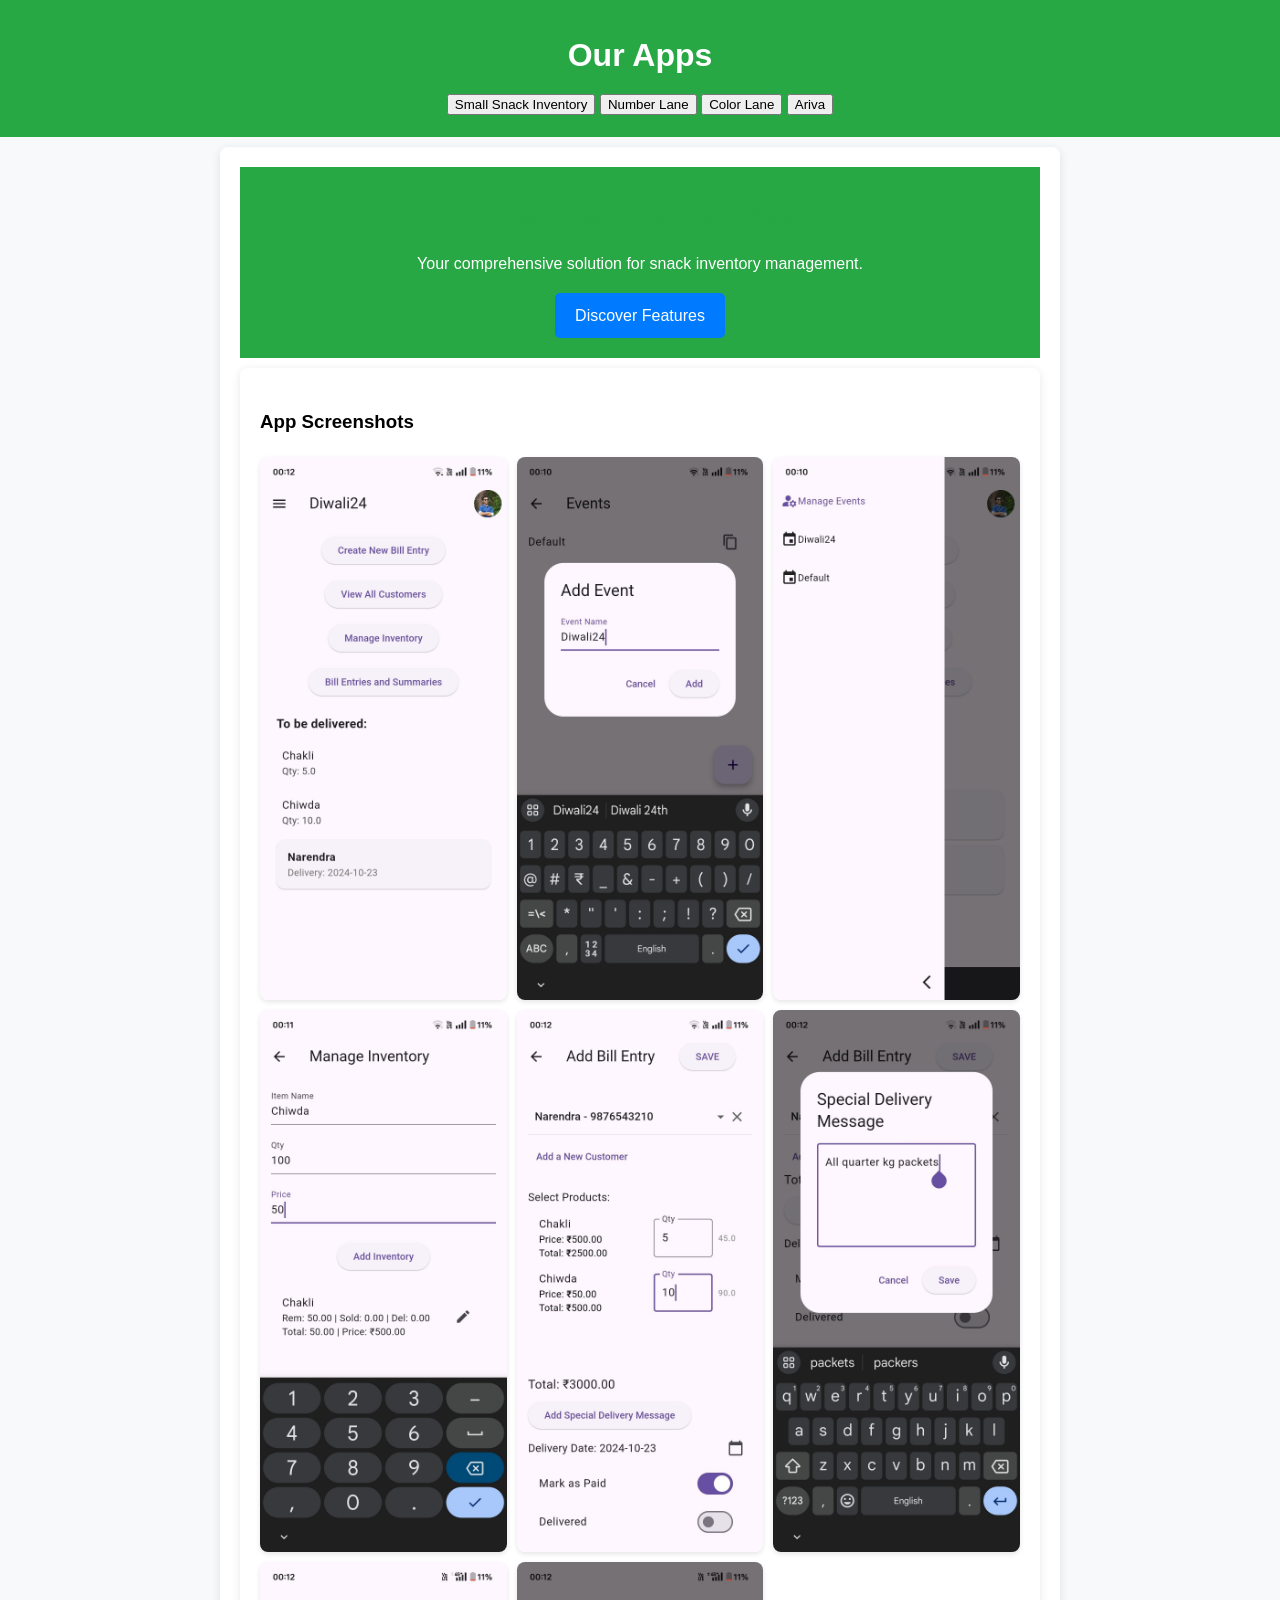
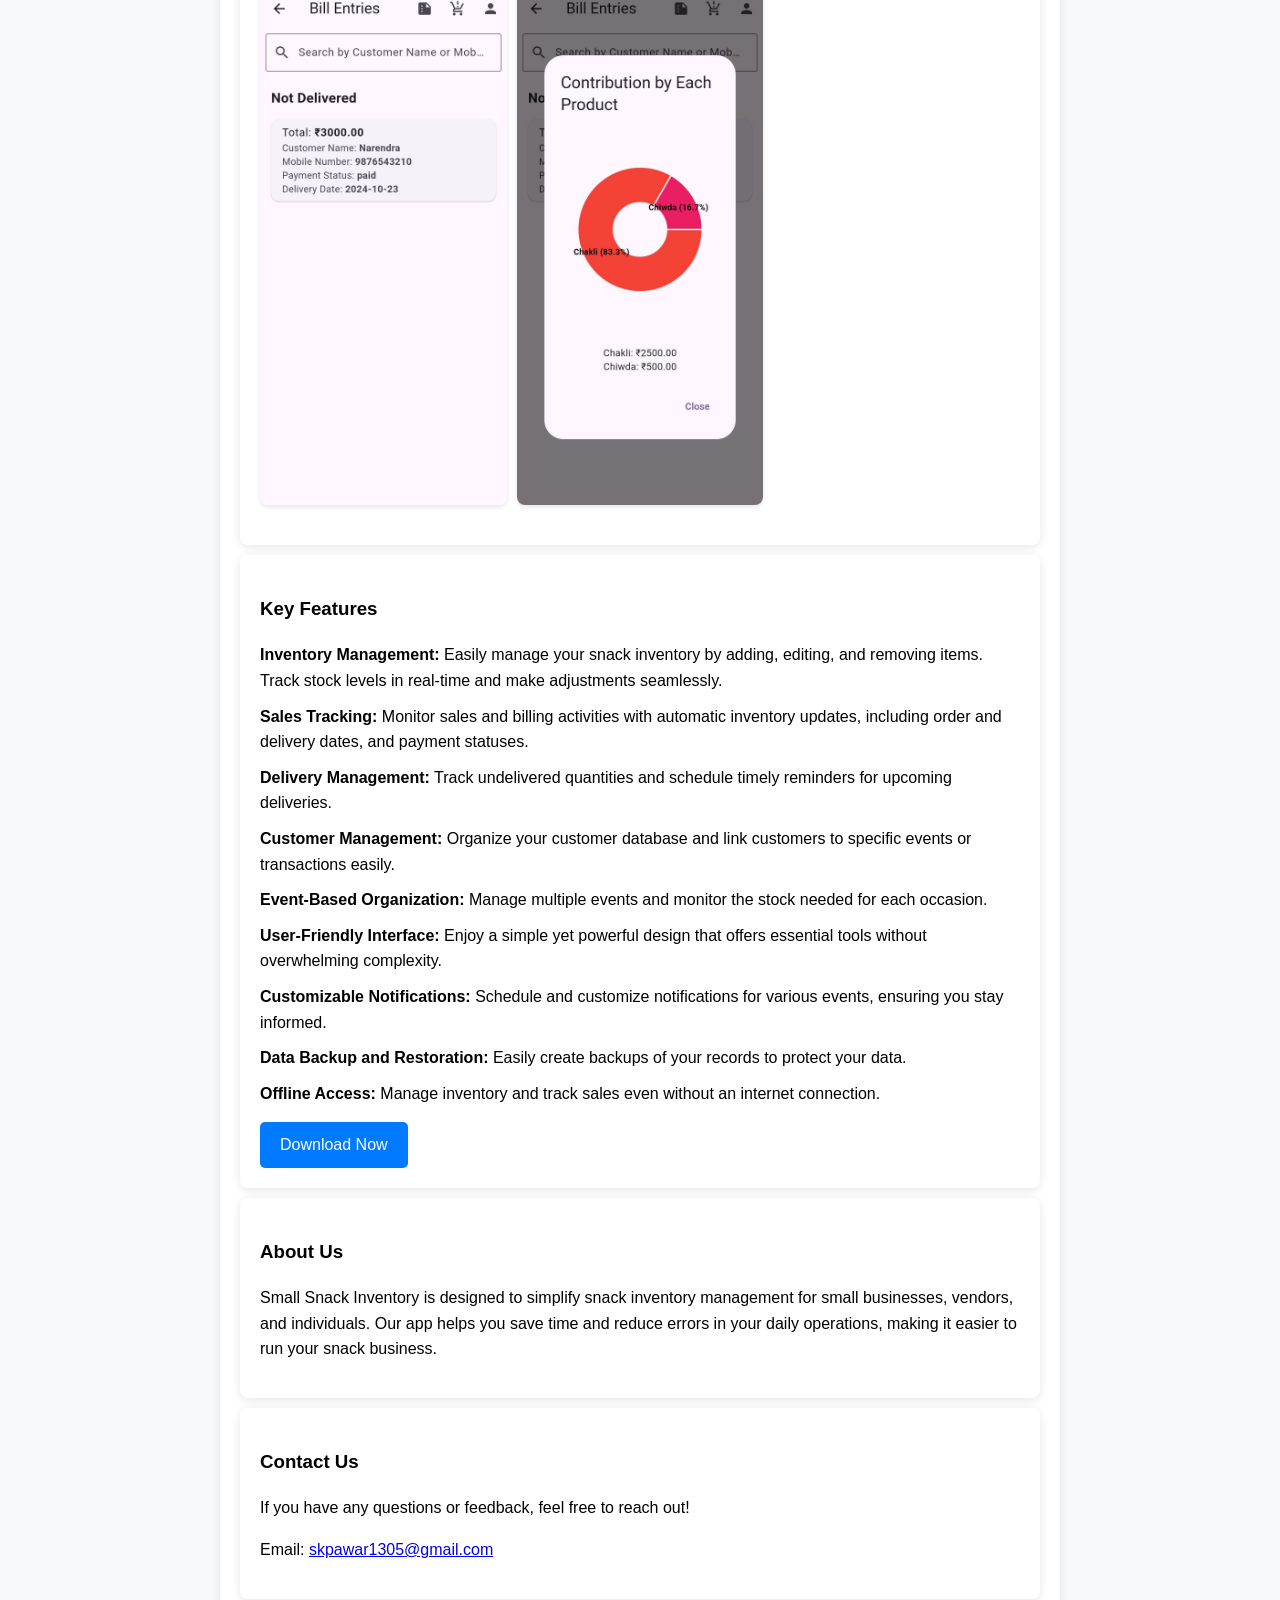
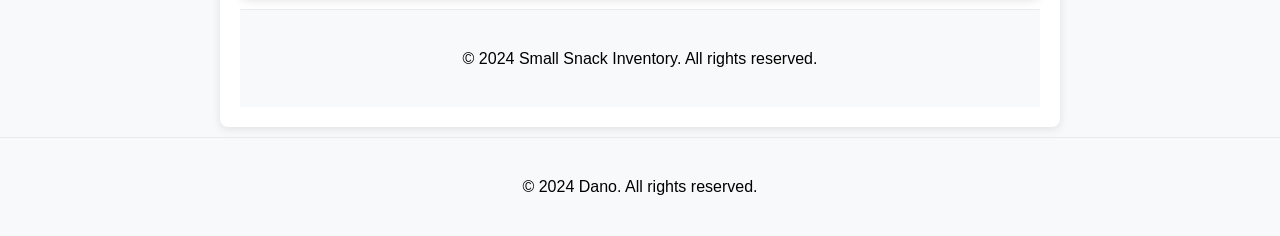
==== index.html @ a46a495b "Update index.html" ====
<!DOCTYPE html>
<html lang="en">
<head>
  <meta charset="UTF-8">
  <meta name="viewport" content="width=device-width, initial-scale=1.0">
  <title>My Apps - Small Snack Inventory, Number Lane, Color Lane &amp; Ariva</title>
  <link rel="stylesheet" href="styles.css">
  <script>
    function showApp(app) {
      var inventorySection = document.getElementById("inventoryApp");
      var numberLaneSection = document.getElementById("numberLaneApp");
      var colorLaneSection = document.getElementById("colorLaneApp");
      var arivaSection = document.getElementById("arivaApp");
      if (app === 'inventory') {
        inventorySection.style.display = "block";
        numberLaneSection.style.display = "none";
        colorLaneSection.style.display = "none";
        arivaSection.style.display = "none";
      } else if (app === 'numberlane') {
        inventorySection.style.display = "none";
        numberLaneSection.style.display = "block";
        colorLaneSection.style.display = "none";
        arivaSection.style.display = "none";
      } else if (app === 'colorlane') {
        inventorySection.style.display = "none";
        numberLaneSection.style.display = "none";
        colorLaneSection.style.display = "block";
        arivaSection.style.display = "none";
      } else if (app === 'ariva') {
        inventorySection.style.display = "none";
        numberLaneSection.style.display = "none";
        colorLaneSection.style.display = "none";
        arivaSection.style.display = "block";
      }
    }
    window.onload = function(){
      // Show the Inventory app details by default.
      showApp('inventory');
    }
  </script>
</head>
<body>
  <header>
    <h1>Our Apps</h1>
    <nav>
      <button onclick="showApp('inventory')">Small Snack Inventory</button>
      <button onclick="showApp('numberlane')">Number Lane</button>
      <button onclick="showApp('colorlane')">Color Lane</button>
      <button onclick="showApp('ariva')">Ariva</button>
    </nav>
  </header>

  <section id="inventoryApp">
    <header>
      <h2>Small Snack Inventory App</h2>
      <p>Your comprehensive solution for snack inventory management.</p>
      <a href="#featuresInventory" class="cta-button">Discover Features</a>
    </header>
    <section id="screenshotsInventory">
      <h3>App Screenshots</h3>
      <div class="screenshot-gallery">
        <img src="images/ssi/1.jpg" alt="Screenshot 1" />
        <img src="images/ssi/2.jpg" alt="Screenshot 2" />
        <img src="images/ssi/3.jpg" alt="Screenshot 3" />
        <img src="images/ssi/4.jpg" alt="Screenshot 4" />
        <img src="images/ssi/5.jpg" alt="Screenshot 5" />
        <img src="images/ssi/6.jpg" alt="Screenshot 6" />
        <img src="images/ssi/7.jpg" alt="Screenshot 7" />
        <img src="images/ssi/8.jpg" alt="Screenshot 8" />
      </div>
    </section>
    <section id="featuresInventory">
      <h3>Key Features</h3>
      <ul>
        <li><strong>Inventory Management:</strong> Easily manage your snack inventory by adding, editing, and removing items. Track stock levels in real-time and make adjustments seamlessly.</li>
        <li><strong>Sales Tracking:</strong> Monitor sales and billing activities with automatic inventory updates, including order and delivery dates, and payment statuses.</li>
        <li><strong>Delivery Management:</strong> Track undelivered quantities and schedule timely reminders for upcoming deliveries.</li>
        <li><strong>Customer Management:</strong> Organize your customer database and link customers to specific events or transactions easily.</li>
        <li><strong>Event-Based Organization:</strong> Manage multiple events and monitor the stock needed for each occasion.</li>
        <li><strong>User-Friendly Interface:</strong> Enjoy a simple yet powerful design that offers essential tools without overwhelming complexity.</li>
        <li><strong>Customizable Notifications:</strong> Schedule and customize notifications for various events, ensuring you stay informed.</li>
        <li><strong>Data Backup and Restoration:</strong> Easily create backups of your records to protect your data.</li>
        <li><strong>Offline Access:</strong> Manage inventory and track sales even without an internet connection.</li>
      </ul>
      <a href="https://play.google.com/store/apps/details?id=com.dano.small_snack_inventory" class="cta-button">Download Now</a>
    </section>
    <section id="aboutInventory">
      <h3>About Us</h3>
      <p>Small Snack Inventory is designed to simplify snack inventory management for small businesses, vendors, and individuals. Our app helps you save time and reduce errors in your daily operations, making it easier to run your snack business.</p>
    </section>
    <section id="contactInventory">
      <h3>Contact Us</h3>
      <p>If you have any questions or feedback, feel free to reach out!</p>
      <p>Email: <a href="mailto:skpawar1305@gmail.com">skpawar1305@gmail.com</a></p>
    </section>
    <footer>
      <p>&copy; 2024 Small Snack Inventory. All rights reserved.</p>
    </footer>
  </section>

  <section id="numberLaneApp" style="display:none;">
    <header>
      <h2>Number Lane</h2>
      <p>An engaging puzzle experience to challenge your mind.</p>
      <a href="#featuresNumberLane" class="cta-button">Discover Features</a>
    </header>
    <section id="screenshotsNumberLane">
      <h3>Game Screenshots</h3>
      <div class="screenshot-gallery">
        <img src="images/number_lane/1.png" alt="Number Lane Screenshot 1" />
        <img src="images/number_lane/2.png" alt="Number Lane Screenshot 2" />
        <img src="images/number_lane/3.png" alt="Number Lane Screenshot 3" />
        <img src="images/number_lane/4.png" alt="Number Lane Screenshot 4" />
        <img src="images/number_lane/5.png" alt="Number Lane Screenshot 5" />
        <img src="images/number_lane/6.png" alt="Number Lane Screenshot 5" />
      </div>
    </section>
    <section id="featuresNumberLane">
      <h3>Key Features</h3>
      <ul>
        <li><strong>Visually Engaging Puzzles:</strong> Solve increasingly intricate levels by identifying and tracing the correct color gradient path.</li>
        <li>
          <strong>Play Games Cloud Save & Local Backup:</strong> Your game progress is saved to
          <a href="https://firebase.google.com/docs/firestore" target="_blank">Play Games Services</a> when an internet connection is available, ensuring you can resume your game seamlessly across sessions and devices. Local backups are available for offline play.
        </li>
        <li>
          <strong>Multiplayer via Firestore (Future):</strong> Engage with friends in potential future real-time multiplayer using a secure system powered by Firebase Firestore.
        </li>
        <li>
          <strong>Play Games Services Login:</strong> Seamlessly log in using your Play Games Services account to sync progress and access potential future multiplayer features.
        </li>
        <li><strong>Intuitive Interface:</strong> Enjoy a clean, user-friendly design focused on beautiful color gradients and seamless puzzle-solving.</li>
      </ul>
      <a href="https://play.google.com/store/apps/details?id=com.dano.number_lane" class="cta-button">Download Now</a>
    </section>
    <section id="aboutNumberLane">
      <h3>About Us</h3>
      <p>Color Lane is crafted to provide a visually engaging puzzle experience centered around color gradients. Developed by Shubham Pawar, this app ensures smooth gameplay and secure data handling through cloud and local storage.</p>
    </section>
    <section id="contactNumberLane">
      <h3>Contact Us</h3>
      <p>If you have any questions or feedback, feel free to reach out!</p>
      <p>Email: <a href="mailto:skpawar1305@gmail.com">skpawar1305@gmail.com</a></p>
    </section>
    <footer>
      <p>&copy; 2024 Color Lane. All rights reserved.</p>
    </footer>
  </section>

  <section id="colorLaneApp" style="display:none;">
    <header>
      <h2>Color Lane</h2>
      <p>A visually captivating puzzle game of color gradients.</p>
      <a href="#featuresColorLane" class="cta-button">Discover Features</a>
    </header>
    <section id="screenshotsColorLane">
      <h3>Game Screenshots</h3>
      <div class="screenshot-gallery">
        <img src="images/color_lane/1.jpg" alt="Color Lane Screenshot 1" />
        <img src="images/color_lane/2.jpg" alt="Color Lane Screenshot 2" />
        <img src="images/color_lane/3.jpg" alt="Color Lane Screenshot 3" />
        <img src="images/color_lane/4.jpg" alt="Color Lane Screenshot 4" />
      </div>
    </section>
    <section id="featuresColorLane">
      <h3>Key Features</h3>
      <ul>
        <li><strong>Visually Engaging Puzzles:</strong> Progress through increasingly intricate levels that challenge you to identify and trace the correct color gradient path.</li>
        <li>
          <strong>Play Games Cloud Save & Local Backup:</strong> Your game progress is saved to
          <a href="https://firebase.google.com/docs/firestore" target="_blank">Play Games Services</a> when online, with local backups for offline play.
        </li>
        <li>
          <strong>Multiplayer via Firestore (Future):</strong> Engage with friends in potential future real-time multiplayer using Firebase Firestore.
        </li>
        <li>
          <strong>Play Games Services Login:</strong> Securely log in to sync progress and access potential future multiplayer features.
        </li>
        <li><strong>Intuitive Interface:</strong> Enjoy a clean, user-friendly design focused on beautiful color gradients and seamless puzzle-solving.</li>
      </ul>
      <a href="https://play.google.com/store/apps/details??id=com.dano.color_lane" class="cta-button">Download Now</a>
    </section>
    <section id="aboutColorLane">
      <h3>About Us</h3>
      <p>Color Lane offers a unique and visually stimulating puzzle experience centered around the beauty and logic of color gradients. Developed by Shubham Pawar, this app provides engaging gameplay with secure data handling.</p>
    </section>
    <section id="contactColorLane">
      <h3>Contact Us</h3>
      <p>If you have any questions or feedback, feel free to reach out!</p>
      <p>Email: <a href="mailto:skpawar1305@gmail.com">skpawar1305@gmail.com</a></p>
    </section>
    <footer>
      <p>&copy; 2024 Color Lane. All rights reserved.</p>
    </footer>
  </section>

  <section id="arivaApp" style="display:none;">
    <header>
      <h2>ARIVA: Cyber Infiltration</h2>
      <p>Dive into the digital realm as a cyber ninja on a mission to outsmart a rogue AI network.</p>
      <a href="#featuresAriva" class="cta-button">Discover Features</a>
    </header>
    <section id="screenshotsAriva">
      <h3>Game Screenshots</h3>
      <div class="screenshot-gallery">
        <img src="images/ariva/1.jpg" alt="ARIVA Screenshot 1" />
        <img src="images/ariva/2.jpg" alt="ARIVA Screenshot 2" />
        <img src="images/ariva/3.jpg" alt="ARIVA Screenshot 3" />
        <img src="images/ariva/4.jpg" alt="ARIVA Screenshot 4" />
        <img src="images/ariva/5.jpg" alt="ARIVA Screenshot 5" />
        <img src="images/ariva/6.jpg" alt="ARIVA Screenshot 6" />
      </div>
    </section>
    <section id="featuresAriva">
      <h3>Key Features</h3>
      <ul>
        <li><strong>Strategic Sliding Puzzles:</strong> Master the art of movement across intricate grid layouts, planning each slide to perfection.</li>
        <li><strong>Unlock the System Core:</strong> Collect yellow encryption keys to reach your objective, with dual-key challenges in advanced levels.</li>
        <li><strong>Evade Cyber Threats:</strong> Avoid red and gray anti-intrusion systems that instantly end your mission.</li>
        <li><strong>Boost Your Performance:</strong> Step on green, blue, and light blue tiles to earn bonuses, time boosts, or slowdowns.</li>
        <li><strong>Progress Through Levels:</strong> Conquer 20 levels of increasing difficulty, each with new mechanics and layouts.</li>
        <li><strong>Immersive Cyber Theme:</strong> Enjoy glowing visuals, sleek dark UI, AI narration, and atmospheric sound effects.</li>
        <li><strong>Compete for Glory:</strong> Submit your score to the leaderboard and prove you're the ultimate cyber ninja.</li>
      </ul>
      <a href="https://play.google.com/store/apps/details?id=com.dano.ariva" class="cta-button">Download Now</a>
    </section>
    <section id="aboutAriva">
      <h3>About the Game</h3>
      <p>ARIVA is a thrilling puzzle experience set in a digital world where strategy, timing, and clever movement are key to success. Developed by Shubham Pawar, it delivers a sleek cyber-themed challenge for puzzle lovers and tactical gamers alike.</p>
    </section>
    <section id="contactAriva">
      <h3>Contact Us</h3>
      <p>If you have any questions or feedback, feel free to reach out!</p>
      <p>Email: <a href="mailto:skpawar1305@gmail.com">skpawar1305@gmail.com</a></p>
    </section>
    <footer>
      <p>&copy; 2024 ARIVA. All rights reserved.</p>
    </footer>
  </section>

  <footer>
    <p>&copy; 2024 Dano. All rights reserved.</p>
  </footer>
</body>
</html>
---- styles.css ----
body {
    font-family: 'Arial', sans-serif;
    line-height: 1.6;
    margin: 0;
    padding: 0;
    background-color: #f8f9fa;
}

header {
    background: #28a745;
    color: #fff;
    padding: 20px;
    text-align: center;
}

h1, h2 {
    margin: 10px 0;
}

section {
    padding: 20px;
    margin: 10px auto;
    max-width: 800px;
    background: #fff;
    border-radius: 8px;
    box-shadow: 0 2px 10px rgba(0, 0, 0, 0.1);
}

h2 {
    color: #28a745;
}

ul {
    list-style-type: none;
    padding: 0;
}

li {
    margin: 10px 0;
}

.cta-button {
    background: #007bff;
    color: white;
    padding: 10px 20px;
    text-decoration: none;
    border-radius: 5px;
    display: inline-block;
    transition: background 0.3s;
}

.cta-button:hover {
    background: #0056b3;
}

#screenshots {
    text-align: center;
}

.screenshot-gallery {
    display: grid;
    grid-template-columns: repeat(auto-fill, minmax(200px, 1fr));
    gap: 10px;
    margin: 20px 0;
}

.screenshot-gallery img {
    max-width: 100%;
    border-radius: 8px;
    box-shadow: 0 2px 5px rgba(0, 0, 0, 0.1);
}

footer {
    text-align: center;
    padding: 20px;
    background: #f8f9fa;
    border-top: 1px solid #eaeaea;
}
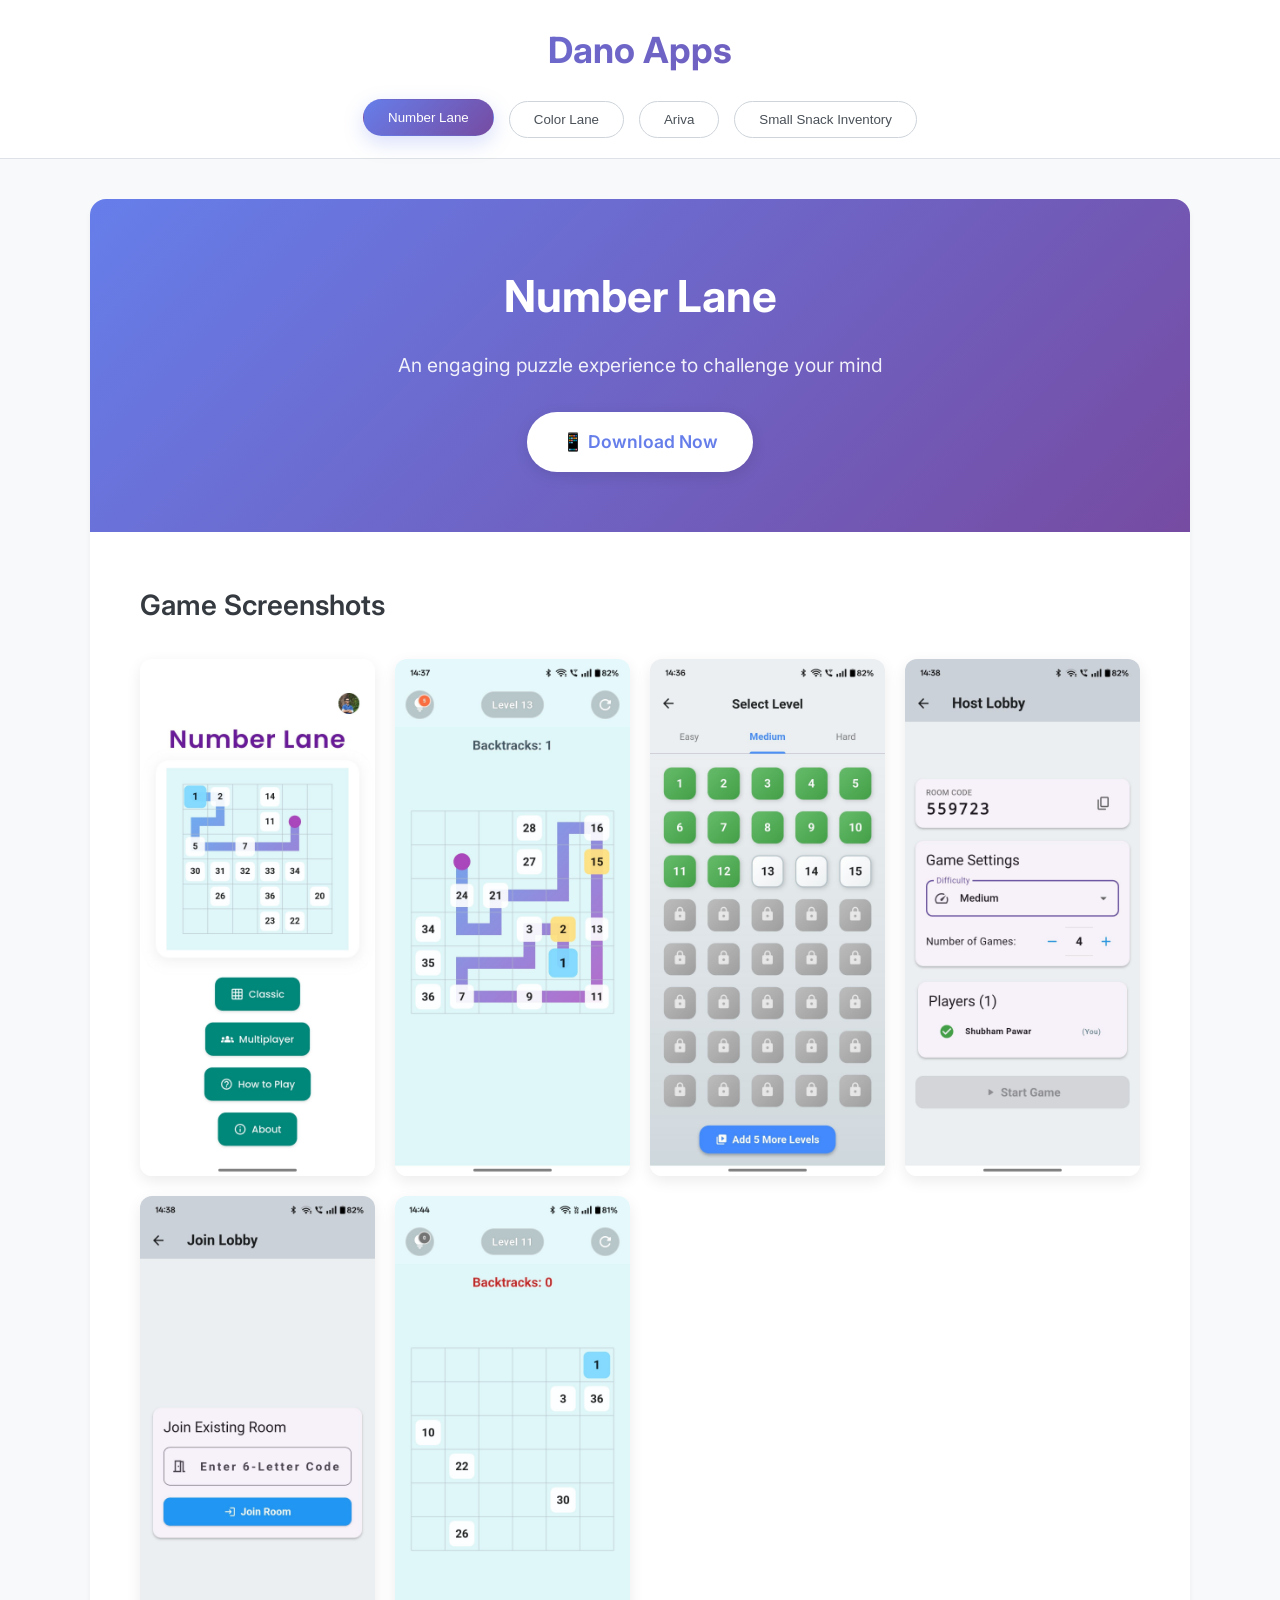
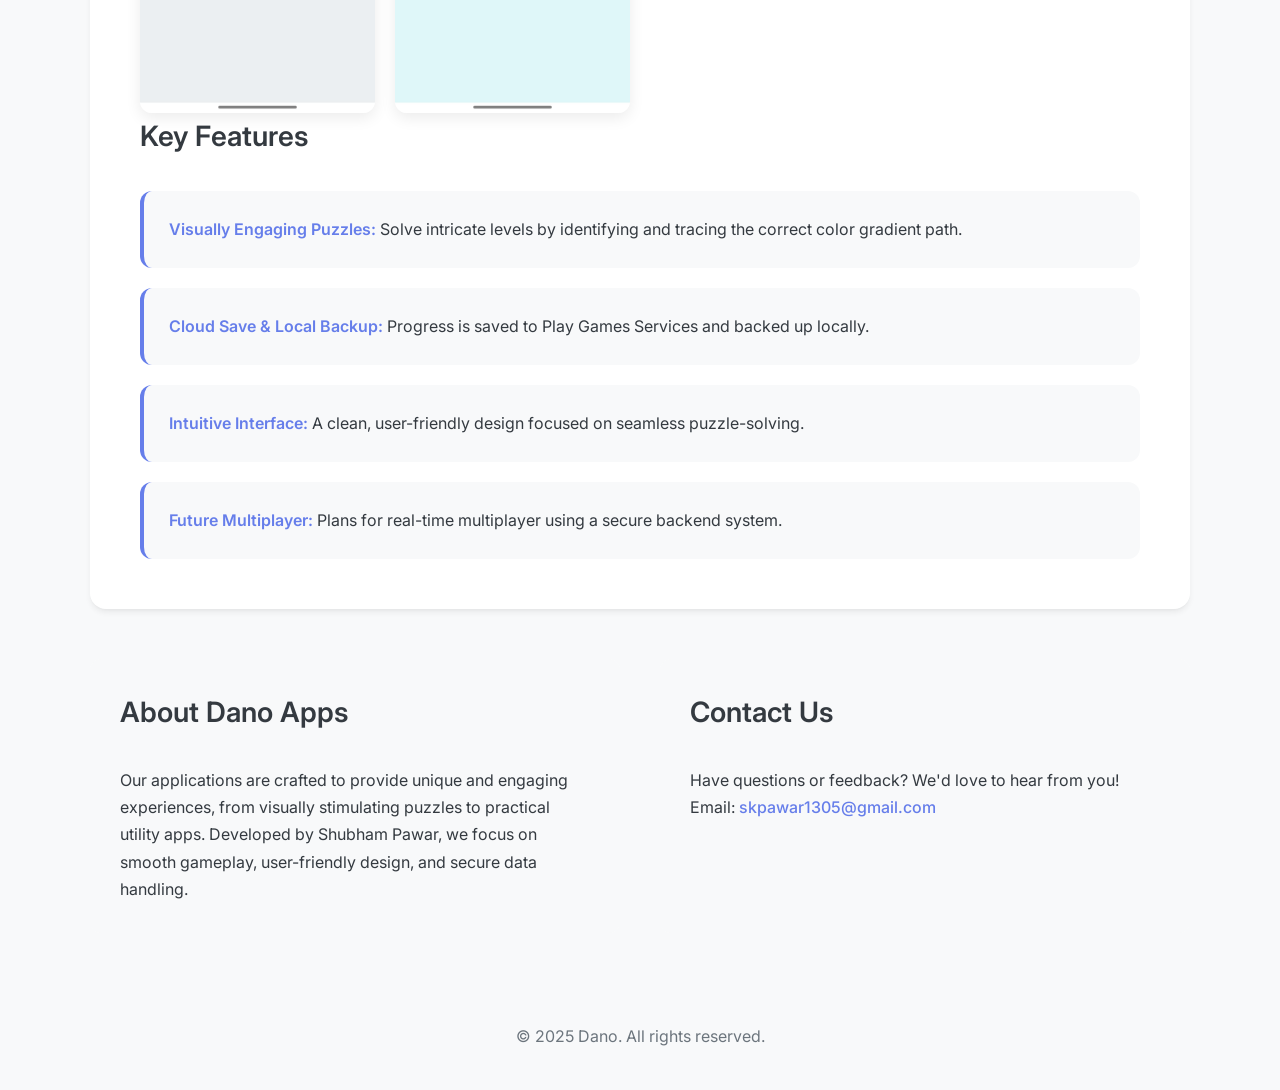
==== commit cae4e359: "Refactor index.html for a modern design and remove unused styles.css" ====
--- a/index.html
+++ b/index.html
@@ -3,243 +3,481 @@
 <head>
   <meta charset="UTF-8">
   <meta name="viewport" content="width=device-width, initial-scale=1.0">
-  <title>My Apps - Small Snack Inventory, Number Lane, Color Lane &amp; Ariva</title>
-  <link rel="stylesheet" href="styles.css">
-  <script>
-    function showApp(app) {
-      var inventorySection = document.getElementById("inventoryApp");
-      var numberLaneSection = document.getElementById("numberLaneApp");
-      var colorLaneSection = document.getElementById("colorLaneApp");
-      var arivaSection = document.getElementById("arivaApp");
-      if (app === 'inventory') {
-        inventorySection.style.display = "block";
-        numberLaneSection.style.display = "none";
-        colorLaneSection.style.display = "none";
-        arivaSection.style.display = "none";
-      } else if (app === 'numberlane') {
-        inventorySection.style.display = "none";
-        numberLaneSection.style.display = "block";
-        colorLaneSection.style.display = "none";
-        arivaSection.style.display = "none";
-      } else if (app === 'colorlane') {
-        inventorySection.style.display = "none";
-        numberLaneSection.style.display = "none";
-        colorLaneSection.style.display = "block";
-        arivaSection.style.display = "none";
-      } else if (app === 'ariva') {
-        inventorySection.style.display = "none";
-        numberLaneSection.style.display = "none";
-        colorLaneSection.style.display = "none";
-        arivaSection.style.display = "block";
-      }
-    }
-    window.onload = function(){
-      // Show the Inventory app details by default.
-      showApp('inventory');
-    }
-  </script>
+  <title>Dano Apps - Modern & Clean Portfolio</title>
+  <link href="https://fonts.googleapis.com/css2?family=Inter:wght@300;400;500;600;700&display=swap" rel="stylesheet">
+  <style>
+    /* --- General Reset & Body --- */
+    * {
+      margin: 0;
+      padding: 0;
+      box-sizing: border-box;
+    }
+
+    body {
+      font-family: 'Inter', -apple-system, BlinkMacSystemFont, 'Segoe UI', Roboto, sans-serif;
+      line-height: 1.7;
+      /* IMPROVEMENT: Replaced the heavy gradient with a clean, light background for a modern feel. */
+      background-color: #f8f9fa;
+      color: #343a40;
+    }
+
+    .container {
+      max-width: 1140px;
+      margin: 0 auto;
+      padding: 0 20px;
+    }
+
+    /* --- Header & Navigation --- */
+    header {
+      /* IMPROVEMENT: Solid background with a subtle border looks more professional than glassmorphism. */
+      background: #ffffff;
+      border-bottom: 1px solid #dee2e6;
+      padding: 20px 0;
+      position: sticky;
+      top: 0;
+      z-index: 1000;
+    }
+
+    header h1 {
+      font-size: 2.25rem;
+      font-weight: 700;
+      /* IMPROVEMENT: Using the gradient here as a specific brand accent. */
+      background: linear-gradient(135deg, #667eea, #764ba2);
+      -webkit-background-clip: text;
+      background-clip: text;
+      -webkit-text-fill-color: transparent;
+      text-align: center;
+      margin-bottom: 20px;
+    }
+
+    nav {
+      display: flex;
+      justify-content: center;
+      gap: 15px;
+      flex-wrap: wrap;
+    }
+
+    .nav-button {
+      /* IMPROVEMENT: Modern button style - subtle by default, vibrant on interaction. */
+      background: transparent;
+      color: #495057;
+      border: 1px solid #ced4da;
+      padding: 10px 24px;
+      border-radius: 25px;
+      font-weight: 500;
+      cursor: pointer;
+      transition: all 0.3s cubic-bezier(0.4, 0, 0.2, 1);
+    }
+
+    .nav-button:hover {
+      transform: translateY(-2px);
+      background: #667eea;
+      border-color: #667eea;
+      color: white;
+      box-shadow: 0 7px 20px rgba(102, 126, 234, 0.2);
+    }
+
+    .nav-button.active {
+      background: linear-gradient(135deg, #667eea, #764ba2);
+      border-color: transparent;
+      color: white;
+      transform: translateY(-2px);
+      box-shadow: 0 7px 20px rgba(102, 126, 234, 0.25);
+    }
+
+    /* --- App Section --- */
+    .app-section {
+      /* IMPROVEMENT: Solid white background and a soft, layered shadow for a clean "card" look. */
+      background: #ffffff;
+      margin: 40px auto;
+      border-radius: 16px;
+      box-shadow: 0 4px 6px -1px rgba(0, 0, 0, 0.07), 0 2px 4px -2px rgba(0, 0, 0, 0.05);
+      overflow: hidden;
+      opacity: 0;
+      transform: translateY(20px);
+      animation: fadeInUp 0.5s ease-out forwards;
+    }
+
+    @keyframes fadeInUp {
+      to {
+        opacity: 1;
+        transform: translateY(0);
+      }
+    }
+
+    .app-header {
+      /* Using the gradient here as a bold, intentional design element. */
+      background: linear-gradient(135deg, #667eea, #764ba2);
+      color: white;
+      padding: 60px 40px;
+      text-align: center;
+    }
+    
+    .app-header h2 {
+      font-size: 2.75rem;
+      font-weight: 700;
+      margin-bottom: 15px;
+    }
+
+    .app-header p {
+      font-size: 1.2rem;
+      opacity: 0.9;
+      margin-bottom: 30px;
+      max-width: 600px;
+      margin-left: auto;
+      margin-right: auto;
+    }
+    
+    .expert-badge {
+      display: inline-block;
+      background: rgba(255, 255, 255, 0.15);
+      backdrop-filter: blur(10px);
+      color: white;
+      padding: 8px 16px;
+      border-radius: 20px;
+      font-weight: 600;
+      font-size: 0.9rem;
+      margin-bottom: 20px;
+      border: 1px solid rgba(255, 255, 255, 0.2);
+    }
+
+    .download-button {
+      background: white;
+      color: #667eea;
+      padding: 15px 35px;
+      text-decoration: none;
+      border-radius: 30px;
+      font-weight: 600;
+      font-size: 1.1rem;
+      display: inline-block;
+      transition: all 0.3s ease;
+      box-shadow: 0 4px 15px rgba(0, 0, 0, 0.1);
+    }
+
+    .download-button:hover {
+      transform: translateY(-3px) scale(1.05);
+      box-shadow: 0 8px 25px rgba(0, 0, 0, 0.15);
+      color: #5a6fd8;
+    }
+
+    .app-content {
+      /* IMPROVEMENT: Increased padding provides more "breathing room". */
+      padding: 50px;
+    }
+
+    /* --- Content Styling --- */
+    .screenshot-section h3, .features-section h3, .about-section h3, .contact-section h3 {
+      font-size: 1.75rem;
+      font-weight: 600;
+      margin-bottom: 30px;
+      color: #343a40;
+    }
+
+    .screenshot-gallery {
+      display: grid;
+      grid-template-columns: repeat(auto-fit, minmax(200px, 1fr));
+      gap: 20px;
+    }
+
+    .screenshot-gallery img {
+      width: 100%;
+      height: auto;
+      border-radius: 12px;
+      box-shadow: 0 5px 15px rgba(0, 0, 0, 0.08);
+      transition: transform 0.3s ease, box-shadow 0.3s ease;
+    }
+
+    .screenshot-gallery img:hover {
+      transform: scale(1.05);
+      box-shadow: 0 10px 30px rgba(0, 0, 0, 0.12);
+    }
+    
+    .features-list {
+      list-style: none;
+      display: grid;
+      gap: 20px;
+    }
+
+    .feature-item {
+      /* IMPROVEMENT: Cleaner look than a faint gradient. */
+      background-color: #f8f9fa;
+      padding: 25px;
+      border-radius: 12px;
+      border-left: 4px solid #667eea;
+      transition: transform 0.3s ease, box-shadow 0.3s ease;
+    }
+
+    .feature-item:hover {
+      transform: translateX(5px);
+      box-shadow: 0 5px 15px rgba(102, 126, 234, 0.1);
+    }
+
+    .feature-item strong {
+      color: #667eea;
+      font-weight: 600;
+    }
+
+    .about-contact {
+      display: grid;
+      grid-template-columns: 1fr 1fr;
+      gap: 40px;
+      margin-top: 50px;
+    }
+
+    .about-section, .contact-section {
+      background-color: #f8f9fa;
+      padding: 30px;
+      border-radius: 12px;
+    }
+
+    .contact-section a {
+      color: #667eea;
+      text-decoration: none;
+      font-weight: 500;
+    }
+
+    .contact-section a:hover {
+      text-decoration: underline;
+    }
+
+    /* --- Footer --- */
+    .main-footer {
+      text-align: center;
+      padding: 40px 20px;
+      color: #6c757d;
+      margin-top: 50px;
+    }
+
+    /* --- Responsive Design --- */
+    @media (max-width: 768px) {
+      .app-header h2 {
+        font-size: 2.25rem;
+      }
+      .app-header p {
+        font-size: 1rem;
+      }
+      .app-header, .app-content {
+        padding: 40px 25px;
+      }
+      .about-contact {
+        grid-template-columns: 1fr;
+        gap: 25px;
+      }
+    }
+  </style>
 </head>
 <body>
   <header>
-    <h1>Our Apps</h1>
-    <nav>
-      <button onclick="showApp('inventory')">Small Snack Inventory</button>
-      <button onclick="showApp('numberlane')">Number Lane</button>
-      <button onclick="showApp('colorlane')">Color Lane</button>
-      <button onclick="showApp('ariva')">Ariva</button>
-    </nav>
+    <div class="container">
+      <h1>Dano Apps</h1>
+      <nav>
+        <button class="nav-button" onclick="showApp('numberlane')">Number Lane</button>
+        <button class="nav-button" onclick="showApp('colorlane')">Color Lane</button>
+        <button class="nav-button" onclick="showApp('ariva')">Ariva</button>
+        <button class="nav-button" onclick="showApp('inventory')">Small Snack Inventory</button>
+      </nav>
+    </div>
   </header>
 
-  <section id="inventoryApp">
-    <header>
-      <h2>Small Snack Inventory App</h2>
-      <p>Your comprehensive solution for snack inventory management.</p>
-      <a href="#featuresInventory" class="cta-button">Discover Features</a>
-    </header>
-    <section id="screenshotsInventory">
-      <h3>App Screenshots</h3>
-      <div class="screenshot-gallery">
-        <img src="images/ssi/1.jpg" alt="Screenshot 1" />
-        <img src="images/ssi/2.jpg" alt="Screenshot 2" />
-        <img src="images/ssi/3.jpg" alt="Screenshot 3" />
-        <img src="images/ssi/4.jpg" alt="Screenshot 4" />
-        <img src="images/ssi/5.jpg" alt="Screenshot 5" />
-        <img src="images/ssi/6.jpg" alt="Screenshot 6" />
-        <img src="images/ssi/7.jpg" alt="Screenshot 7" />
-        <img src="images/ssi/8.jpg" alt="Screenshot 8" />
+  <div class="container">
+    <section id="inventoryApp" class="app-section" style="display:none;">
+      <div class="app-header">
+        <h2>Small Snack Inventory</h2>
+        <p>Your comprehensive solution for snack inventory management</p>
+        <a href="https://play.google.com/store/apps/details?id=com.dano.small_snack_inventory" class="download-button">📱 Download Now</a>
+      </div>
+      
+      <div class="app-content">
+        <div class="screenshot-section">
+          <h3>App Screenshots</h3>
+          <div class="screenshot-gallery">
+            <img src="images/ssi/1.jpg" alt="Screenshot 1" />
+            <img src="images/ssi/2.jpg" alt="Screenshot 2" />
+            <img src="images/ssi/3.jpg" alt="Screenshot 3" />
+            <img src="images/ssi/4.jpg" alt="Screenshot 4" />
+            <img src="images/ssi/5.jpg" alt="Screenshot 5" />
+            <img src="images/ssi/6.jpg" alt="Screenshot 6" />
+            <img src="images/ssi/7.jpg" alt="Screenshot 7" />
+            <img src="images/ssi/8.jpg" alt="Screenshot 8" />
+          </div>
+        </div>
+
+        <div class="features-section">
+          <h3>Key Features</h3>
+          <ul class="features-list">
+            <li class="feature-item"><strong>Inventory Management:</strong> Easily manage your snack inventory by adding, editing, and removing items.</li>
+            <li class="feature-item"><strong>Sales Tracking:</strong> Monitor sales and billing activities with automatic inventory updates.</li>
+            <li class="feature-item"><strong>Delivery Management:</strong> Track undelivered quantities and schedule timely reminders.</li>
+            <li class="feature-item"><strong>Customer Management:</strong> Organize your customer database and link customers to transactions.</li>
+            <li class="feature-item"><strong>Offline Access:</strong> Manage inventory and track sales even without an internet connection.</li>
+          </ul>
+        </div>
       </div>
     </section>
-    <section id="featuresInventory">
-      <h3>Key Features</h3>
-      <ul>
-        <li><strong>Inventory Management:</strong> Easily manage your snack inventory by adding, editing, and removing items. Track stock levels in real-time and make adjustments seamlessly.</li>
-        <li><strong>Sales Tracking:</strong> Monitor sales and billing activities with automatic inventory updates, including order and delivery dates, and payment statuses.</li>
-        <li><strong>Delivery Management:</strong> Track undelivered quantities and schedule timely reminders for upcoming deliveries.</li>
-        <li><strong>Customer Management:</strong> Organize your customer database and link customers to specific events or transactions easily.</li>
-        <li><strong>Event-Based Organization:</strong> Manage multiple events and monitor the stock needed for each occasion.</li>
-        <li><strong>User-Friendly Interface:</strong> Enjoy a simple yet powerful design that offers essential tools without overwhelming complexity.</li>
-        <li><strong>Customizable Notifications:</strong> Schedule and customize notifications for various events, ensuring you stay informed.</li>
-        <li><strong>Data Backup and Restoration:</strong> Easily create backups of your records to protect your data.</li>
-        <li><strong>Offline Access:</strong> Manage inventory and track sales even without an internet connection.</li>
-      </ul>
-      <a href="https://play.google.com/store/apps/details?id=com.dano.small_snack_inventory" class="cta-button">Download Now</a>
+
+    <section id="numberlaneApp" class="app-section" style="display:none;">
+      <div class="app-header">
+        <h2>Number Lane</h2>
+        <p>An engaging puzzle experience to challenge your mind</p>
+        <a href="https://play.google.com/store/apps/details?id=com.dano.number_lane" class="download-button">📱 Download Now</a>
+      </div>
+      
+      <div class="app-content">
+        <div class="screenshot-section">
+          <h3>Game Screenshots</h3>
+          <div class="screenshot-gallery">
+            <img src="images/number_lane/1.png" alt="Number Lane Screenshot 1" />
+            <img src="images/number_lane/2.png" alt="Number Lane Screenshot 2" />
+            <img src="images/number_lane/3.png" alt="Number Lane Screenshot 3" />
+            <img src="images/number_lane/4.png" alt="Number Lane Screenshot 4" />
+            <img src="images/number_lane/5.png" alt="Number Lane Screenshot 5" />
+            <img src="images/number_lane/6.png" alt="Number Lane Screenshot 6" />
+          </div>
+        </div>
+
+        <div class="features-section">
+          <h3>Key Features</h3>
+          <ul class="features-list">
+            <li class="feature-item"><strong>Visually Engaging Puzzles:</strong> Solve intricate levels by identifying and tracing the correct color gradient path.</li>
+            <li class="feature-item"><strong>Cloud Save & Local Backup:</strong> Progress is saved to Play Games Services and backed up locally.</li>
+            <li class="feature-item"><strong>Intuitive Interface:</strong> A clean, user-friendly design focused on seamless puzzle-solving.</li>
+            <li class="feature-item"><strong>Future Multiplayer:</strong> Plans for real-time multiplayer using a secure backend system.</li>
+          </ul>
+        </div>
+      </div>
     </section>
-    <section id="aboutInventory">
-      <h3>About Us</h3>
-      <p>Small Snack Inventory is designed to simplify snack inventory management for small businesses, vendors, and individuals. Our app helps you save time and reduce errors in your daily operations, making it easier to run your snack business.</p>
+
+    <section id="colorlaneApp" class="app-section" style="display:none;">
+      <div class="app-header">
+        <div class="expert-badge">⭐ Expert Approved on Play Store</div>
+        <h2>Color Lane</h2>
+        <p>A visually captivating puzzle game of color gradients</p>
+        <a href="https://play.google.com/store/apps/details?id=com.dano.color_lane" class="download-button">📱 Download Now</a>
+      </div>
+      
+      <div class="app-content">
+        <div class="screenshot-section">
+          <h3>Game Screenshots</h3>
+          <div class="screenshot-gallery">
+            <img src="images/color_lane/1.jpg" alt="Color Lane Screenshot 1" />
+            <img src="images/color_lane/2.jpg" alt="Color Lane Screenshot 2" />
+            <img src="images/color_lane/3.jpg" alt="Color Lane Screenshot 3" />
+            <img src="images/color_lane/4.jpg" alt="Color Lane Screenshot 4" />
+          </div>
+        </div>
+
+        <div class="features-section">
+          <h3>Key Features</h3>
+          <ul class="features-list">
+            <li class="feature-item"><strong>Visually Engaging Puzzles:</strong> Progress through increasingly intricate levels that challenge your perception.</li>
+            <li class="feature-item"><strong>Play Games Cloud Save:</strong> Your game progress is saved to Play Games Services when online.</li>
+            <li class="feature-item"><strong>Play Games Services Login:</strong> Securely log in to sync progress and access potential features.</li>
+            <li class="feature-item"><strong>Intuitive Interface:</strong> A design focused on beautiful color gradients and seamless puzzle-solving.</li>
+          </ul>
+        </div>
+      </div>
     </section>
-    <section id="contactInventory">
-      <h3>Contact Us</h3>
-      <p>If you have any questions or feedback, feel free to reach out!</p>
-      <p>Email: <a href="mailto:skpawar1305@gmail.com">skpawar1305@gmail.com</a></p>
+
+    <section id="arivaApp" class="app-section" style="display:none;">
+      <div class="app-header">
+        <h2>ARIVA: Cyber Infiltration</h2>
+        <p>Dive into the digital realm as a cyber ninja on a mission to outsmart a rogue AI network</p>
+        <a href="https://play.google.com/store/apps/details?id=com.dano.ariva" class="download-button">📱 Download Now</a>
+      </div>
+      
+      <div class="app-content">
+        <div class="screenshot-section">
+          <h3>Game Screenshots</h3>
+          <div class="screenshot-gallery">
+            <img src="images/ariva/1.jpg" alt="ARIVA Screenshot 1" />
+            <img src="images/ariva/2.jpg" alt="ARIVA Screenshot 2" />
+            <img src="images/ariva/3.jpg" alt="ARIVA Screenshot 3" />
+            <img src="images/ariva/4.jpg" alt="ARIVA Screenshot 4" />
+            <img src="images/ariva/5.jpg" alt="ARIVA Screenshot 5" />
+            <img src="images/ariva/6.jpg" alt="ARIVA Screenshot 6" />
+          </div>
+        </div>
+
+        <div class="features-section">
+          <h3>Key Features</h3>
+          <ul class="features-list">
+            <li class="feature-item"><strong>Strategic Sliding Puzzles:</strong> Master the art of movement across intricate grid layouts.</li>
+            <li class="feature-item"><strong>Evade Cyber Threats:</strong> Avoid red and gray anti-intrusion systems that instantly end your mission.</li>
+            <li class="feature-item"><strong>Immersive Cyber Theme:</strong> Enjoy glowing visuals, a sleek dark UI, and atmospheric sound effects.</li>
+            <li class="feature-item"><strong>Compete for Glory:</strong> Submit your score to the leaderboard and prove you're the ultimate cyber ninja.</li>
+          </ul>
+        </div>
+      </div>
     </section>
-    <footer>
-      <p>&copy; 2024 Small Snack Inventory. All rights reserved.</p>
-    </footer>
-  </section>
-
-  <section id="numberLaneApp" style="display:none;">
-    <header>
-      <h2>Number Lane</h2>
-      <p>An engaging puzzle experience to challenge your mind.</p>
-      <a href="#featuresNumberLane" class="cta-button">Discover Features</a>
-    </header>
-    <section id="screenshotsNumberLane">
-      <h3>Game Screenshots</h3>
-      <div class="screenshot-gallery">
-        <img src="images/number_lane/1.png" alt="Number Lane Screenshot 1" />
-        <img src="images/number_lane/2.png" alt="Number Lane Screenshot 2" />
-        <img src="images/number_lane/3.png" alt="Number Lane Screenshot 3" />
-        <img src="images/number_lane/4.png" alt="Number Lane Screenshot 4" />
-        <img src="images/number_lane/5.png" alt="Number Lane Screenshot 5" />
-        <img src="images/number_lane/6.png" alt="Number Lane Screenshot 5" />
-      </div>
-    </section>
-    <section id="featuresNumberLane">
-      <h3>Key Features</h3>
-      <ul>
-        <li><strong>Visually Engaging Puzzles:</strong> Solve increasingly intricate levels by identifying and tracing the correct color gradient path.</li>
-        <li>
-          <strong>Play Games Cloud Save & Local Backup:</strong> Your game progress is saved to
-          <a href="https://firebase.google.com/docs/firestore" target="_blank">Play Games Services</a> when an internet connection is available, ensuring you can resume your game seamlessly across sessions and devices. Local backups are available for offline play.
-        </li>
-        <li>
-          <strong>Multiplayer via Firestore (Future):</strong> Engage with friends in potential future real-time multiplayer using a secure system powered by Firebase Firestore.
-        </li>
-        <li>
-          <strong>Play Games Services Login:</strong> Seamlessly log in using your Play Games Services account to sync progress and access potential future multiplayer features.
-        </li>
-        <li><strong>Intuitive Interface:</strong> Enjoy a clean, user-friendly design focused on beautiful color gradients and seamless puzzle-solving.</li>
-      </ul>
-      <a href="https://play.google.com/store/apps/details?id=com.dano.number_lane" class="cta-button">Download Now</a>
-    </section>
-    <section id="aboutNumberLane">
-      <h3>About Us</h3>
-      <p>Color Lane is crafted to provide a visually engaging puzzle experience centered around color gradients. Developed by Shubham Pawar, this app ensures smooth gameplay and secure data handling through cloud and local storage.</p>
-    </section>
-    <section id="contactNumberLane">
-      <h3>Contact Us</h3>
-      <p>If you have any questions or feedback, feel free to reach out!</p>
-      <p>Email: <a href="mailto:skpawar1305@gmail.com">skpawar1305@gmail.com</a></p>
-    </section>
-    <footer>
-      <p>&copy; 2024 Color Lane. All rights reserved.</p>
-    </footer>
-  </section>
-
-  <section id="colorLaneApp" style="display:none;">
-    <header>
-      <h2>Color Lane</h2>
-      <p>A visually captivating puzzle game of color gradients.</p>
-      <a href="#featuresColorLane" class="cta-button">Discover Features</a>
-    </header>
-    <section id="screenshotsColorLane">
-      <h3>Game Screenshots</h3>
-      <div class="screenshot-gallery">
-        <img src="images/color_lane/1.jpg" alt="Color Lane Screenshot 1" />
-        <img src="images/color_lane/2.jpg" alt="Color Lane Screenshot 2" />
-        <img src="images/color_lane/3.jpg" alt="Color Lane Screenshot 3" />
-        <img src="images/color_lane/4.jpg" alt="Color Lane Screenshot 4" />
-      </div>
-    </section>
-    <section id="featuresColorLane">
-      <h3>Key Features</h3>
-      <ul>
-        <li><strong>Visually Engaging Puzzles:</strong> Progress through increasingly intricate levels that challenge you to identify and trace the correct color gradient path.</li>
-        <li>
-          <strong>Play Games Cloud Save & Local Backup:</strong> Your game progress is saved to
-          <a href="https://firebase.google.com/docs/firestore" target="_blank">Play Games Services</a> when online, with local backups for offline play.
-        </li>
-        <li>
-          <strong>Multiplayer via Firestore (Future):</strong> Engage with friends in potential future real-time multiplayer using Firebase Firestore.
-        </li>
-        <li>
-          <strong>Play Games Services Login:</strong> Securely log in to sync progress and access potential future multiplayer features.
-        </li>
-        <li><strong>Intuitive Interface:</strong> Enjoy a clean, user-friendly design focused on beautiful color gradients and seamless puzzle-solving.</li>
-      </ul>
-      <a href="https://play.google.com/store/apps/details??id=com.dano.color_lane" class="cta-button">Download Now</a>
-    </section>
-    <section id="aboutColorLane">
-      <h3>About Us</h3>
-      <p>Color Lane offers a unique and visually stimulating puzzle experience centered around the beauty and logic of color gradients. Developed by Shubham Pawar, this app provides engaging gameplay with secure data handling.</p>
-    </section>
-    <section id="contactColorLane">
-      <h3>Contact Us</h3>
-      <p>If you have any questions or feedback, feel free to reach out!</p>
-      <p>Email: <a href="mailto:skpawar1305@gmail.com">skpawar1305@gmail.com</a></p>
-    </section>
-    <footer>
-      <p>&copy; 2024 Color Lane. All rights reserved.</p>
-    </footer>
-  </section>
-
-  <section id="arivaApp" style="display:none;">
-    <header>
-      <h2>ARIVA: Cyber Infiltration</h2>
-      <p>Dive into the digital realm as a cyber ninja on a mission to outsmart a rogue AI network.</p>
-      <a href="#featuresAriva" class="cta-button">Discover Features</a>
-    </header>
-    <section id="screenshotsAriva">
-      <h3>Game Screenshots</h3>
-      <div class="screenshot-gallery">
-        <img src="images/ariva/1.jpg" alt="ARIVA Screenshot 1" />
-        <img src="images/ariva/2.jpg" alt="ARIVA Screenshot 2" />
-        <img src="images/ariva/3.jpg" alt="ARIVA Screenshot 3" />
-        <img src="images/ariva/4.jpg" alt="ARIVA Screenshot 4" />
-        <img src="images/ariva/5.jpg" alt="ARIVA Screenshot 5" />
-        <img src="images/ariva/6.jpg" alt="ARIVA Screenshot 6" />
-      </div>
-    </section>
-    <section id="featuresAriva">
-      <h3>Key Features</h3>
-      <ul>
-        <li><strong>Strategic Sliding Puzzles:</strong> Master the art of movement across intricate grid layouts, planning each slide to perfection.</li>
-        <li><strong>Unlock the System Core:</strong> Collect yellow encryption keys to reach your objective, with dual-key challenges in advanced levels.</li>
-        <li><strong>Evade Cyber Threats:</strong> Avoid red and gray anti-intrusion systems that instantly end your mission.</li>
-        <li><strong>Boost Your Performance:</strong> Step on green, blue, and light blue tiles to earn bonuses, time boosts, or slowdowns.</li>
-        <li><strong>Progress Through Levels:</strong> Conquer 20 levels of increasing difficulty, each with new mechanics and layouts.</li>
-        <li><strong>Immersive Cyber Theme:</strong> Enjoy glowing visuals, sleek dark UI, AI narration, and atmospheric sound effects.</li>
-        <li><strong>Compete for Glory:</strong> Submit your score to the leaderboard and prove you're the ultimate cyber ninja.</li>
-      </ul>
-      <a href="https://play.google.com/store/apps/details?id=com.dano.ariva" class="cta-button">Download Now</a>
-    </section>
-    <section id="aboutAriva">
-      <h3>About the Game</h3>
-      <p>ARIVA is a thrilling puzzle experience set in a digital world where strategy, timing, and clever movement are key to success. Developed by Shubham Pawar, it delivers a sleek cyber-themed challenge for puzzle lovers and tactical gamers alike.</p>
-    </section>
-    <section id="contactAriva">
-      <h3>Contact Us</h3>
-      <p>If you have any questions or feedback, feel free to reach out!</p>
-      <p>Email: <a href="mailto:skpawar1305@gmail.com">skpawar1305@gmail.com</a></p>
-    </section>
-    <footer>
-      <p>&copy; 2024 ARIVA. All rights reserved.</p>
-    </footer>
-  </section>
-
-  <footer>
-    <p>&copy; 2024 Dano. All rights reserved.</p>
+    
+    <div id="shared-about" class="about-contact">
+        <div class="about-section">
+          <h3>About Dano Apps</h3>
+          <p>Our applications are crafted to provide unique and engaging experiences, from visually stimulating puzzles to practical utility apps. Developed by Shubham Pawar, we focus on smooth gameplay, user-friendly design, and secure data handling.</p>
+        </div>
+        <div class="contact-section">
+          <h3>Contact Us</h3>
+          <p>Have questions or feedback? We'd love to hear from you!</p>
+          <p>Email: <a href="mailto:skpawar1305@gmail.com">skpawar1305@gmail.com</a></p>
+        </div>
+      </div>
+
+  </div>
+
+  <footer class="main-footer">
+    <p>&copy; 2025 Dano. All rights reserved.</p>
   </footer>
+
+  <script>
+    function showApp(appId) {
+      // Hide all app sections
+      const sections = document.querySelectorAll('.app-section');
+      sections.forEach(section => {
+        section.style.display = 'none';
+      });
+
+      // Remove active class from all buttons
+      const buttons = document.querySelectorAll('.nav-button');
+      buttons.forEach(button => button.classList.remove('active'));
+
+      // Show the selected app section
+      const activeSection = document.getElementById(appId + 'App');
+      if (activeSection) {
+        activeSection.style.display = 'block';
+      }
+
+      // Add active class to the clicked button
+      // Use a more robust selector to find the button
+      const activeButton = document.querySelector(`.nav-button[onclick="showApp('${appId}')"]`);
+      if (activeButton) {
+        activeButton.classList.add('active');
+      }
+      
+      // Ensure the shared about/contact section is always visible
+      document.getElementById('shared-about').style.display = 'grid';
+    }
+
+    // Run on page load
+    window.onload = function() {
+      // Start by showing Number Lane by default
+      showApp('numberlane');
+    };
+
+    // Trigger animations
+    document.addEventListener('DOMContentLoaded', function() {
+      const sections = document.querySelectorAll('.app-section');
+      const observer = new IntersectionObserver((entries) => {
+        entries.forEach(entry => {
+          if (entry.isIntersecting) {
+            entry.target.style.animationPlayState = 'running';
+          }
+        });
+      }, { threshold: 0.1 });
+
+      sections.forEach(section => {
+        observer.observe(section);
+      });
+    });
+  </script>
 </body>
-</html>
+</html>
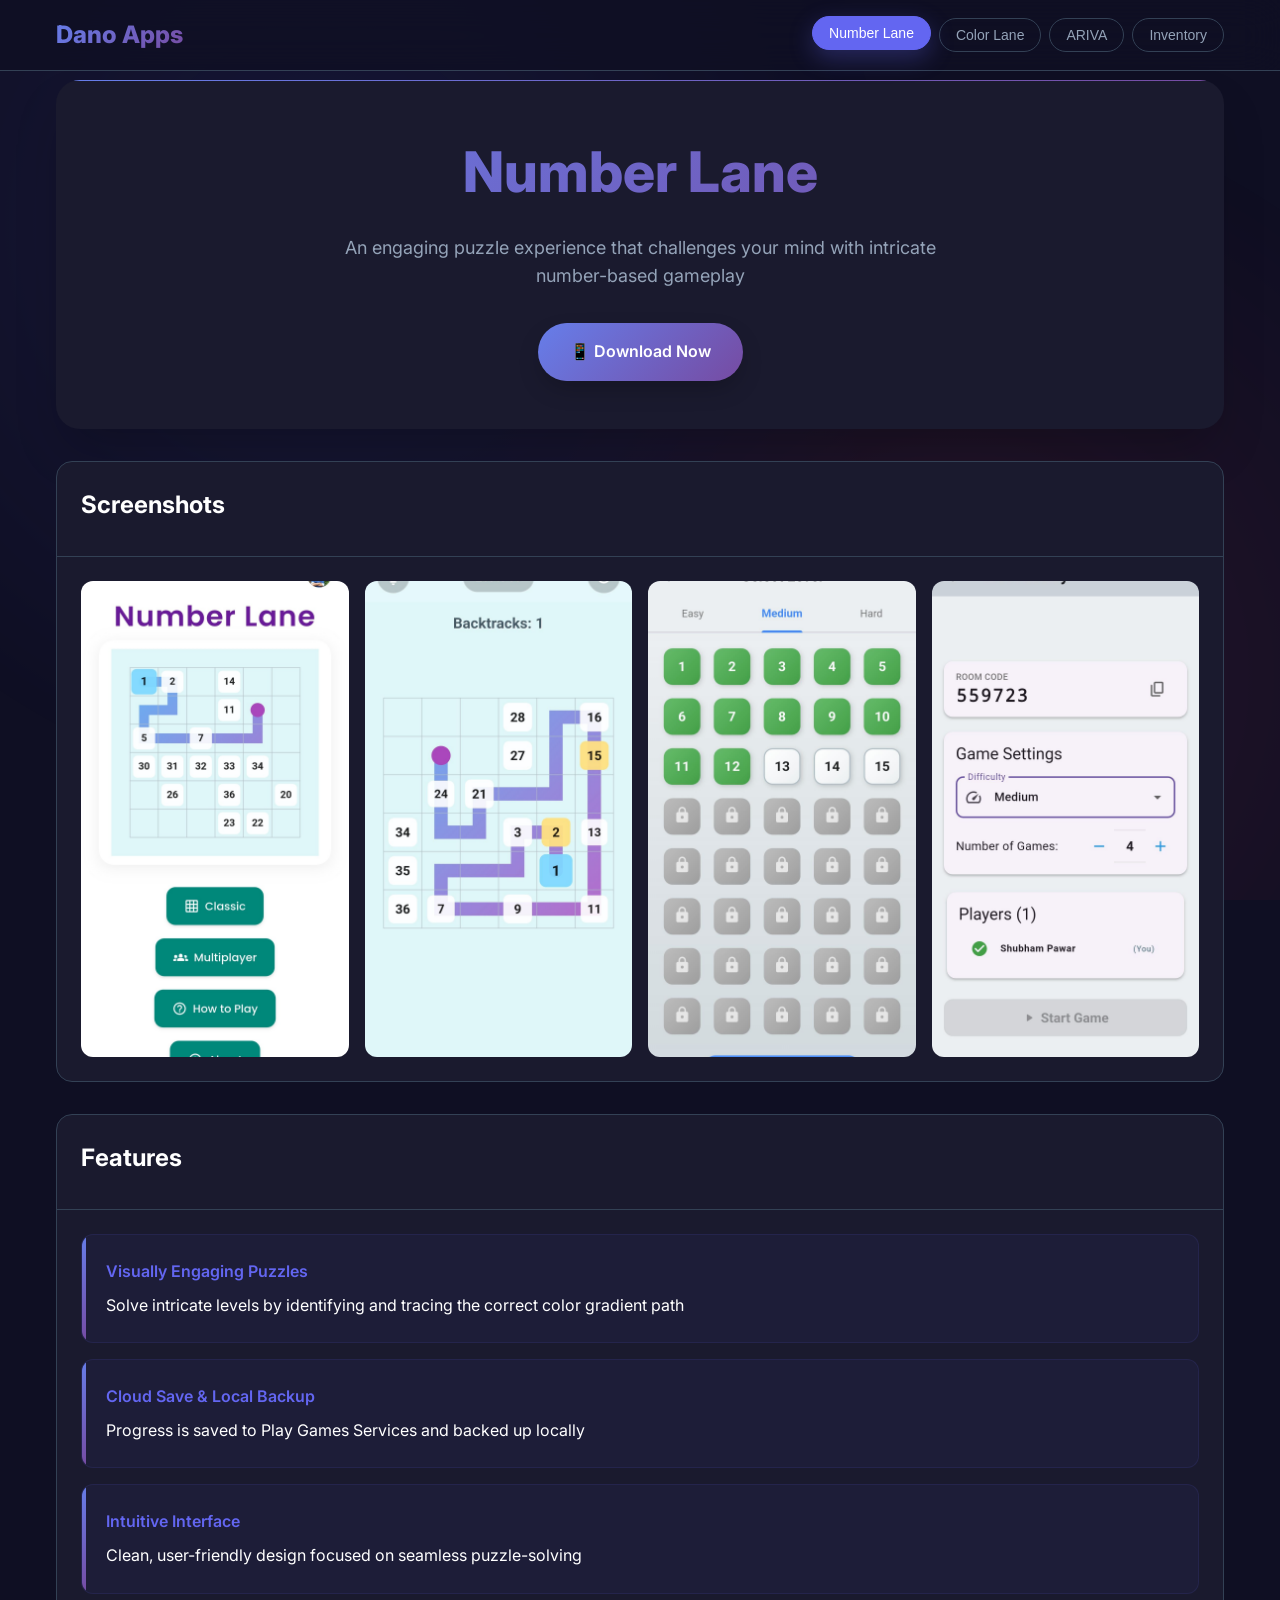
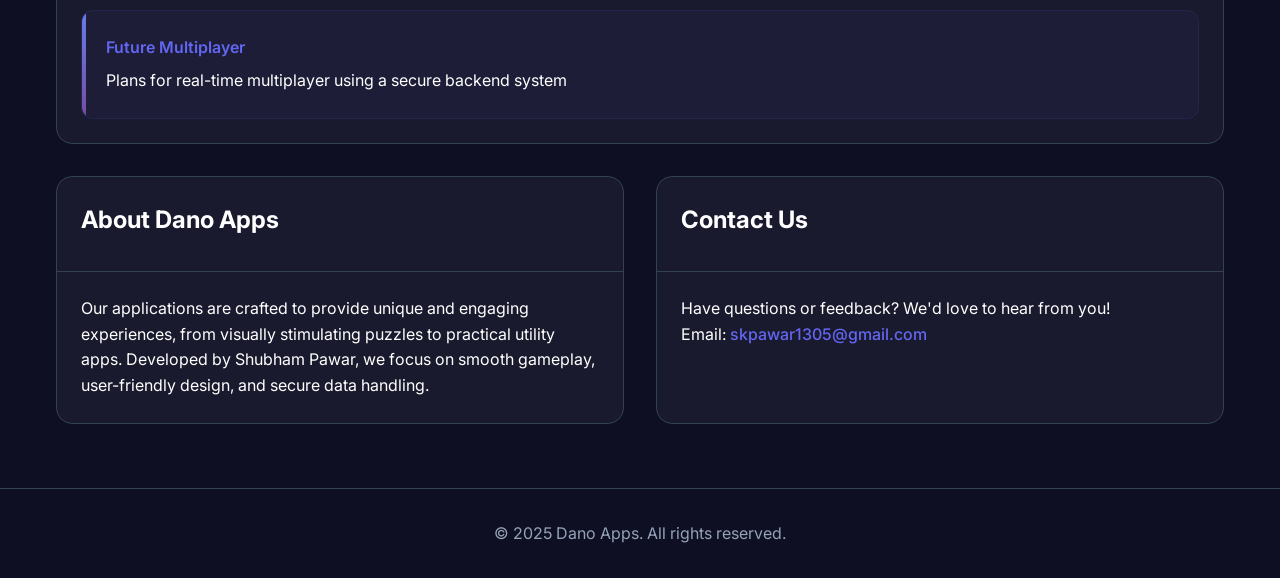
==== commit e091173c: "Update index.html" ====
--- a/index.html
+++ b/index.html
@@ -3,10 +3,26 @@
 <head>
   <meta charset="UTF-8">
   <meta name="viewport" content="width=device-width, initial-scale=1.0">
-  <title>Dano Apps - Modern & Clean Portfolio</title>
-  <link href="https://fonts.googleapis.com/css2?family=Inter:wght@300;400;500;600;700&display=swap" rel="stylesheet">
+  <title>Dano Apps - Modern Portfolio</title>
+  <link href="https://fonts.googleapis.com/css2?family=Inter:wght@300;400;500;600;700;800&display=swap" rel="stylesheet">
   <style>
-    /* --- General Reset & Body --- */
+    :root {
+      --primary: #6366f1;
+      --primary-dark: #4f46e5;
+      --secondary: #f43f5e;
+      --accent: #06b6d4;
+      --bg-dark: #0f0f23;
+      --bg-card: #1a1a2e;
+      --text-primary: #ffffff;
+      --text-secondary: #94a3b8;
+      --border: #334155;
+      --gradient-1: linear-gradient(135deg, #667eea 0%, #764ba2 100%);
+      --gradient-2: linear-gradient(135deg, #f093fb 0%, #f5576c 100%);
+      --gradient-3: linear-gradient(135deg, #4facfe 0%, #00f2fe 100%);
+      --shadow: 0 10px 25px -5px rgba(0, 0, 0, 0.25);
+      --shadow-lg: 0 25px 50px -12px rgba(0, 0, 0, 0.25);
+    }
+
     * {
       margin: 0;
       padding: 0;
@@ -14,470 +30,800 @@
     }
 
     body {
-      font-family: 'Inter', -apple-system, BlinkMacSystemFont, 'Segoe UI', Roboto, sans-serif;
-      line-height: 1.7;
-      /* IMPROVEMENT: Replaced the heavy gradient with a clean, light background for a modern feel. */
-      background-color: #f8f9fa;
-      color: #343a40;
-    }
-
-    .container {
-      max-width: 1140px;
+      font-family: 'Inter', system-ui, -apple-system, sans-serif;
+      background: var(--bg-dark);
+      color: var(--text-primary);
+      line-height: 1.6;
+      overflow-x: hidden;
+    }
+
+    /* Animated background */
+    body::before {
+      content: '';
+      position: fixed;
+      top: 0;
+      left: 0;
+      width: 100%;
+      height: 100%;
+      background: radial-gradient(circle at 25% 25%, #6366f1 0%, transparent 50%),
+                  radial-gradient(circle at 75% 75%, #f43f5e 0%, transparent 50%);
+      opacity: 0.1;
+      z-index: -1;
+      animation: float 20s ease-in-out infinite;
+    }
+
+    @keyframes float {
+      0%, 100% { transform: translate(0, 0) rotate(0deg); }
+      33% { transform: translate(30px, -30px) rotate(120deg); }
+      66% { transform: translate(-20px, 20px) rotate(240deg); }
+    }
+
+    /* Header */
+    header {
+      position: fixed;
+      top: 0;
+      width: 100%;
+      backdrop-filter: blur(20px);
+      background: rgba(15, 15, 35, 0.8);
+      border-bottom: 1px solid var(--border);
+      z-index: 1000;
+      padding: 1rem 0;
+    }
+
+    .header-content {
+      max-width: 1200px;
       margin: 0 auto;
-      padding: 0 20px;
-    }
-
-    /* --- Header & Navigation --- */
-    header {
-      /* IMPROVEMENT: Solid background with a subtle border looks more professional than glassmorphism. */
-      background: #ffffff;
-      border-bottom: 1px solid #dee2e6;
-      padding: 20px 0;
-      position: sticky;
-      top: 0;
-      z-index: 1000;
-    }
-
-    header h1 {
-      font-size: 2.25rem;
-      font-weight: 700;
-      /* IMPROVEMENT: Using the gradient here as a specific brand accent. */
-      background: linear-gradient(135deg, #667eea, #764ba2);
+      padding: 0 1rem;
+      display: flex;
+      justify-content: space-between;
+      align-items: center;
+    }
+
+    .logo {
+      font-size: 1.5rem;
+      font-weight: 800;
+      background: var(--gradient-1);
       -webkit-background-clip: text;
       background-clip: text;
       -webkit-text-fill-color: transparent;
-      text-align: center;
-      margin-bottom: 20px;
-    }
+    }
+
+    .nav-toggle {
+      display: none;
+      flex-direction: column;
+      cursor: pointer;
+      gap: 4px;
+    }
+
+    .nav-toggle span {
+      width: 25px;
+      height: 3px;
+      background: var(--text-primary);
+      border-radius: 2px;
+      transition: all 0.3s ease;
+    }
+
+    .nav-toggle.active span:nth-child(1) { transform: rotate(45deg) translate(5px, 5px); }
+    .nav-toggle.active span:nth-child(2) { opacity: 0; }
+    .nav-toggle.active span:nth-child(3) { transform: rotate(-45deg) translate(7px, -6px); }
 
     nav {
       display: flex;
-      justify-content: center;
-      gap: 15px;
-      flex-wrap: wrap;
-    }
-
-    .nav-button {
-      /* IMPROVEMENT: Modern button style - subtle by default, vibrant on interaction. */
+      gap: 0.5rem;
+    }
+
+    .nav-btn {
+      padding: 0.5rem 1rem;
       background: transparent;
-      color: #495057;
-      border: 1px solid #ced4da;
-      padding: 10px 24px;
-      border-radius: 25px;
-      font-weight: 500;
+      border: 1px solid var(--border);
+      color: var(--text-secondary);
+      border-radius: 50px;
       cursor: pointer;
       transition: all 0.3s cubic-bezier(0.4, 0, 0.2, 1);
-    }
-
-    .nav-button:hover {
+      font-size: 0.875rem;
+      font-weight: 500;
+    }
+
+    .nav-btn:hover {
+      border-color: var(--primary);
+      color: var(--text-primary);
       transform: translateY(-2px);
-      background: #667eea;
-      border-color: #667eea;
-      color: white;
-      box-shadow: 0 7px 20px rgba(102, 126, 234, 0.2);
-    }
-
-    .nav-button.active {
-      background: linear-gradient(135deg, #667eea, #764ba2);
-      border-color: transparent;
+    }
+
+    .nav-btn.active {
+      background: var(--primary);
+      border-color: var(--primary);
       color: white;
       transform: translateY(-2px);
-      box-shadow: 0 7px 20px rgba(102, 126, 234, 0.25);
-    }
-
-    /* --- App Section --- */
+      box-shadow: 0 8px 25px rgba(99, 102, 241, 0.3);
+    }
+
+    /* Main content */
+    main {
+      margin-top: 80px;
+      min-height: calc(100vh - 80px);
+    }
+
+    .container {
+      max-width: 1200px;
+      margin: 0 auto;
+      padding: 0 1rem;
+    }
+
+    /* App sections */
     .app-section {
-      /* IMPROVEMENT: Solid white background and a soft, layered shadow for a clean "card" look. */
-      background: #ffffff;
-      margin: 40px auto;
+      display: none;
+      opacity: 0;
+      transform: translateY(30px);
+      transition: all 0.6s cubic-bezier(0.4, 0, 0.2, 1);
+    }
+
+    .app-section.active {
+      display: block;
+      opacity: 1;
+      transform: translateY(0);
+    }
+
+    /* Hero section */
+    .hero {
+      background: var(--bg-card);
+      border-radius: 24px;
+      margin: 2rem 0;
+      overflow: hidden;
+      position: relative;
+      box-shadow: var(--shadow-lg);
+    }
+
+    .hero::before {
+      content: '';
+      position: absolute;
+      top: 0;
+      left: 0;
+      right: 0;
+      height: 1px;
+      background: var(--gradient-1);
+    }
+
+    .hero-content {
+      padding: 3rem 2rem;
+      text-align: center;
+      position: relative;
+      z-index: 2;
+    }
+
+    .hero-badge {
+      display: inline-block;
+      background: rgba(99, 102, 241, 0.1);
+      border: 1px solid rgba(99, 102, 241, 0.3);
+      color: var(--primary);
+      padding: 0.5rem 1rem;
+      border-radius: 50px;
+      font-size: 0.875rem;
+      font-weight: 600;
+      margin-bottom: 1rem;
+    }
+
+    .hero h1 {
+      font-size: clamp(2rem, 5vw, 3.5rem);
+      font-weight: 800;
+      margin-bottom: 1rem;
+      background: var(--gradient-1);
+      -webkit-background-clip: text;
+      background-clip: text;
+      -webkit-text-fill-color: transparent;
+    }
+
+    .hero p {
+      font-size: 1.125rem;
+      color: var(--text-secondary);
+      max-width: 600px;
+      margin: 0 auto 2rem;
+    }
+
+    .download-btn {
+      display: inline-flex;
+      align-items: center;
+      gap: 0.5rem;
+      background: var(--gradient-1);
+      color: white;
+      padding: 1rem 2rem;
+      border-radius: 50px;
+      text-decoration: none;
+      font-weight: 600;
+      transition: all 0.3s ease;
+      box-shadow: var(--shadow);
+    }
+
+    .download-btn:hover {
+      transform: translateY(-3px) scale(1.02);
+      box-shadow: var(--shadow-lg);
+    }
+
+    /* Content sections */
+    .content {
+      display: grid;
+      gap: 2rem;
+      margin: 2rem 0;
+    }
+
+    .card {
+      background: var(--bg-card);
       border-radius: 16px;
-      box-shadow: 0 4px 6px -1px rgba(0, 0, 0, 0.07), 0 2px 4px -2px rgba(0, 0, 0, 0.05);
+      border: 1px solid var(--border);
       overflow: hidden;
+      transition: all 0.3s ease;
+    }
+
+    .card:hover {
+      transform: translateY(-8px);
+      box-shadow: var(--shadow-lg);
+      border-color: var(--primary);
+    }
+
+    .card-header {
+      padding: 1.5rem;
+      border-bottom: 1px solid var(--border);
+    }
+
+    .card-header h2 {
+      font-size: 1.5rem;
+      font-weight: 700;
+      margin-bottom: 0.5rem;
+    }
+
+    .card-content {
+      padding: 1.5rem;
+    }
+
+    /* Screenshots */
+    .screenshots {
+      display: grid;
+      grid-template-columns: repeat(auto-fit, minmax(250px, 1fr));
+      gap: 1rem;
+    }
+
+    .screenshot {
+      aspect-ratio: 9/16;
+      border-radius: 12px;
+      overflow: hidden;
+      position: relative;
+      cursor: pointer;
+      transition: transform 0.3s ease;
+    }
+
+    .screenshot:hover {
+      transform: scale(1.05);
+    }
+
+    .screenshot img {
+      width: 100%;
+      height: 100%;
+      object-fit: cover;
+    }
+
+    .screenshot::after {
+      content: '';
+      position: absolute;
+      inset: 0;
+      background: linear-gradient(45deg, transparent, rgba(99, 102, 241, 0.1));
       opacity: 0;
-      transform: translateY(20px);
-      animation: fadeInUp 0.5s ease-out forwards;
-    }
-
-    @keyframes fadeInUp {
+      transition: opacity 0.3s ease;
+    }
+
+    .screenshot:hover::after {
+      opacity: 1;
+    }
+
+    /* Features */
+    .features {
+      display: grid;
+      gap: 1rem;
+    }
+
+    .feature {
+      background: rgba(99, 102, 241, 0.05);
+      border: 1px solid rgba(99, 102, 241, 0.1);
+      border-radius: 12px;
+      padding: 1.5rem;
+      position: relative;
+      overflow: hidden;
+      transition: all 0.3s ease;
+    }
+
+    .feature::before {
+      content: '';
+      position: absolute;
+      top: 0;
+      left: 0;
+      width: 4px;
+      height: 100%;
+      background: var(--gradient-1);
+    }
+
+    .feature:hover {
+      background: rgba(99, 102, 241, 0.1);
+      transform: translateX(8px);
+    }
+
+    .feature-title {
+      font-weight: 600;
+      color: var(--primary);
+      margin-bottom: 0.5rem;
+    }
+
+    /* About section */
+    .about-contact {
+      display: grid;
+      grid-template-columns: 1fr 1fr;
+      gap: 2rem;
+      margin: 2rem 0;
+    }
+
+    .contact a {
+      color: var(--primary);
+      text-decoration: none;
+      font-weight: 500;
+    }
+
+    .contact a:hover {
+      text-decoration: underline;
+    }
+
+    /* Footer */
+    footer {
+      text-align: center;
+      padding: 2rem;
+      color: var(--text-secondary);
+      border-top: 1px solid var(--border);
+      margin-top: 4rem;
+    }
+
+    /* Mobile responsive */
+    @media (max-width: 768px) {
+      .nav-toggle {
+        display: flex;
+      }
+
+      nav {
+        position: absolute;
+        top: 100%;
+        left: 0;
+        right: 0;
+        background: rgba(15, 15, 35, 0.95);
+        backdrop-filter: blur(20px);
+        border-top: 1px solid var(--border);
+        flex-direction: column;
+        padding: 1rem;
+        transform: translateY(-100%);
+        opacity: 0;
+        visibility: hidden;
+        transition: all 0.3s ease;
+      }
+
+      nav.active {
+        transform: translateY(0);
+        opacity: 1;
+        visibility: visible;
+      }
+
+      .nav-btn {
+        width: 100%;
+        text-align: center;
+        padding: 1rem;
+      }
+
+      .hero-content {
+        padding: 2rem 1rem;
+      }
+
+      .screenshots {
+        grid-template-columns: repeat(2, 1fr);
+      }
+
+      .about-contact {
+        grid-template-columns: 1fr;
+      }
+
+      .container {
+        padding: 0 0.5rem;
+      }
+    }
+
+    @media (max-width: 480px) {
+      .screenshots {
+        grid-template-columns: 1fr;
+      }
+
+      .hero h1 {
+        font-size: 2rem;
+      }
+
+      .download-btn {
+        padding: 0.875rem 1.5rem;
+        font-size: 0.9rem;
+      }
+    }
+
+    /* Loading animation */
+    @keyframes slideUp {
+      from {
+        opacity: 0;
+        transform: translateY(30px);
+      }
       to {
         opacity: 1;
         transform: translateY(0);
       }
     }
 
-    .app-header {
-      /* Using the gradient here as a bold, intentional design element. */
-      background: linear-gradient(135deg, #667eea, #764ba2);
-      color: white;
-      padding: 60px 40px;
-      text-align: center;
-    }
-    
-    .app-header h2 {
-      font-size: 2.75rem;
-      font-weight: 700;
-      margin-bottom: 15px;
-    }
-
-    .app-header p {
-      font-size: 1.2rem;
-      opacity: 0.9;
-      margin-bottom: 30px;
-      max-width: 600px;
-      margin-left: auto;
-      margin-right: auto;
-    }
-    
-    .expert-badge {
-      display: inline-block;
-      background: rgba(255, 255, 255, 0.15);
-      backdrop-filter: blur(10px);
-      color: white;
-      padding: 8px 16px;
-      border-radius: 20px;
-      font-weight: 600;
-      font-size: 0.9rem;
-      margin-bottom: 20px;
-      border: 1px solid rgba(255, 255, 255, 0.2);
-    }
-
-    .download-button {
-      background: white;
-      color: #667eea;
-      padding: 15px 35px;
-      text-decoration: none;
-      border-radius: 30px;
-      font-weight: 600;
-      font-size: 1.1rem;
-      display: inline-block;
-      transition: all 0.3s ease;
-      box-shadow: 0 4px 15px rgba(0, 0, 0, 0.1);
-    }
-
-    .download-button:hover {
-      transform: translateY(-3px) scale(1.05);
-      box-shadow: 0 8px 25px rgba(0, 0, 0, 0.15);
-      color: #5a6fd8;
-    }
-
-    .app-content {
-      /* IMPROVEMENT: Increased padding provides more "breathing room". */
-      padding: 50px;
-    }
-
-    /* --- Content Styling --- */
-    .screenshot-section h3, .features-section h3, .about-section h3, .contact-section h3 {
-      font-size: 1.75rem;
-      font-weight: 600;
-      margin-bottom: 30px;
-      color: #343a40;
-    }
-
-    .screenshot-gallery {
-      display: grid;
-      grid-template-columns: repeat(auto-fit, minmax(200px, 1fr));
-      gap: 20px;
-    }
-
-    .screenshot-gallery img {
-      width: 100%;
-      height: auto;
-      border-radius: 12px;
-      box-shadow: 0 5px 15px rgba(0, 0, 0, 0.08);
-      transition: transform 0.3s ease, box-shadow 0.3s ease;
-    }
-
-    .screenshot-gallery img:hover {
-      transform: scale(1.05);
-      box-shadow: 0 10px 30px rgba(0, 0, 0, 0.12);
-    }
-    
-    .features-list {
-      list-style: none;
-      display: grid;
-      gap: 20px;
-    }
-
-    .feature-item {
-      /* IMPROVEMENT: Cleaner look than a faint gradient. */
-      background-color: #f8f9fa;
-      padding: 25px;
-      border-radius: 12px;
-      border-left: 4px solid #667eea;
-      transition: transform 0.3s ease, box-shadow 0.3s ease;
-    }
-
-    .feature-item:hover {
-      transform: translateX(5px);
-      box-shadow: 0 5px 15px rgba(102, 126, 234, 0.1);
-    }
-
-    .feature-item strong {
-      color: #667eea;
-      font-weight: 600;
-    }
-
-    .about-contact {
-      display: grid;
-      grid-template-columns: 1fr 1fr;
-      gap: 40px;
-      margin-top: 50px;
-    }
-
-    .about-section, .contact-section {
-      background-color: #f8f9fa;
-      padding: 30px;
-      border-radius: 12px;
-    }
-
-    .contact-section a {
-      color: #667eea;
-      text-decoration: none;
-      font-weight: 500;
-    }
-
-    .contact-section a:hover {
-      text-decoration: underline;
-    }
-
-    /* --- Footer --- */
-    .main-footer {
-      text-align: center;
-      padding: 40px 20px;
-      color: #6c757d;
-      margin-top: 50px;
-    }
-
-    /* --- Responsive Design --- */
-    @media (max-width: 768px) {
-      .app-header h2 {
-        font-size: 2.25rem;
-      }
-      .app-header p {
-        font-size: 1rem;
-      }
-      .app-header, .app-content {
-        padding: 40px 25px;
-      }
-      .about-contact {
-        grid-template-columns: 1fr;
-        gap: 25px;
-      }
+    .animate-in {
+      animation: slideUp 0.6s ease-out forwards;
     }
   </style>
 </head>
 <body>
   <header>
-    <div class="container">
-      <h1>Dano Apps</h1>
-      <nav>
-        <button class="nav-button" onclick="showApp('numberlane')">Number Lane</button>
-        <button class="nav-button" onclick="showApp('colorlane')">Color Lane</button>
-        <button class="nav-button" onclick="showApp('ariva')">Ariva</button>
-        <button class="nav-button" onclick="showApp('inventory')">Small Snack Inventory</button>
+    <div class="header-content">
+      <div class="logo">Dano Apps</div>
+      <div class="nav-toggle" onclick="toggleNav()">
+        <span></span>
+        <span></span>
+        <span></span>
+      </div>
+      <nav id="nav">
+        <button class="nav-btn" onclick="showApp('numberlane')">Number Lane</button>
+        <button class="nav-btn" onclick="showApp('colorlane')">Color Lane</button>
+        <button class="nav-btn" onclick="showApp('ariva')">ARIVA</button>
+        <button class="nav-btn" onclick="showApp('inventory')">Inventory</button>
       </nav>
     </div>
   </header>
 
-  <div class="container">
-    <section id="inventoryApp" class="app-section" style="display:none;">
-      <div class="app-header">
-        <h2>Small Snack Inventory</h2>
-        <p>Your comprehensive solution for snack inventory management</p>
-        <a href="https://play.google.com/store/apps/details?id=com.dano.small_snack_inventory" class="download-button">📱 Download Now</a>
+  <main>
+    <div class="container">
+      <!-- Number Lane -->
+      <section id="numberlane" class="app-section">
+        <div class="hero">
+          <div class="hero-content">
+            <h1>Number Lane</h1>
+            <p>An engaging puzzle experience that challenges your mind with intricate number-based gameplay</p>
+            <a href="https://play.google.com/store/apps/details?id=com.dano.number_lane" class="download-btn">
+              📱 Download Now
+            </a>
+          </div>
+        </div>
+
+        <div class="content">
+          <div class="card">
+            <div class="card-header">
+              <h2>Screenshots</h2>
+            </div>
+            <div class="card-content">
+              <div class="screenshots">
+                <div class="screenshot"><img src="images/number_lane/1.png" alt="Number Lane Screenshot 1" /></div>
+                <div class="screenshot"><img src="images/number_lane/2.png" alt="Number Lane Screenshot 2" /></div>
+                <div class="screenshot"><img src="images/number_lane/3.png" alt="Number Lane Screenshot 3" /></div>
+                <div class="screenshot"><img src="images/number_lane/4.png" alt="Number Lane Screenshot 4" /></div>
+              </div>
+            </div>
+          </div>
+
+          <div class="card">
+            <div class="card-header">
+              <h2>Features</h2>
+            </div>
+            <div class="card-content">
+              <div class="features">
+                <div class="feature">
+                  <div class="feature-title">Visually Engaging Puzzles</div>
+                  <div>Solve intricate levels by identifying and tracing the correct color gradient path</div>
+                </div>
+                <div class="feature">
+                  <div class="feature-title">Cloud Save & Local Backup</div>
+                  <div>Progress is saved to Play Games Services and backed up locally</div>
+                </div>
+                <div class="feature">
+                  <div class="feature-title">Intuitive Interface</div>
+                  <div>Clean, user-friendly design focused on seamless puzzle-solving</div>
+                </div>
+                <div class="feature">
+                  <div class="feature-title">Future Multiplayer</div>
+                  <div>Plans for real-time multiplayer using a secure backend system</div>
+                </div>
+              </div>
+            </div>
+          </div>
+        </div>
+      </section>
+
+      <!-- Color Lane -->
+      <section id="colorlane" class="app-section">
+        <div class="hero">
+          <div class="hero-content">
+            <div class="hero-badge">⭐ Expert Approved on Play Store</div>
+            <h1>Color Lane</h1>
+            <p>A visually captivating puzzle game of color gradients that challenges your perception</p>
+            <a href="https://play.google.com/store/apps/details?id=com.dano.color_lane" class="download-btn">
+              📱 Download Now
+            </a>
+          </div>
+        </div>
+
+        <div class="content">
+          <div class="card">
+            <div class="card-header">
+              <h2>Screenshots</h2>
+            </div>
+            <div class="card-content">
+              <div class="screenshots">
+                <div class="screenshot"><img src="images/color_lane/1.jpg" alt="Color Lane Screenshot 1" /></div>
+                <div class="screenshot"><img src="images/color_lane/2.jpg" alt="Color Lane Screenshot 2" /></div>
+                <div class="screenshot"><img src="images/color_lane/3.jpg" alt="Color Lane Screenshot 3" /></div>
+                <div class="screenshot"><img src="images/color_lane/4.jpg" alt="Color Lane Screenshot 4" /></div>
+              </div>
+            </div>
+          </div>
+
+          <div class="card">
+            <div class="card-header">
+              <h2>Features</h2>
+            </div>
+            <div class="card-content">
+              <div class="features">
+                <div class="feature">
+                  <div class="feature-title">Visually Engaging Puzzles</div>
+                  <div>Progress through increasingly intricate levels that challenge your perception</div>
+                </div>
+                <div class="feature">
+                  <div class="feature-title">Play Games Cloud Save</div>
+                  <div>Your progress is saved to Play Games Services when online</div>
+                </div>
+                <div class="feature">
+                  <div class="feature-title">Secure Login</div>
+                  <div>Securely log in to sync progress and access potential features</div>
+                </div>
+                <div class="feature">
+                  <div class="feature-title">Beautiful Design</div>
+                  <div>Focused on beautiful color gradients and seamless puzzle-solving</div>
+                </div>
+              </div>
+            </div>
+          </div>
+        </div>
+      </section>
+
+      <!-- ARIVA -->
+      <section id="ariva" class="app-section">
+        <div class="hero">
+          <div class="hero-content">
+            <h1>ARIVA: Cyber Infiltration</h1>
+            <p>Dive into the digital realm as a cyber ninja on a mission to outsmart a rogue AI network</p>
+            <a href="https://play.google.com/store/apps/details?id=com.dano.ariva" class="download-btn">
+              📱 Download Now
+            </a>
+          </div>
+        </div>
+
+        <div class="content">
+          <div class="card">
+            <div class="card-header">
+              <h2>Screenshots</h2>
+            </div>
+            <div class="card-content">
+              <div class="screenshots">
+                <div class="screenshot"><img src="images/ariva/1.jpg" alt="ARIVA Screenshot 1" /></div>
+                <div class="screenshot"><img src="images/ariva/2.jpg" alt="ARIVA Screenshot 2" /></div>
+                <div class="screenshot"><img src="images/ariva/3.jpg" alt="ARIVA Screenshot 3" /></div>
+                <div class="screenshot"><img src="images/ariva/4.jpg" alt="ARIVA Screenshot 4" /></div>
+              </div>
+            </div>
+          </div>
+
+          <div class="card">
+            <div class="card-header">
+              <h2>Features</h2>
+            </div>
+            <div class="card-content">
+              <div class="features">
+                <div class="feature">
+                  <div class="feature-title">Strategic Sliding Puzzles</div>
+                  <div>Master the art of movement across intricate grid layouts</div>
+                </div>
+                <div class="feature">
+                  <div class="feature-title">Evade Cyber Threats</div>
+                  <div>Avoid red and gray anti-intrusion systems that instantly end your mission</div>
+                </div>
+                <div class="feature">
+                  <div class="feature-title">Immersive Cyber Theme</div>
+                  <div>Enjoy glowing visuals, sleek dark UI, and atmospheric sound effects</div>
+                </div>
+                <div class="feature">
+                  <div class="feature-title">Compete for Glory</div>
+                  <div>Submit your score to the leaderboard and prove you're the ultimate cyber ninja</div>
+                </div>
+              </div>
+            </div>
+          </div>
+        </div>
+      </section>
+
+      <!-- Inventory -->
+      <section id="inventory" class="app-section">
+        <div class="hero">
+          <div class="hero-content">
+            <h1>Small Snack Inventory</h1>
+            <p>Your comprehensive solution for snack inventory management with sales tracking and delivery management</p>
+            <a href="https://play.google.com/store/apps/details?id=com.dano.small_snack_inventory" class="download-btn">
+              📱 Download Now
+            </a>
+          </div>
+        </div>
+
+        <div class="content">
+          <div class="card">
+            <div class="card-header">
+              <h2>Screenshots</h2>
+            </div>
+            <div class="card-content">
+              <div class="screenshots">
+                <div class="screenshot"><img src="images/ssi/1.jpg" alt="Inventory Screenshot 1" /></div>
+                <div class="screenshot"><img src="images/ssi/2.jpg" alt="Inventory Screenshot 2" /></div>
+                <div class="screenshot"><img src="images/ssi/3.jpg" alt="Inventory Screenshot 3" /></div>
+                <div class="screenshot"><img src="images/ssi/4.jpg" alt="Inventory Screenshot 4" /></div>
+              </div>
+            </div>
+          </div>
+
+          <div class="card">
+            <div class="card-header">
+              <h2>Features</h2>
+            </div>
+            <div class="card-content">
+              <div class="features">
+                <div class="feature">
+                  <div class="feature-title">Inventory Management</div>
+                  <div>Easily manage your snack inventory by adding, editing, and removing items</div>
+                </div>
+                <div class="feature">
+                  <div class="feature-title">Sales Tracking</div>
+                  <div>Monitor sales and billing activities with automatic inventory updates</div>
+                </div>
+                <div class="feature">
+                  <div class="feature-title">Delivery Management</div>
+                  <div>Track undelivered quantities and schedule timely reminders</div>
+                </div>
+                <div class="feature">
+                  <div class="feature-title">Customer Management</div>
+                  <div>Organize your customer database and link customers to transactions</div>
+                </div>
+                <div class="feature">
+                  <div class="feature-title">Offline Access</div>
+                  <div>Manage inventory and track sales even without an internet connection</div>
+                </div>
+              </div>
+            </div>
+          </div>
+        </div>
+      </section>
+
+      <!-- About & Contact -->
+      <div class="about-contact">
+        <div class="card">
+          <div class="card-header">
+            <h2>About Dano Apps</h2>
+          </div>
+          <div class="card-content">
+            <p>Our applications are crafted to provide unique and engaging experiences, from visually stimulating puzzles to practical utility apps. Developed by Shubham Pawar, we focus on smooth gameplay, user-friendly design, and secure data handling.</p>
+          </div>
+        </div>
+        
+        <div class="card contact">
+          <div class="card-header">
+            <h2>Contact Us</h2>
+          </div>
+          <div class="card-content">
+            <p>Have questions or feedback? We'd love to hear from you!</p>
+            <p>Email: <a href="mailto:skpawar1305@gmail.com">skpawar1305@gmail.com</a></p>
+          </div>
+        </div>
       </div>
+    </div>
+  </main>
+
+  <footer>
+    <p>&copy; 2025 Dano Apps. All rights reserved.</p>
+  </footer>
+
+  <script>
+    let currentApp = 'numberlane';
+
+    function showApp(appId) {
+      // Hide current section
+      const currentSection = document.getElementById(currentApp);
+      if (currentSection) {
+        currentSection.classList.remove('active');
+      }
+
+      // Remove active class from all buttons
+      document.querySelectorAll('.nav-btn').forEach(btn => {
+        btn.classList.remove('active');
+      });
+
+      // Show new section with animation
+      setTimeout(() => {
+        const newSection = document.getElementById(appId);
+        if (newSection) {
+          newSection.classList.add('active');
+          // Trigger animation for cards
+          const cards = newSection.querySelectorAll('.card');
+          cards.forEach((card, index) => {
+            setTimeout(() => {
+              card.classList.add('animate-in');
+            }, index * 100);
+          });
+        }
+
+        // Add active class to clicked button
+        const activeButton = document.querySelector(`.nav-btn[onclick="showApp('${appId}')"]`);
+        if (activeButton) {
+          activeButton.classList.add('active');
+        }
+
+        currentApp = appId;
+      }, 150);
+
+      // Close mobile nav
+      closeNav();
+    }
+
+    function toggleNav() {
+      const nav = document.getElementById('nav');
+      const toggle = document.querySelector('.nav-toggle');
       
-      <div class="app-content">
-        <div class="screenshot-section">
-          <h3>App Screenshots</h3>
-          <div class="screenshot-gallery">
-            <img src="images/ssi/1.jpg" alt="Screenshot 1" />
-            <img src="images/ssi/2.jpg" alt="Screenshot 2" />
-            <img src="images/ssi/3.jpg" alt="Screenshot 3" />
-            <img src="images/ssi/4.jpg" alt="Screenshot 4" />
-            <img src="images/ssi/5.jpg" alt="Screenshot 5" />
-            <img src="images/ssi/6.jpg" alt="Screenshot 6" />
-            <img src="images/ssi/7.jpg" alt="Screenshot 7" />
-            <img src="images/ssi/8.jpg" alt="Screenshot 8" />
-          </div>
-        </div>
-
-        <div class="features-section">
-          <h3>Key Features</h3>
-          <ul class="features-list">
-            <li class="feature-item"><strong>Inventory Management:</strong> Easily manage your snack inventory by adding, editing, and removing items.</li>
-            <li class="feature-item"><strong>Sales Tracking:</strong> Monitor sales and billing activities with automatic inventory updates.</li>
-            <li class="feature-item"><strong>Delivery Management:</strong> Track undelivered quantities and schedule timely reminders.</li>
-            <li class="feature-item"><strong>Customer Management:</strong> Organize your customer database and link customers to transactions.</li>
-            <li class="feature-item"><strong>Offline Access:</strong> Manage inventory and track sales even without an internet connection.</li>
-          </ul>
-        </div>
-      </div>
-    </section>
-
-    <section id="numberlaneApp" class="app-section" style="display:none;">
-      <div class="app-header">
-        <h2>Number Lane</h2>
-        <p>An engaging puzzle experience to challenge your mind</p>
-        <a href="https://play.google.com/store/apps/details?id=com.dano.number_lane" class="download-button">📱 Download Now</a>
-      </div>
+      nav.classList.toggle('active');
+      toggle.classList.toggle('active');
+    }
+
+    function closeNav() {
+      const nav = document.getElementById('nav');
+      const toggle = document.querySelector('.nav-toggle');
       
-      <div class="app-content">
-        <div class="screenshot-section">
-          <h3>Game Screenshots</h3>
-          <div class="screenshot-gallery">
-            <img src="images/number_lane/1.png" alt="Number Lane Screenshot 1" />
-            <img src="images/number_lane/2.png" alt="Number Lane Screenshot 2" />
-            <img src="images/number_lane/3.png" alt="Number Lane Screenshot 3" />
-            <img src="images/number_lane/4.png" alt="Number Lane Screenshot 4" />
-            <img src="images/number_lane/5.png" alt="Number Lane Screenshot 5" />
-            <img src="images/number_lane/6.png" alt="Number Lane Screenshot 6" />
-          </div>
-        </div>
-
-        <div class="features-section">
-          <h3>Key Features</h3>
-          <ul class="features-list">
-            <li class="feature-item"><strong>Visually Engaging Puzzles:</strong> Solve intricate levels by identifying and tracing the correct color gradient path.</li>
-            <li class="feature-item"><strong>Cloud Save & Local Backup:</strong> Progress is saved to Play Games Services and backed up locally.</li>
-            <li class="feature-item"><strong>Intuitive Interface:</strong> A clean, user-friendly design focused on seamless puzzle-solving.</li>
-            <li class="feature-item"><strong>Future Multiplayer:</strong> Plans for real-time multiplayer using a secure backend system.</li>
-          </ul>
-        </div>
-      </div>
-    </section>
-
-    <section id="colorlaneApp" class="app-section" style="display:none;">
-      <div class="app-header">
-        <div class="expert-badge">⭐ Expert Approved on Play Store</div>
-        <h2>Color Lane</h2>
-        <p>A visually captivating puzzle game of color gradients</p>
-        <a href="https://play.google.com/store/apps/details?id=com.dano.color_lane" class="download-button">📱 Download Now</a>
-      </div>
+      nav.classList.remove('active');
+      toggle.classList.remove('active');
+    }
+
+    // Initialize
+    window.addEventListener('load', () => {
+      showApp('numberlane');
+    });
+
+    // Close nav when clicking outside
+    document.addEventListener('click', (e) => {
+      const nav = document.getElementById('nav');
+      const toggle = document.querySelector('.nav-toggle');
       
-      <div class="app-content">
-        <div class="screenshot-section">
-          <h3>Game Screenshots</h3>
-          <div class="screenshot-gallery">
-            <img src="images/color_lane/1.jpg" alt="Color Lane Screenshot 1" />
-            <img src="images/color_lane/2.jpg" alt="Color Lane Screenshot 2" />
-            <img src="images/color_lane/3.jpg" alt="Color Lane Screenshot 3" />
-            <img src="images/color_lane/4.jpg" alt="Color Lane Screenshot 4" />
-          </div>
-        </div>
-
-        <div class="features-section">
-          <h3>Key Features</h3>
-          <ul class="features-list">
-            <li class="feature-item"><strong>Visually Engaging Puzzles:</strong> Progress through increasingly intricate levels that challenge your perception.</li>
-            <li class="feature-item"><strong>Play Games Cloud Save:</strong> Your game progress is saved to Play Games Services when online.</li>
-            <li class="feature-item"><strong>Play Games Services Login:</strong> Securely log in to sync progress and access potential features.</li>
-            <li class="feature-item"><strong>Intuitive Interface:</strong> A design focused on beautiful color gradients and seamless puzzle-solving.</li>
-          </ul>
-        </div>
-      </div>
-    </section>
-
-    <section id="arivaApp" class="app-section" style="display:none;">
-      <div class="app-header">
-        <h2>ARIVA: Cyber Infiltration</h2>
-        <p>Dive into the digital realm as a cyber ninja on a mission to outsmart a rogue AI network</p>
-        <a href="https://play.google.com/store/apps/details?id=com.dano.ariva" class="download-button">📱 Download Now</a>
-      </div>
-      
-      <div class="app-content">
-        <div class="screenshot-section">
-          <h3>Game Screenshots</h3>
-          <div class="screenshot-gallery">
-            <img src="images/ariva/1.jpg" alt="ARIVA Screenshot 1" />
-            <img src="images/ariva/2.jpg" alt="ARIVA Screenshot 2" />
-            <img src="images/ariva/3.jpg" alt="ARIVA Screenshot 3" />
-            <img src="images/ariva/4.jpg" alt="ARIVA Screenshot 4" />
-            <img src="images/ariva/5.jpg" alt="ARIVA Screenshot 5" />
-            <img src="images/ariva/6.jpg" alt="ARIVA Screenshot 6" />
-          </div>
-        </div>
-
-        <div class="features-section">
-          <h3>Key Features</h3>
-          <ul class="features-list">
-            <li class="feature-item"><strong>Strategic Sliding Puzzles:</strong> Master the art of movement across intricate grid layouts.</li>
-            <li class="feature-item"><strong>Evade Cyber Threats:</strong> Avoid red and gray anti-intrusion systems that instantly end your mission.</li>
-            <li class="feature-item"><strong>Immersive Cyber Theme:</strong> Enjoy glowing visuals, a sleek dark UI, and atmospheric sound effects.</li>
-            <li class="feature-item"><strong>Compete for Glory:</strong> Submit your score to the leaderboard and prove you're the ultimate cyber ninja.</li>
-          </ul>
-        </div>
-      </div>
-    </section>
-    
-    <div id="shared-about" class="about-contact">
-        <div class="about-section">
-          <h3>About Dano Apps</h3>
-          <p>Our applications are crafted to provide unique and engaging experiences, from visually stimulating puzzles to practical utility apps. Developed by Shubham Pawar, we focus on smooth gameplay, user-friendly design, and secure data handling.</p>
-        </div>
-        <div class="contact-section">
-          <h3>Contact Us</h3>
-          <p>Have questions or feedback? We'd love to hear from you!</p>
-          <p>Email: <a href="mailto:skpawar1305@gmail.com">skpawar1305@gmail.com</a></p>
-        </div>
-      </div>
-
-  </div>
-
-  <footer class="main-footer">
-    <p>&copy; 2025 Dano. All rights reserved.</p>
-  </footer>
-
-  <script>
-    function showApp(appId) {
-      // Hide all app sections
-      const sections = document.querySelectorAll('.app-section');
-      sections.forEach(section => {
-        section.style.display = 'none';
-      });
-
-      // Remove active class from all buttons
-      const buttons = document.querySelectorAll('.nav-button');
-      buttons.forEach(button => button.classList.remove('active'));
-
-      // Show the selected app section
-      const activeSection = document.getElementById(appId + 'App');
-      if (activeSection) {
-        activeSection.style.display = 'block';
-      }
-
-      // Add active class to the clicked button
-      // Use a more robust selector to find the button
-      const activeButton = document.querySelector(`.nav-button[onclick="showApp('${appId}')"]`);
-      if (activeButton) {
-        activeButton.classList.add('active');
-      }
-      
-      // Ensure the shared about/contact section is always visible
-      document.getElementById('shared-about').style.display = 'grid';
-    }
-
-    // Run on page load
-    window.onload = function() {
-      // Start by showing Number Lane by default
-      showApp('numberlane');
-    };
-
-    // Trigger animations
-    document.addEventListener('DOMContentLoaded', function() {
-      const sections = document.querySelectorAll('.app-section');
+      if (!nav.contains(e.target) && !toggle.contains(e.target)) {
+        closeNav();
+      }
+    });
+
+    // Smooth scroll behavior
+    document.addEventListener('DOMContentLoaded', () => {
+      // Add intersection observer for animations
       const observer = new IntersectionObserver((entries) => {
         entries.forEach(entry => {
           if (entry.isIntersecting) {
-            entry.target.style.animationPlayState = 'running';
+            entry.target.style.opacity = '1';
+            entry.target.style.transform = 'translateY(0)';
           }
         });
       }, { threshold: 0.1 });
 
-      sections.forEach(section => {
-        observer.observe(section);
+      // Observe all cards
+      document.querySelectorAll('.card').forEach(card => {
+        observer.observe(card);
       });
     });
   </script>
 </body>
-</html>+</html>
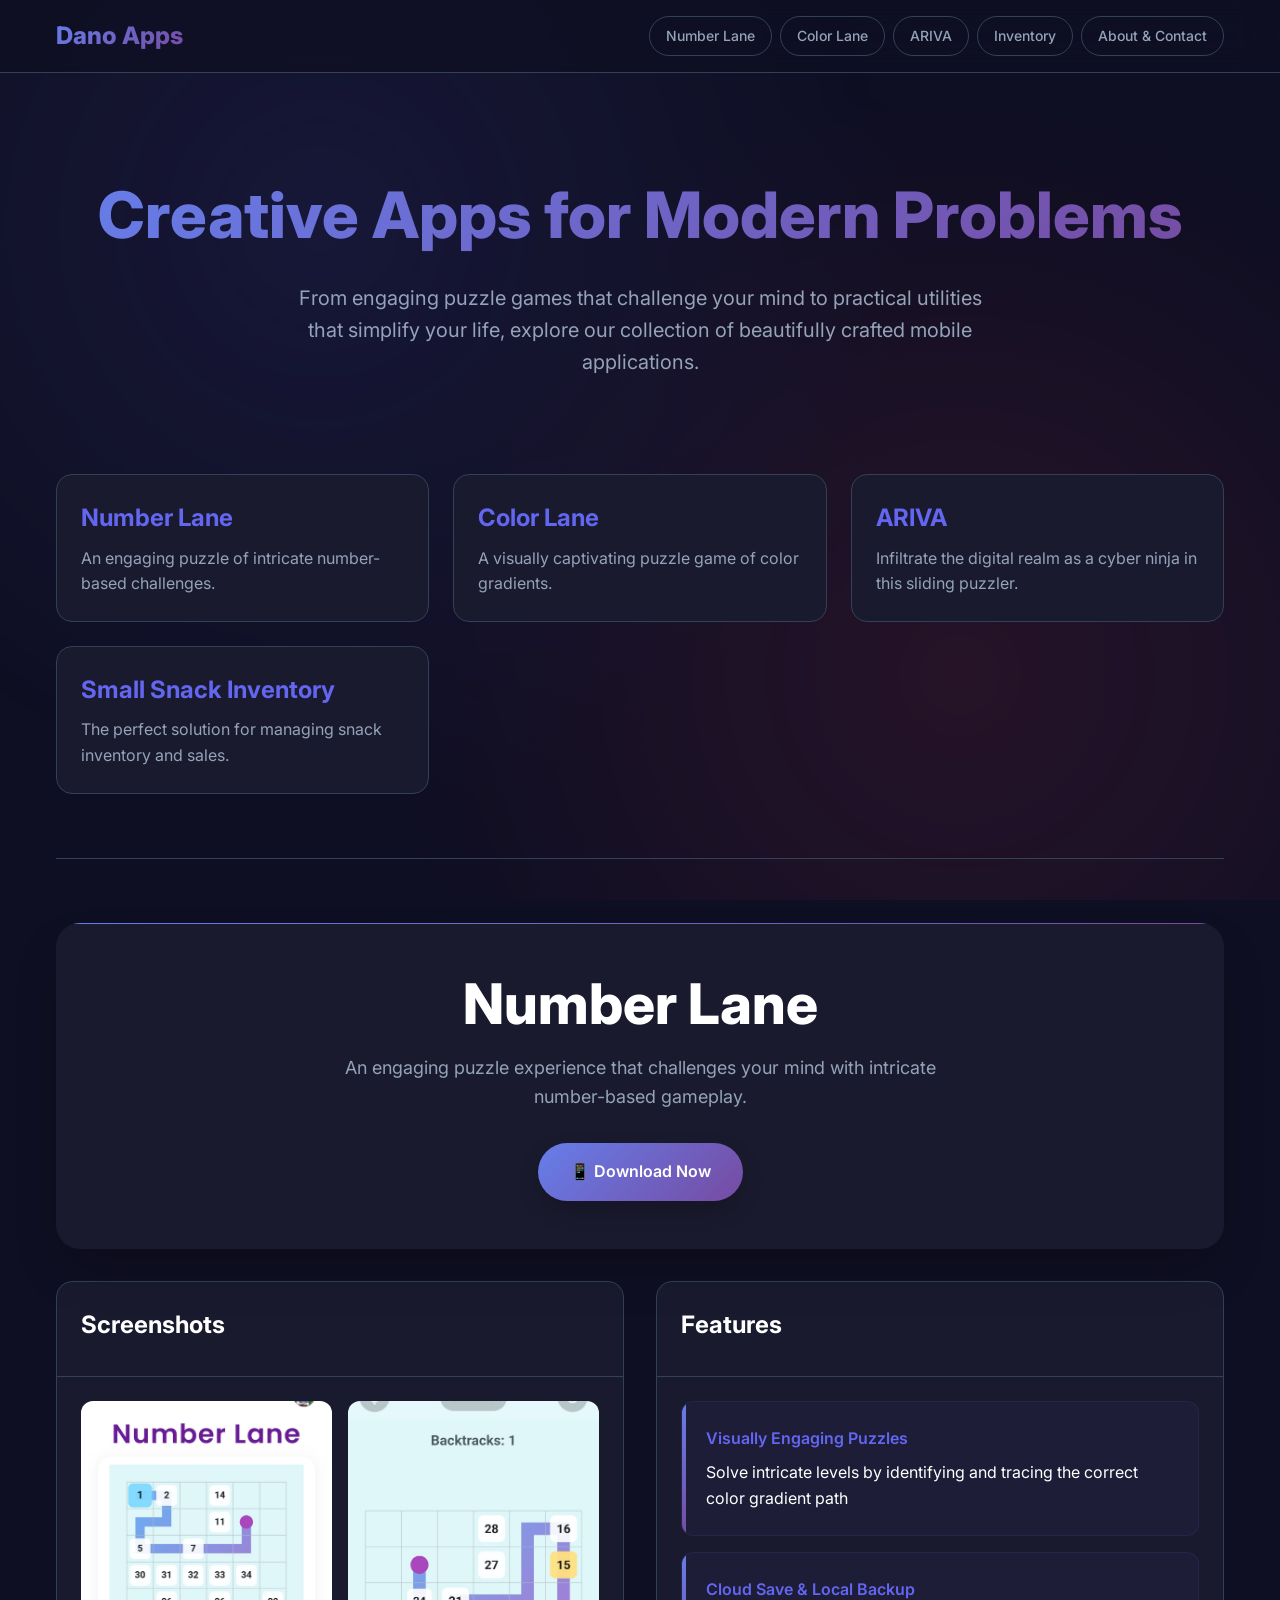
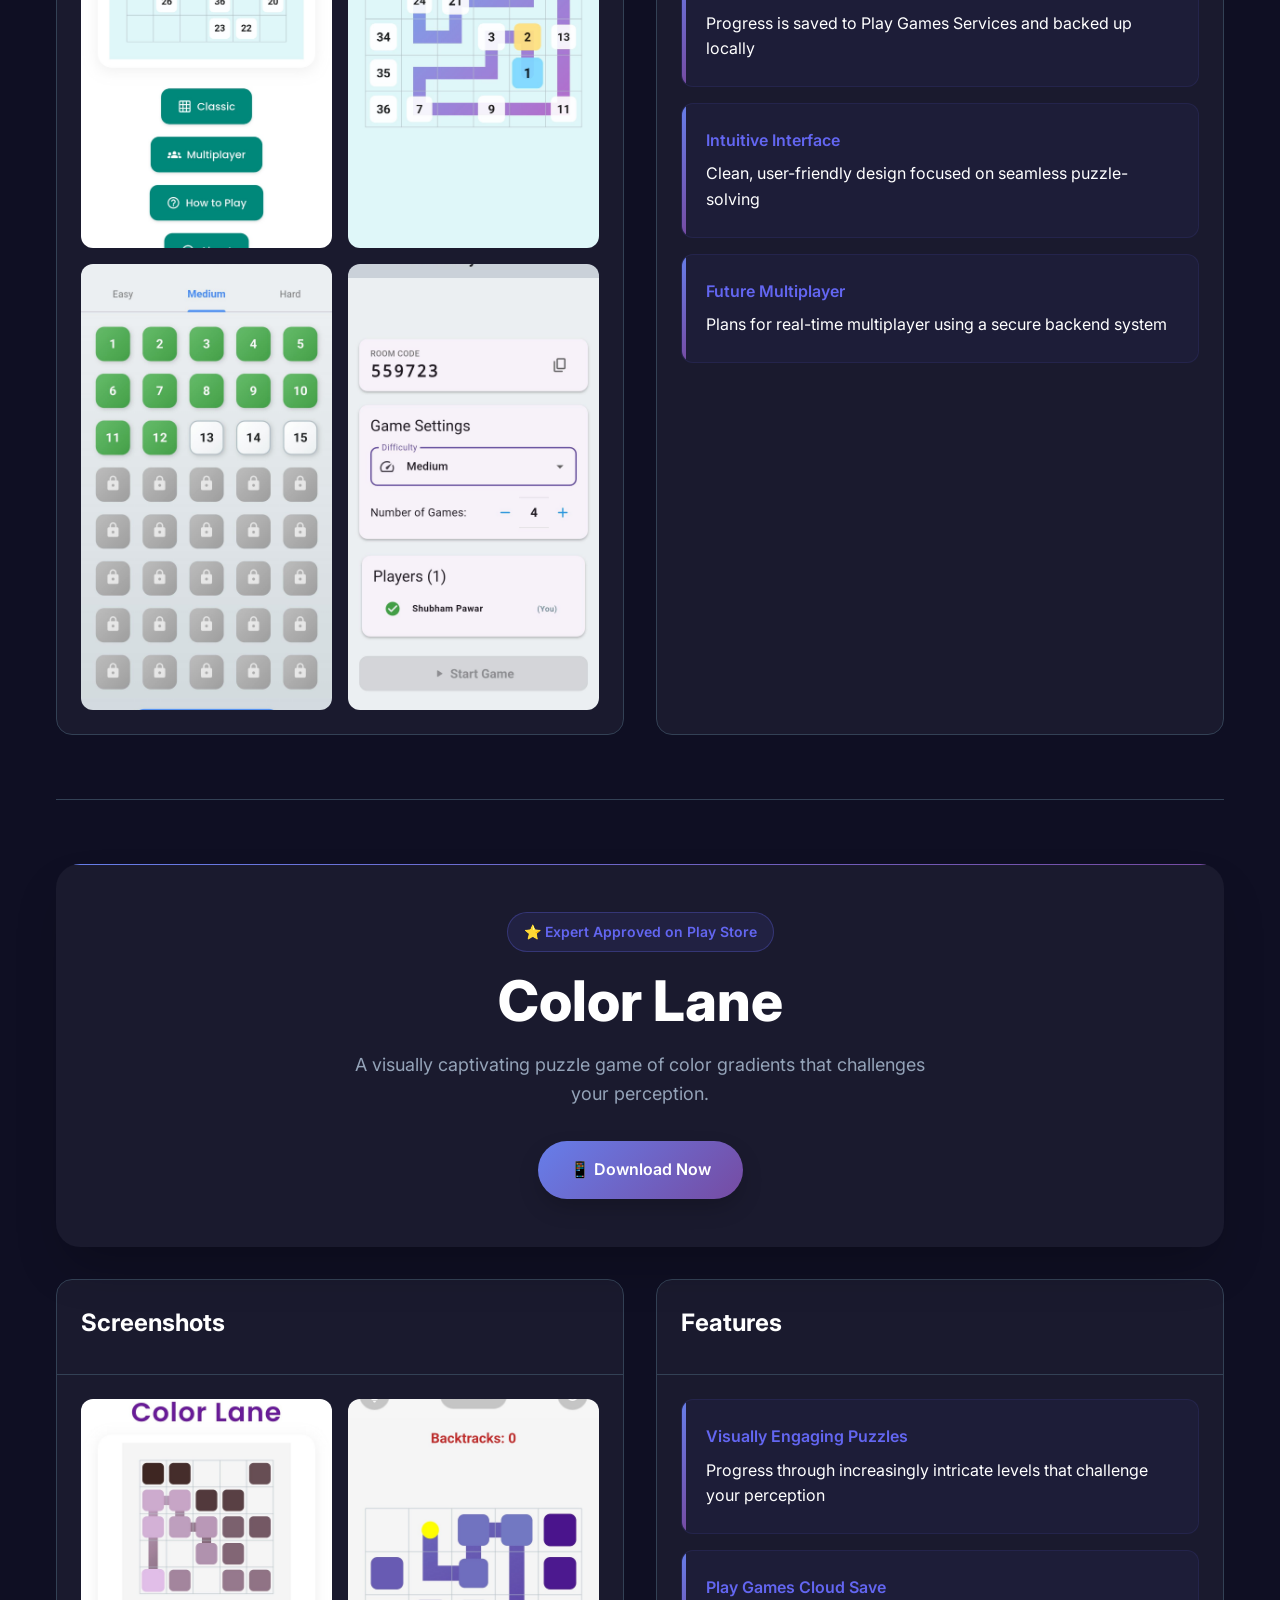
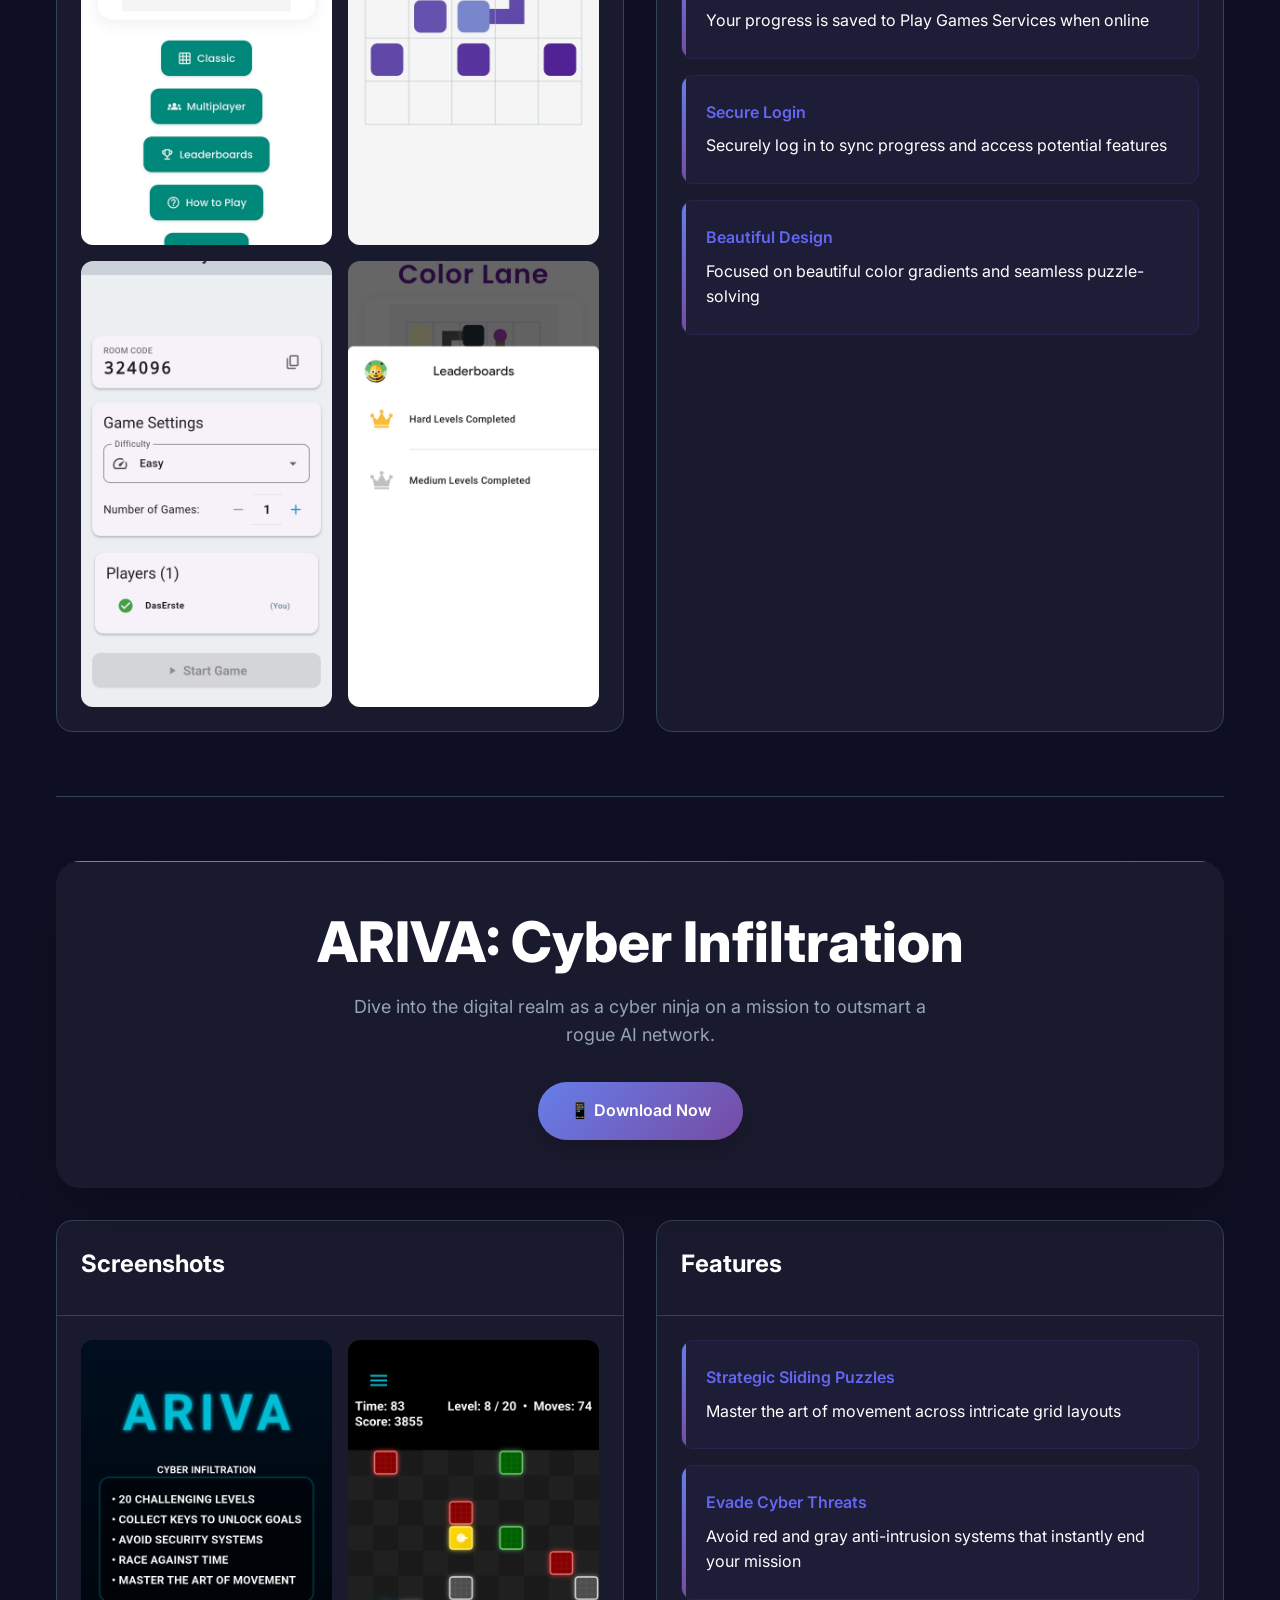
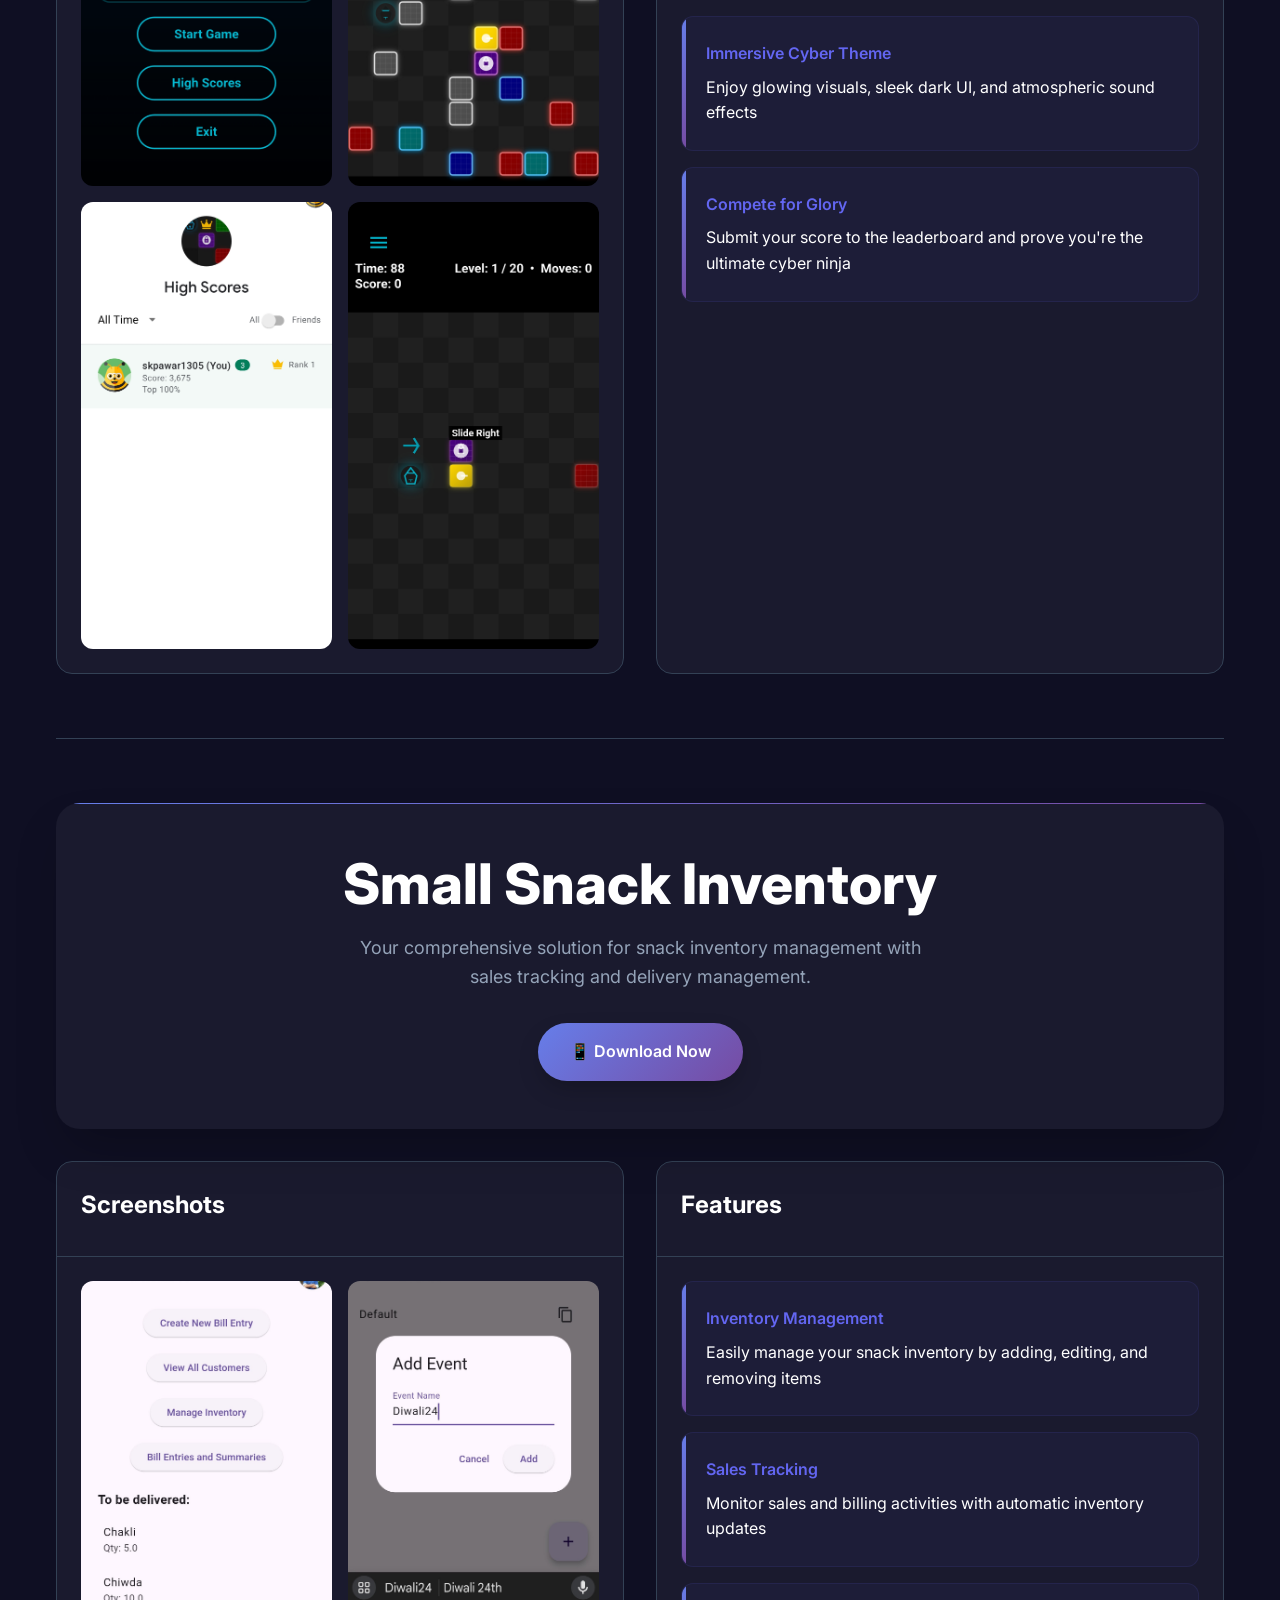
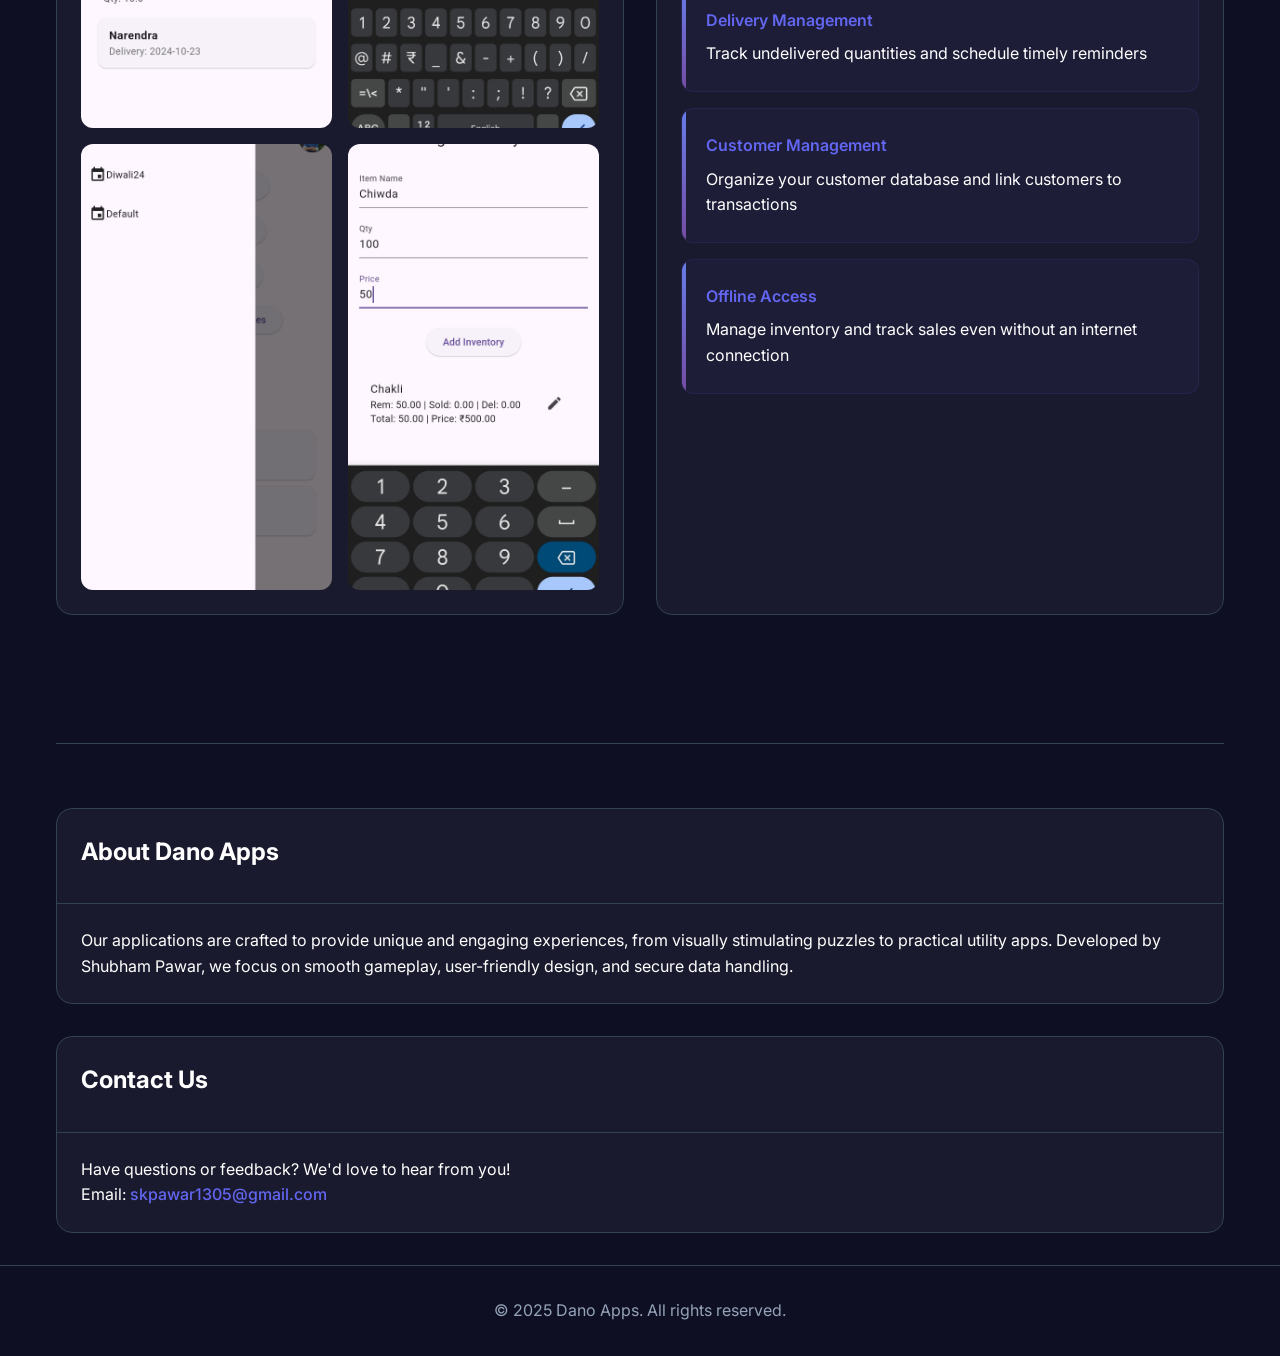
==== commit 007ee7a1: "Update index.html" ====
--- a/index.html
+++ b/index.html
@@ -29,6 +29,11 @@
       box-sizing: border-box;
     }
 
+    /* Add smooth scrolling */
+    html {
+      scroll-behavior: smooth;
+    }
+
     body {
       font-family: 'Inter', system-ui, -apple-system, sans-serif;
       background: var(--bg-dark);
@@ -37,7 +42,6 @@
       overflow-x: hidden;
     }
 
-    /* Animated background */
     body::before {
       content: '';
       position: fixed;
@@ -58,7 +62,6 @@
       66% { transform: translate(-20px, 20px) rotate(240deg); }
     }
 
-    /* Header */
     header {
       position: fixed;
       top: 0;
@@ -85,6 +88,7 @@
       background: var(--gradient-1);
       -webkit-background-clip: text;
       background-clip: text;
+      color: transparent; /* Fallback for browsers that don't support background-clip */
       -webkit-text-fill-color: transparent;
     }
 
@@ -93,6 +97,7 @@
       flex-direction: column;
       cursor: pointer;
       gap: 4px;
+      z-index: 1001; /* Ensure it's above the nav */
     }
 
     .nav-toggle span {
@@ -111,8 +116,9 @@
       display: flex;
       gap: 0.5rem;
     }
-
-    .nav-btn {
+    
+    /* Changed nav buttons to anchor tags for semantic links */
+    .nav-link {
       padding: 0.5rem 1rem;
       background: transparent;
       border: 1px solid var(--border);
@@ -122,26 +128,17 @@
       transition: all 0.3s cubic-bezier(0.4, 0, 0.2, 1);
       font-size: 0.875rem;
       font-weight: 500;
-    }
-
-    .nav-btn:hover {
+      text-decoration: none;
+    }
+
+    .nav-link:hover {
       border-color: var(--primary);
       color: var(--text-primary);
       transform: translateY(-2px);
     }
 
-    .nav-btn.active {
-      background: var(--primary);
-      border-color: var(--primary);
-      color: white;
-      transform: translateY(-2px);
-      box-shadow: 0 8px 25px rgba(99, 102, 241, 0.3);
-    }
-
-    /* Main content */
     main {
-      margin-top: 80px;
-      min-height: calc(100vh - 80px);
+      padding-top: 100px; /* Increased padding to clear fixed header */
     }
 
     .container {
@@ -150,25 +147,79 @@
       padding: 0 1rem;
     }
 
-    /* App sections */
+    /* NEW: Intro Hero Section */
+    .intro-hero {
+      text-align: center;
+      padding: 4rem 1rem;
+    }
+
+    .intro-hero h1 {
+      font-size: clamp(2.5rem, 6vw, 4rem);
+      font-weight: 800;
+      margin-bottom: 1rem;
+      background: var(--gradient-1);
+      -webkit-background-clip: text;
+      background-clip: text;
+      color: transparent;
+      -webkit-text-fill-color: transparent;
+    }
+
+    .intro-hero p {
+      font-size: 1.25rem;
+      color: var(--text-secondary);
+      max-width: 700px;
+      margin: 0 auto;
+    }
+
+    /* NEW: Portfolio Grid Section */
+    .portfolio-grid {
+      display: grid;
+      grid-template-columns: repeat(auto-fit, minmax(280px, 1fr));
+      gap: 1.5rem;
+      margin: 2rem 0 4rem;
+    }
+
+    .app-card {
+      background: var(--bg-card);
+      border-radius: 16px;
+      border: 1px solid var(--border);
+      padding: 1.5rem;
+      text-decoration: none;
+      color: var(--text-primary);
+      transition: all 0.3s ease;
+      display: block;
+    }
+
+    .app-card:hover {
+      transform: translateY(-8px);
+      box-shadow: var(--shadow-lg);
+      border-color: var(--primary);
+    }
+
+    .app-card h3 {
+      font-size: 1.5rem;
+      margin-bottom: 0.5rem;
+      color: var(--primary);
+    }
+
+    .app-card p {
+      color: var(--text-secondary);
+      font-size: 1rem;
+    }
+
+    /* App sections are now always visible */
     .app-section {
-      display: none;
-      opacity: 0;
-      transform: translateY(30px);
-      transition: all 0.6s cubic-bezier(0.4, 0, 0.2, 1);
-    }
-
-    .app-section.active {
-      display: block;
-      opacity: 1;
-      transform: translateY(0);
-    }
-
-    /* Hero section */
+      padding: 4rem 0;
+      border-top: 1px solid var(--border);
+    }
+    .app-section:first-of-type {
+      border-top: none; /* Remove border from the first app section */
+    }
+
     .hero {
       background: var(--bg-card);
       border-radius: 24px;
-      margin: 2rem 0;
+      margin-bottom: 2rem;
       overflow: hidden;
       position: relative;
       box-shadow: var(--shadow-lg);
@@ -207,12 +258,9 @@
       font-size: clamp(2rem, 5vw, 3.5rem);
       font-weight: 800;
       margin-bottom: 1rem;
-      background: var(--gradient-1);
-      -webkit-background-clip: text;
-      background-clip: text;
-      -webkit-text-fill-color: transparent;
-    }
-
+      line-height: 1.2;
+    }
+    
     .hero p {
       font-size: 1.125rem;
       color: var(--text-secondary);
@@ -239,11 +287,10 @@
       box-shadow: var(--shadow-lg);
     }
 
-    /* Content sections */
     .content {
       display: grid;
+      grid-template-columns: repeat(auto-fit, minmax(300px, 1fr));
       gap: 2rem;
-      margin: 2rem 0;
     }
 
     .card {
@@ -251,14 +298,9 @@
       border-radius: 16px;
       border: 1px solid var(--border);
       overflow: hidden;
-      transition: all 0.3s ease;
-    }
-
-    .card:hover {
-      transform: translateY(-8px);
-      box-shadow: var(--shadow-lg);
-      border-color: var(--primary);
-    }
+    }
+    
+    /* Removed hover effect from layout cards to avoid competing with app-card hover */
 
     .card-header {
       padding: 1.5rem;
@@ -275,7 +317,6 @@
       padding: 1.5rem;
     }
 
-    /* Screenshots */
     .screenshots {
       display: grid;
       grid-template-columns: repeat(auto-fit, minmax(250px, 1fr));
@@ -287,34 +328,14 @@
       border-radius: 12px;
       overflow: hidden;
       position: relative;
-      cursor: pointer;
-      transition: transform 0.3s ease;
-    }
-
-    .screenshot:hover {
-      transform: scale(1.05);
-    }
-
+    }
+    
     .screenshot img {
       width: 100%;
       height: 100%;
       object-fit: cover;
     }
 
-    .screenshot::after {
-      content: '';
-      position: absolute;
-      inset: 0;
-      background: linear-gradient(45deg, transparent, rgba(99, 102, 241, 0.1));
-      opacity: 0;
-      transition: opacity 0.3s ease;
-    }
-
-    .screenshot:hover::after {
-      opacity: 1;
-    }
-
-    /* Features */
     .features {
       display: grid;
       gap: 1rem;
@@ -327,9 +348,8 @@
       padding: 1.5rem;
       position: relative;
       overflow: hidden;
-      transition: all 0.3s ease;
-    }
-
+    }
+    
     .feature::before {
       content: '';
       position: absolute;
@@ -340,23 +360,19 @@
       background: var(--gradient-1);
     }
 
-    .feature:hover {
-      background: rgba(99, 102, 241, 0.1);
-      transform: translateX(8px);
-    }
-
     .feature-title {
       font-weight: 600;
       color: var(--primary);
       margin-bottom: 0.5rem;
     }
 
-    /* About section */
     .about-contact {
-      display: grid;
-      grid-template-columns: 1fr 1fr;
-      gap: 2rem;
-      margin: 2rem 0;
+        display: grid;
+        grid-template-columns: 1fr; /* Stacked by default now */
+        gap: 2rem;
+        margin: 4rem 0 2rem;
+        padding-top: 4rem;
+        border-top: 1px solid var(--border);
     }
 
     .contact a {
@@ -368,17 +384,15 @@
     .contact a:hover {
       text-decoration: underline;
     }
-
-    /* Footer */
+    
     footer {
       text-align: center;
       padding: 2rem;
       color: var(--text-secondary);
       border-top: 1px solid var(--border);
-      margin-top: 4rem;
-    }
-
-    /* Mobile responsive */
+      margin-top: 2rem;
+    }
+
     @media (max-width: 768px) {
       .nav-toggle {
         display: flex;
@@ -386,18 +400,20 @@
 
       nav {
         position: absolute;
-        top: 100%;
+        top: 0;
         left: 0;
         right: 0;
-        background: rgba(15, 15, 35, 0.95);
+        background: rgba(15, 15, 35, 0.98);
         backdrop-filter: blur(20px);
-        border-top: 1px solid var(--border);
+        height: 100vh;
         flex-direction: column;
-        padding: 1rem;
+        padding: 6rem 2rem 2rem;
+        align-items: center;
+        justify-content: center;
         transform: translateY(-100%);
         opacity: 0;
         visibility: hidden;
-        transition: all 0.3s ease;
+        transition: all 0.4s cubic-bezier(0.86, 0, 0.07, 1);
       }
 
       nav.active {
@@ -405,11 +421,13 @@
         opacity: 1;
         visibility: visible;
       }
-
-      .nav-btn {
+      
+      /* Make nav links bigger for mobile */
+      .nav-link {
         width: 100%;
         text-align: center;
         padding: 1rem;
+        font-size: 1.25rem;
       }
 
       .hero-content {
@@ -419,49 +437,19 @@
       .screenshots {
         grid-template-columns: repeat(2, 1fr);
       }
-
-      .about-contact {
-        grid-template-columns: 1fr;
+      
+      .content {
+         grid-template-columns: 1fr;
       }
 
       .container {
         padding: 0 0.5rem;
       }
-    }
-
-    @media (max-width: 480px) {
-      .screenshots {
-        grid-template-columns: 1fr;
-      }
-
-      .hero h1 {
-        font-size: 2rem;
-      }
-
-      .download-btn {
-        padding: 0.875rem 1.5rem;
-        font-size: 0.9rem;
-      }
-    }
-
-    /* Loading animation */
-    @keyframes slideUp {
-      from {
-        opacity: 0;
-        transform: translateY(30px);
-      }
-      to {
-        opacity: 1;
-        transform: translateY(0);
-      }
-    }
-
-    .animate-in {
-      animation: slideUp 0.6s ease-out forwards;
     }
   </style>
 </head>
 <body>
+
   <header>
     <div class="header-content">
       <div class="logo">Dano Apps</div>
@@ -471,262 +459,179 @@
         <span></span>
       </div>
       <nav id="nav">
-        <button class="nav-btn" onclick="showApp('numberlane')">Number Lane</button>
-        <button class="nav-btn" onclick="showApp('colorlane')">Color Lane</button>
-        <button class="nav-btn" onclick="showApp('ariva')">ARIVA</button>
-        <button class="nav-btn" onclick="showApp('inventory')">Inventory</button>
+        <a href="#numberlane" class="nav-link" onclick="closeNav()">Number Lane</a>
+        <a href="#colorlane" class="nav-link" onclick="closeNav()">Color Lane</a>
+        <a href="#ariva" class="nav-link" onclick="closeNav()">ARIVA</a>
+        <a href="#inventory" class="nav-link" onclick="closeNav()">Inventory</a>
+        <a href="#about" class="nav-link" onclick="closeNav()">About & Contact</a>
       </nav>
     </div>
   </header>
 
   <main>
     <div class="container">
-      <!-- Number Lane -->
+    
+      <section class="intro-hero">
+        <h1>Creative Apps for Modern Problems</h1>
+        <p>From engaging puzzle games that challenge your mind to practical utilities that simplify your life, explore our collection of beautifully crafted mobile applications.</p>
+      </section>
+
+      <section class="portfolio-grid">
+        <a href="#numberlane" class="app-card">
+          <h3>Number Lane</h3>
+          <p>An engaging puzzle of intricate number-based challenges.</p>
+        </a>
+        <a href="#colorlane" class="app-card">
+          <h3>Color Lane</h3>
+          <p>A visually captivating puzzle game of color gradients.</p>
+        </a>
+        <a href="#ariva" class="app-card">
+          <h3>ARIVA</h3>
+          <p>Infiltrate the digital realm as a cyber ninja in this sliding puzzler.</p>
+        </a>
+        <a href="#inventory" class="app-card">
+          <h3>Small Snack Inventory</h3>
+          <p>The perfect solution for managing snack inventory and sales.</p>
+        </a>
+      </section>
+
       <section id="numberlane" class="app-section">
         <div class="hero">
           <div class="hero-content">
             <h1>Number Lane</h1>
-            <p>An engaging puzzle experience that challenges your mind with intricate number-based gameplay</p>
-            <a href="https://play.google.com/store/apps/details?id=com.dano.number_lane" class="download-btn">
-              📱 Download Now
-            </a>
-          </div>
-        </div>
-
+            <p>An engaging puzzle experience that challenges your mind with intricate number-based gameplay.</p>
+            <a href="https://play.google.com/store/apps/details?id=com.dano.number_lane" class="download-btn">📱 Download Now</a>
+          </div>
+        </div>
         <div class="content">
           <div class="card">
-            <div class="card-header">
-              <h2>Screenshots</h2>
-            </div>
-            <div class="card-content">
-              <div class="screenshots">
+             <div class="card-header"><h2>Screenshots</h2></div>
+             <div class="card-content"><div class="screenshots">
                 <div class="screenshot"><img src="images/number_lane/1.png" alt="Number Lane Screenshot 1" /></div>
                 <div class="screenshot"><img src="images/number_lane/2.png" alt="Number Lane Screenshot 2" /></div>
                 <div class="screenshot"><img src="images/number_lane/3.png" alt="Number Lane Screenshot 3" /></div>
                 <div class="screenshot"><img src="images/number_lane/4.png" alt="Number Lane Screenshot 4" /></div>
-              </div>
-            </div>
-          </div>
-
+             </div></div>
+          </div>
           <div class="card">
-            <div class="card-header">
-              <h2>Features</h2>
-            </div>
-            <div class="card-content">
-              <div class="features">
-                <div class="feature">
-                  <div class="feature-title">Visually Engaging Puzzles</div>
-                  <div>Solve intricate levels by identifying and tracing the correct color gradient path</div>
-                </div>
-                <div class="feature">
-                  <div class="feature-title">Cloud Save & Local Backup</div>
-                  <div>Progress is saved to Play Games Services and backed up locally</div>
-                </div>
-                <div class="feature">
-                  <div class="feature-title">Intuitive Interface</div>
-                  <div>Clean, user-friendly design focused on seamless puzzle-solving</div>
-                </div>
-                <div class="feature">
-                  <div class="feature-title">Future Multiplayer</div>
-                  <div>Plans for real-time multiplayer using a secure backend system</div>
-                </div>
-              </div>
-            </div>
+             <div class="card-header"><h2>Features</h2></div>
+             <div class="card-content"><div class="features">
+                <div class="feature"><div class="feature-title">Visually Engaging Puzzles</div><div>Solve intricate levels by identifying and tracing the correct color gradient path</div></div>
+                <div class="feature"><div class="feature-title">Cloud Save & Local Backup</div><div>Progress is saved to Play Games Services and backed up locally</div></div>
+                <div class="feature"><div class="feature-title">Intuitive Interface</div><div>Clean, user-friendly design focused on seamless puzzle-solving</div></div>
+                <div class="feature"><div class="feature-title">Future Multiplayer</div><div>Plans for real-time multiplayer using a secure backend system</div></div>
+             </div></div>
           </div>
         </div>
       </section>
 
-      <!-- Color Lane -->
       <section id="colorlane" class="app-section">
         <div class="hero">
           <div class="hero-content">
             <div class="hero-badge">⭐ Expert Approved on Play Store</div>
             <h1>Color Lane</h1>
-            <p>A visually captivating puzzle game of color gradients that challenges your perception</p>
-            <a href="https://play.google.com/store/apps/details?id=com.dano.color_lane" class="download-btn">
-              📱 Download Now
-            </a>
-          </div>
-        </div>
-
+            <p>A visually captivating puzzle game of color gradients that challenges your perception.</p>
+            <a href="https://play.google.com/store/apps/details?id=com.dano.color_lane" class="download-btn">📱 Download Now</a>
+          </div>
+        </div>
         <div class="content">
-          <div class="card">
-            <div class="card-header">
-              <h2>Screenshots</h2>
-            </div>
-            <div class="card-content">
-              <div class="screenshots">
+           <div class="card">
+             <div class="card-header"><h2>Screenshots</h2></div>
+             <div class="card-content"><div class="screenshots">
                 <div class="screenshot"><img src="images/color_lane/1.jpg" alt="Color Lane Screenshot 1" /></div>
                 <div class="screenshot"><img src="images/color_lane/2.jpg" alt="Color Lane Screenshot 2" /></div>
                 <div class="screenshot"><img src="images/color_lane/3.jpg" alt="Color Lane Screenshot 3" /></div>
                 <div class="screenshot"><img src="images/color_lane/4.jpg" alt="Color Lane Screenshot 4" /></div>
-              </div>
-            </div>
-          </div>
-
+             </div></div>
+          </div>
           <div class="card">
-            <div class="card-header">
-              <h2>Features</h2>
-            </div>
-            <div class="card-content">
-              <div class="features">
-                <div class="feature">
-                  <div class="feature-title">Visually Engaging Puzzles</div>
-                  <div>Progress through increasingly intricate levels that challenge your perception</div>
-                </div>
-                <div class="feature">
-                  <div class="feature-title">Play Games Cloud Save</div>
-                  <div>Your progress is saved to Play Games Services when online</div>
-                </div>
-                <div class="feature">
-                  <div class="feature-title">Secure Login</div>
-                  <div>Securely log in to sync progress and access potential features</div>
-                </div>
-                <div class="feature">
-                  <div class="feature-title">Beautiful Design</div>
-                  <div>Focused on beautiful color gradients and seamless puzzle-solving</div>
-                </div>
-              </div>
-            </div>
+             <div class="card-header"><h2>Features</h2></div>
+             <div class="card-content"><div class="features">
+                <div class="feature"><div class="feature-title">Visually Engaging Puzzles</div><div>Progress through increasingly intricate levels that challenge your perception</div></div>
+                <div class="feature"><div class="feature-title">Play Games Cloud Save</div><div>Your progress is saved to Play Games Services when online</div></div>
+                <div class="feature"><div class="feature-title">Secure Login</div><div>Securely log in to sync progress and access potential features</div></div>
+                <div class="feature"><div class="feature-title">Beautiful Design</div><div>Focused on beautiful color gradients and seamless puzzle-solving</div></div>
+             </div></div>
           </div>
         </div>
       </section>
 
-      <!-- ARIVA -->
       <section id="ariva" class="app-section">
-        <div class="hero">
+         <div class="hero">
           <div class="hero-content">
             <h1>ARIVA: Cyber Infiltration</h1>
-            <p>Dive into the digital realm as a cyber ninja on a mission to outsmart a rogue AI network</p>
-            <a href="https://play.google.com/store/apps/details?id=com.dano.ariva" class="download-btn">
-              📱 Download Now
-            </a>
-          </div>
-        </div>
-
+            <p>Dive into the digital realm as a cyber ninja on a mission to outsmart a rogue AI network.</p>
+            <a href="https://play.google.com/store/apps/details?id=com.dano.ariva" class="download-btn">📱 Download Now</a>
+          </div>
+        </div>
         <div class="content">
-          <div class="card">
-            <div class="card-header">
-              <h2>Screenshots</h2>
-            </div>
-            <div class="card-content">
-              <div class="screenshots">
+           <div class="card">
+             <div class="card-header"><h2>Screenshots</h2></div>
+             <div class="card-content"><div class="screenshots">
                 <div class="screenshot"><img src="images/ariva/1.jpg" alt="ARIVA Screenshot 1" /></div>
                 <div class="screenshot"><img src="images/ariva/2.jpg" alt="ARIVA Screenshot 2" /></div>
                 <div class="screenshot"><img src="images/ariva/3.jpg" alt="ARIVA Screenshot 3" /></div>
                 <div class="screenshot"><img src="images/ariva/4.jpg" alt="ARIVA Screenshot 4" /></div>
-              </div>
-            </div>
-          </div>
-
+             </div></div>
+          </div>
           <div class="card">
-            <div class="card-header">
-              <h2>Features</h2>
-            </div>
-            <div class="card-content">
-              <div class="features">
-                <div class="feature">
-                  <div class="feature-title">Strategic Sliding Puzzles</div>
-                  <div>Master the art of movement across intricate grid layouts</div>
-                </div>
-                <div class="feature">
-                  <div class="feature-title">Evade Cyber Threats</div>
-                  <div>Avoid red and gray anti-intrusion systems that instantly end your mission</div>
-                </div>
-                <div class="feature">
-                  <div class="feature-title">Immersive Cyber Theme</div>
-                  <div>Enjoy glowing visuals, sleek dark UI, and atmospheric sound effects</div>
-                </div>
-                <div class="feature">
-                  <div class="feature-title">Compete for Glory</div>
-                  <div>Submit your score to the leaderboard and prove you're the ultimate cyber ninja</div>
-                </div>
-              </div>
-            </div>
+             <div class="card-header"><h2>Features</h2></div>
+             <div class="card-content"><div class="features">
+                 <div class="feature"><div class="feature-title">Strategic Sliding Puzzles</div><div>Master the art of movement across intricate grid layouts</div></div>
+                 <div class="feature"><div class="feature-title">Evade Cyber Threats</div><div>Avoid red and gray anti-intrusion systems that instantly end your mission</div></div>
+                 <div class="feature"><div class="feature-title">Immersive Cyber Theme</div><div>Enjoy glowing visuals, sleek dark UI, and atmospheric sound effects</div></div>
+                 <div class="feature"><div class="feature-title">Compete for Glory</div><div>Submit your score to the leaderboard and prove you're the ultimate cyber ninja</div></div>
+             </div></div>
           </div>
         </div>
       </section>
 
-      <!-- Inventory -->
       <section id="inventory" class="app-section">
-        <div class="hero">
+         <div class="hero">
           <div class="hero-content">
             <h1>Small Snack Inventory</h1>
-            <p>Your comprehensive solution for snack inventory management with sales tracking and delivery management</p>
-            <a href="https://play.google.com/store/apps/details?id=com.dano.small_snack_inventory" class="download-btn">
-              📱 Download Now
-            </a>
-          </div>
-        </div>
-
+            <p>Your comprehensive solution for snack inventory management with sales tracking and delivery management.</p>
+            <a href="https://play.google.com/store/apps/details?id=com.dano.small_snack_inventory" class="download-btn">📱 Download Now</a>
+          </div>
+        </div>
         <div class="content">
-          <div class="card">
-            <div class="card-header">
-              <h2>Screenshots</h2>
-            </div>
-            <div class="card-content">
-              <div class="screenshots">
+           <div class="card">
+             <div class="card-header"><h2>Screenshots</h2></div>
+             <div class="card-content"><div class="screenshots">
                 <div class="screenshot"><img src="images/ssi/1.jpg" alt="Inventory Screenshot 1" /></div>
                 <div class="screenshot"><img src="images/ssi/2.jpg" alt="Inventory Screenshot 2" /></div>
                 <div class="screenshot"><img src="images/ssi/3.jpg" alt="Inventory Screenshot 3" /></div>
                 <div class="screenshot"><img src="images/ssi/4.jpg" alt="Inventory Screenshot 4" /></div>
-              </div>
-            </div>
-          </div>
-
+             </div></div>
+          </div>
           <div class="card">
-            <div class="card-header">
-              <h2>Features</h2>
-            </div>
-            <div class="card-content">
-              <div class="features">
-                <div class="feature">
-                  <div class="feature-title">Inventory Management</div>
-                  <div>Easily manage your snack inventory by adding, editing, and removing items</div>
-                </div>
-                <div class="feature">
-                  <div class="feature-title">Sales Tracking</div>
-                  <div>Monitor sales and billing activities with automatic inventory updates</div>
-                </div>
-                <div class="feature">
-                  <div class="feature-title">Delivery Management</div>
-                  <div>Track undelivered quantities and schedule timely reminders</div>
-                </div>
-                <div class="feature">
-                  <div class="feature-title">Customer Management</div>
-                  <div>Organize your customer database and link customers to transactions</div>
-                </div>
-                <div class="feature">
-                  <div class="feature-title">Offline Access</div>
-                  <div>Manage inventory and track sales even without an internet connection</div>
-                </div>
-              </div>
-            </div>
+             <div class="card-header"><h2>Features</h2></div>
+             <div class="card-content"><div class="features">
+                <div class="feature"><div class="feature-title">Inventory Management</div><div>Easily manage your snack inventory by adding, editing, and removing items</div></div>
+                <div class="feature"><div class="feature-title">Sales Tracking</div><div>Monitor sales and billing activities with automatic inventory updates</div></div>
+                <div class="feature"><div class="feature-title">Delivery Management</div><div>Track undelivered quantities and schedule timely reminders</div></div>
+                <div class="feature"><div class="feature-title">Customer Management</div><div>Organize your customer database and link customers to transactions</div></div>
+                <div class="feature"><div class="feature-title">Offline Access</div><div>Manage inventory and track sales even without an internet connection</div></div>
+             </div></div>
           </div>
         </div>
       </section>
 
-      <!-- About & Contact -->
-      <div class="about-contact">
+      <section id="about" class="about-contact">
         <div class="card">
-          <div class="card-header">
-            <h2>About Dano Apps</h2>
-          </div>
+          <div class="card-header"><h2>About Dano Apps</h2></div>
           <div class="card-content">
             <p>Our applications are crafted to provide unique and engaging experiences, from visually stimulating puzzles to practical utility apps. Developed by Shubham Pawar, we focus on smooth gameplay, user-friendly design, and secure data handling.</p>
           </div>
         </div>
-        
         <div class="card contact">
-          <div class="card-header">
-            <h2>Contact Us</h2>
-          </div>
+          <div class="card-header"><h2>Contact Us</h2></div>
           <div class="card-content">
             <p>Have questions or feedback? We'd love to hear from you!</p>
             <p>Email: <a href="mailto:skpawar1305@gmail.com">skpawar1305@gmail.com</a></p>
           </div>
         </div>
-      </div>
+      </section>
     </div>
   </main>
 
@@ -735,51 +640,9 @@
   </footer>
 
   <script>
-    let currentApp = 'numberlane';
-
-    function showApp(appId) {
-      // Hide current section
-      const currentSection = document.getElementById(currentApp);
-      if (currentSection) {
-        currentSection.classList.remove('active');
-      }
-
-      // Remove active class from all buttons
-      document.querySelectorAll('.nav-btn').forEach(btn => {
-        btn.classList.remove('active');
-      });
-
-      // Show new section with animation
-      setTimeout(() => {
-        const newSection = document.getElementById(appId);
-        if (newSection) {
-          newSection.classList.add('active');
-          // Trigger animation for cards
-          const cards = newSection.querySelectorAll('.card');
-          cards.forEach((card, index) => {
-            setTimeout(() => {
-              card.classList.add('animate-in');
-            }, index * 100);
-          });
-        }
-
-        // Add active class to clicked button
-        const activeButton = document.querySelector(`.nav-btn[onclick="showApp('${appId}')"]`);
-        if (activeButton) {
-          activeButton.classList.add('active');
-        }
-
-        currentApp = appId;
-      }, 150);
-
-      // Close mobile nav
-      closeNav();
-    }
-
     function toggleNav() {
       const nav = document.getElementById('nav');
       const toggle = document.querySelector('.nav-toggle');
-      
       nav.classList.toggle('active');
       toggle.classList.toggle('active');
     }
@@ -787,43 +650,9 @@
     function closeNav() {
       const nav = document.getElementById('nav');
       const toggle = document.querySelector('.nav-toggle');
-      
       nav.classList.remove('active');
       toggle.classList.remove('active');
     }
-
-    // Initialize
-    window.addEventListener('load', () => {
-      showApp('numberlane');
-    });
-
-    // Close nav when clicking outside
-    document.addEventListener('click', (e) => {
-      const nav = document.getElementById('nav');
-      const toggle = document.querySelector('.nav-toggle');
-      
-      if (!nav.contains(e.target) && !toggle.contains(e.target)) {
-        closeNav();
-      }
-    });
-
-    // Smooth scroll behavior
-    document.addEventListener('DOMContentLoaded', () => {
-      // Add intersection observer for animations
-      const observer = new IntersectionObserver((entries) => {
-        entries.forEach(entry => {
-          if (entry.isIntersecting) {
-            entry.target.style.opacity = '1';
-            entry.target.style.transform = 'translateY(0)';
-          }
-        });
-      }, { threshold: 0.1 });
-
-      // Observe all cards
-      document.querySelectorAll('.card').forEach(card => {
-        observer.observe(card);
-      });
-    });
   </script>
 </body>
 </html>
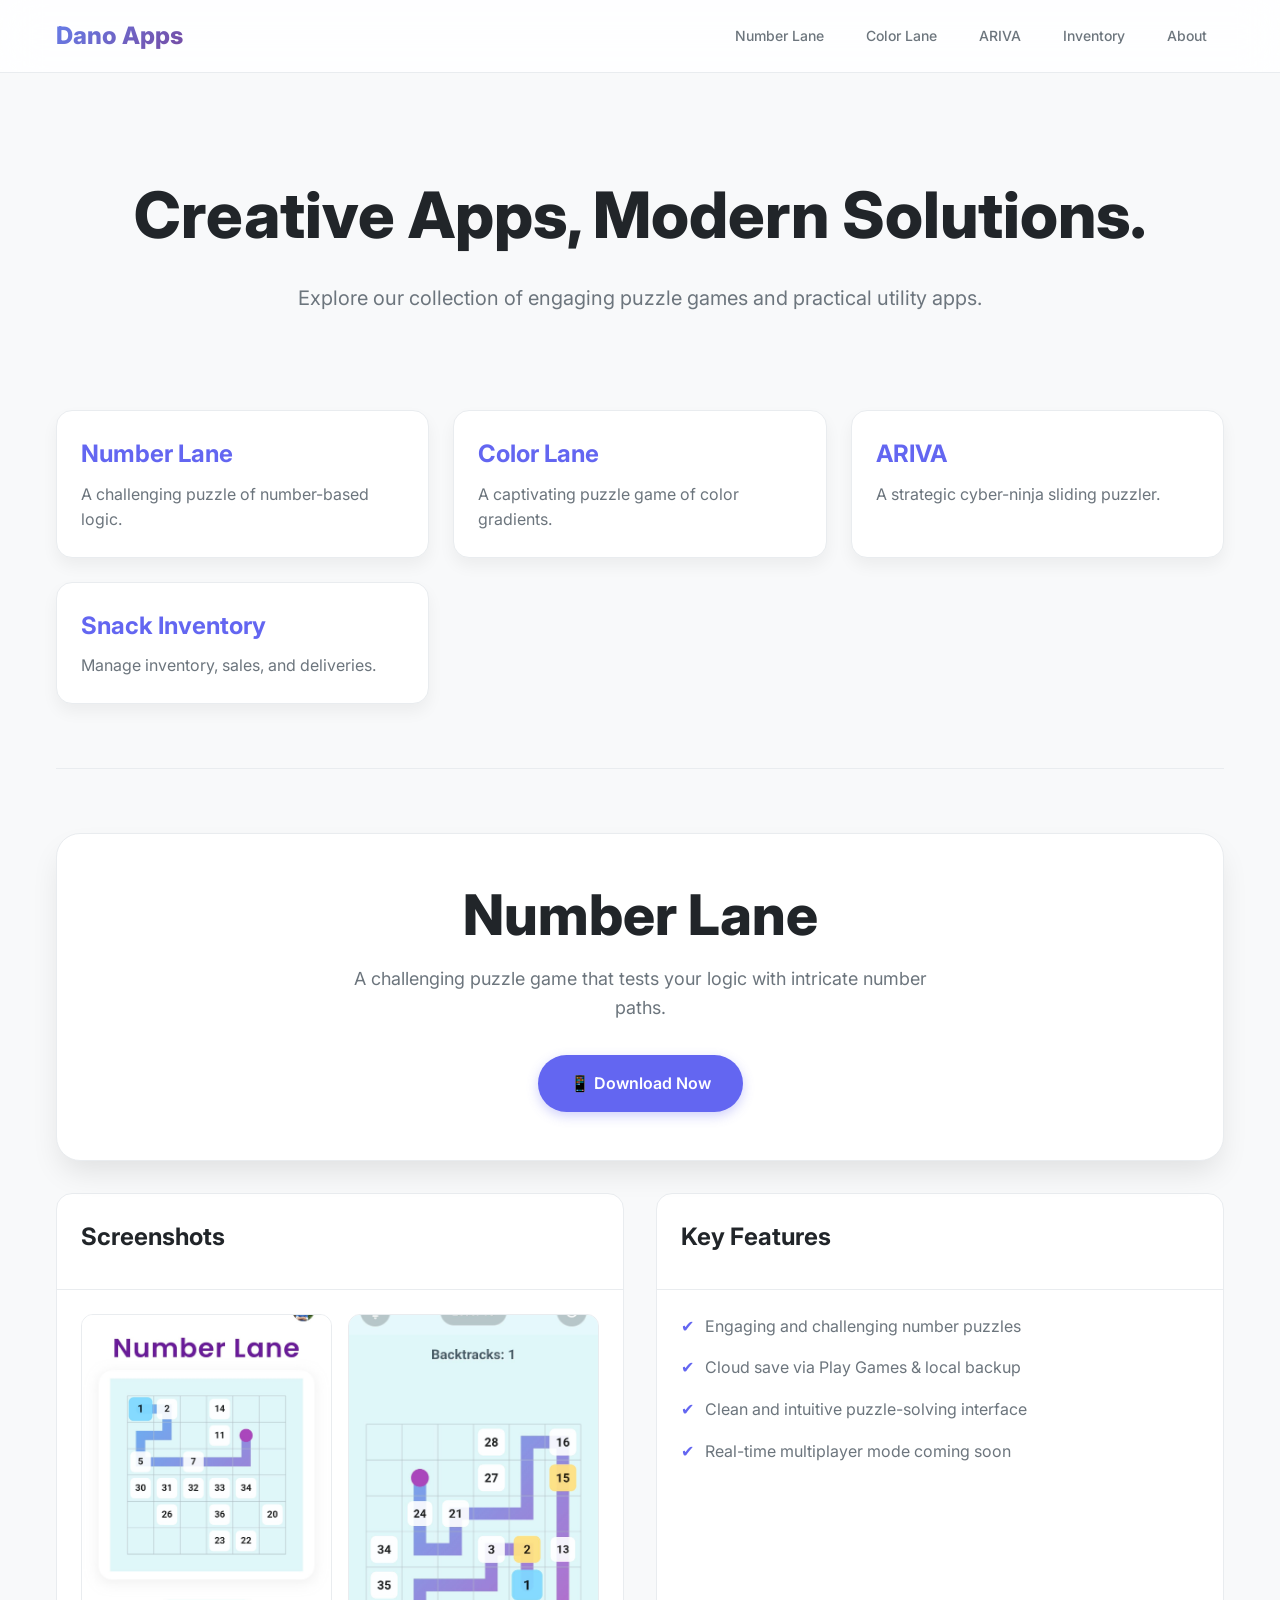
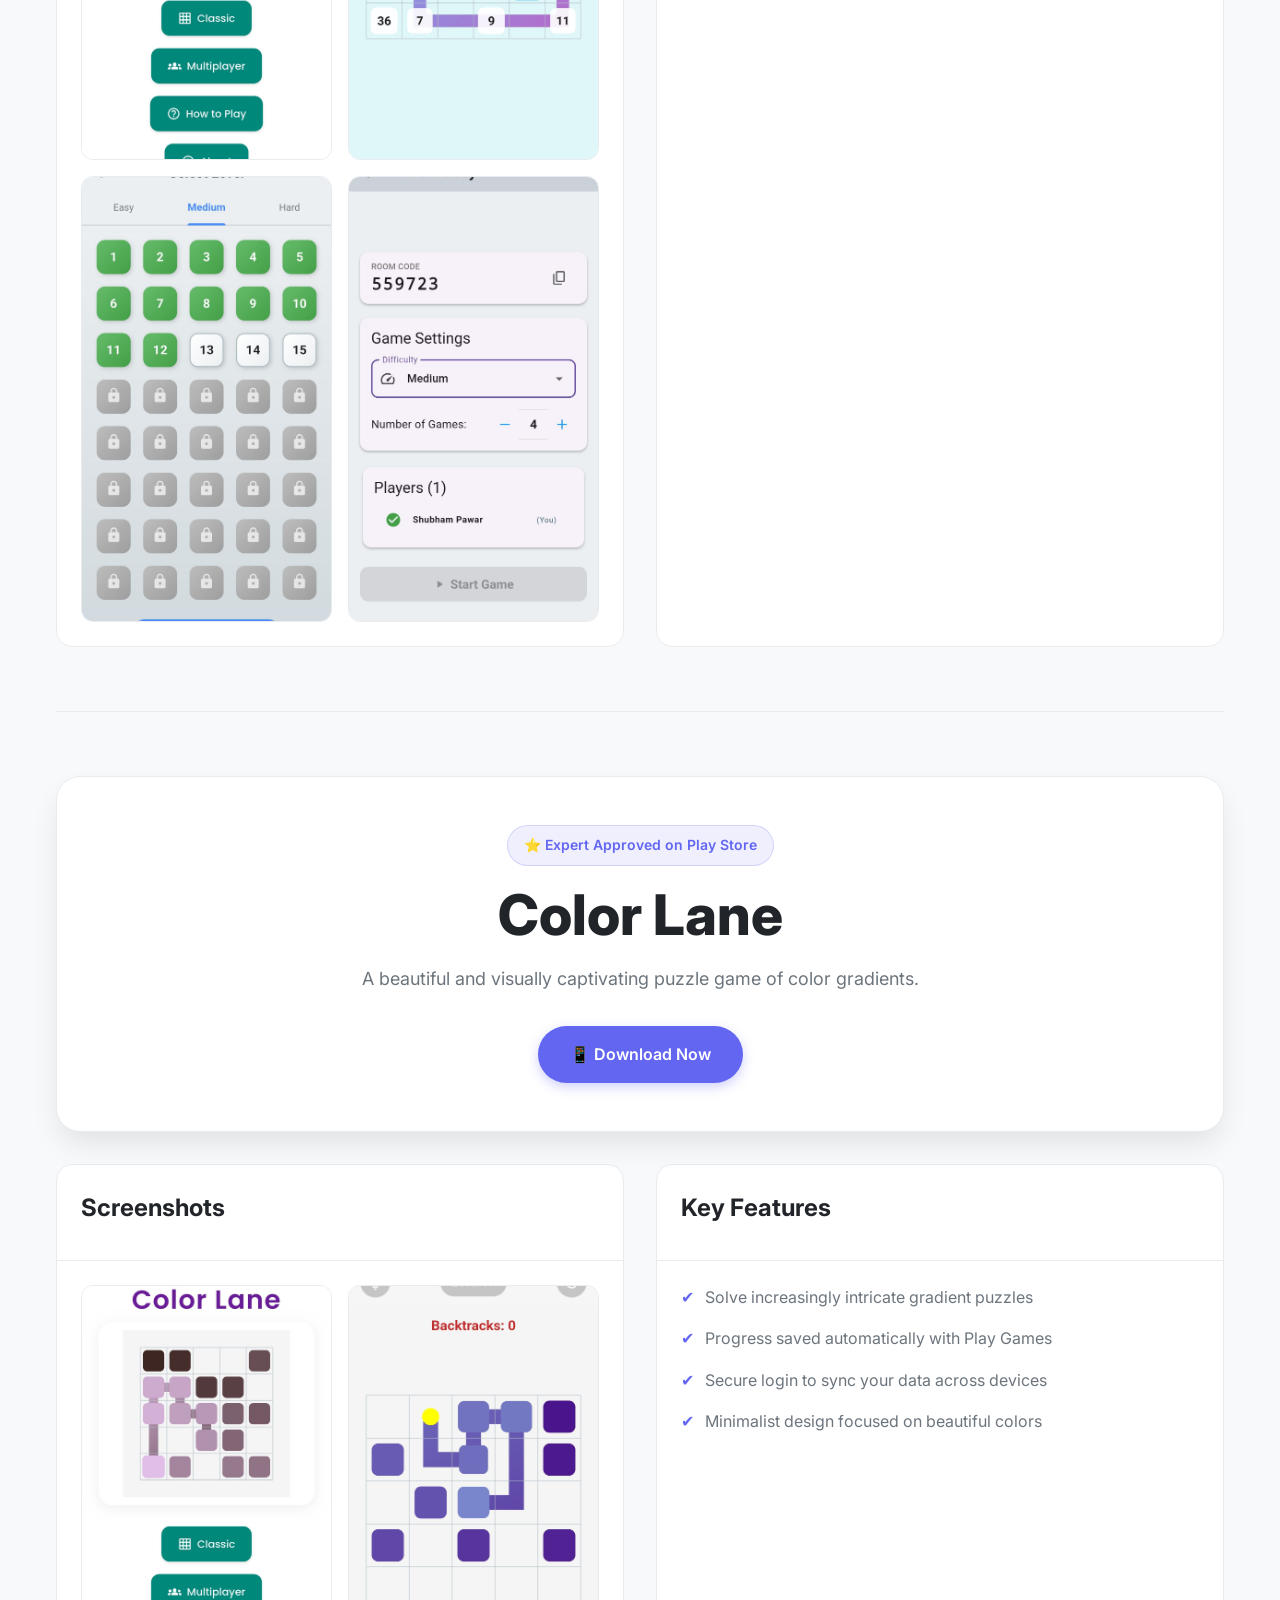
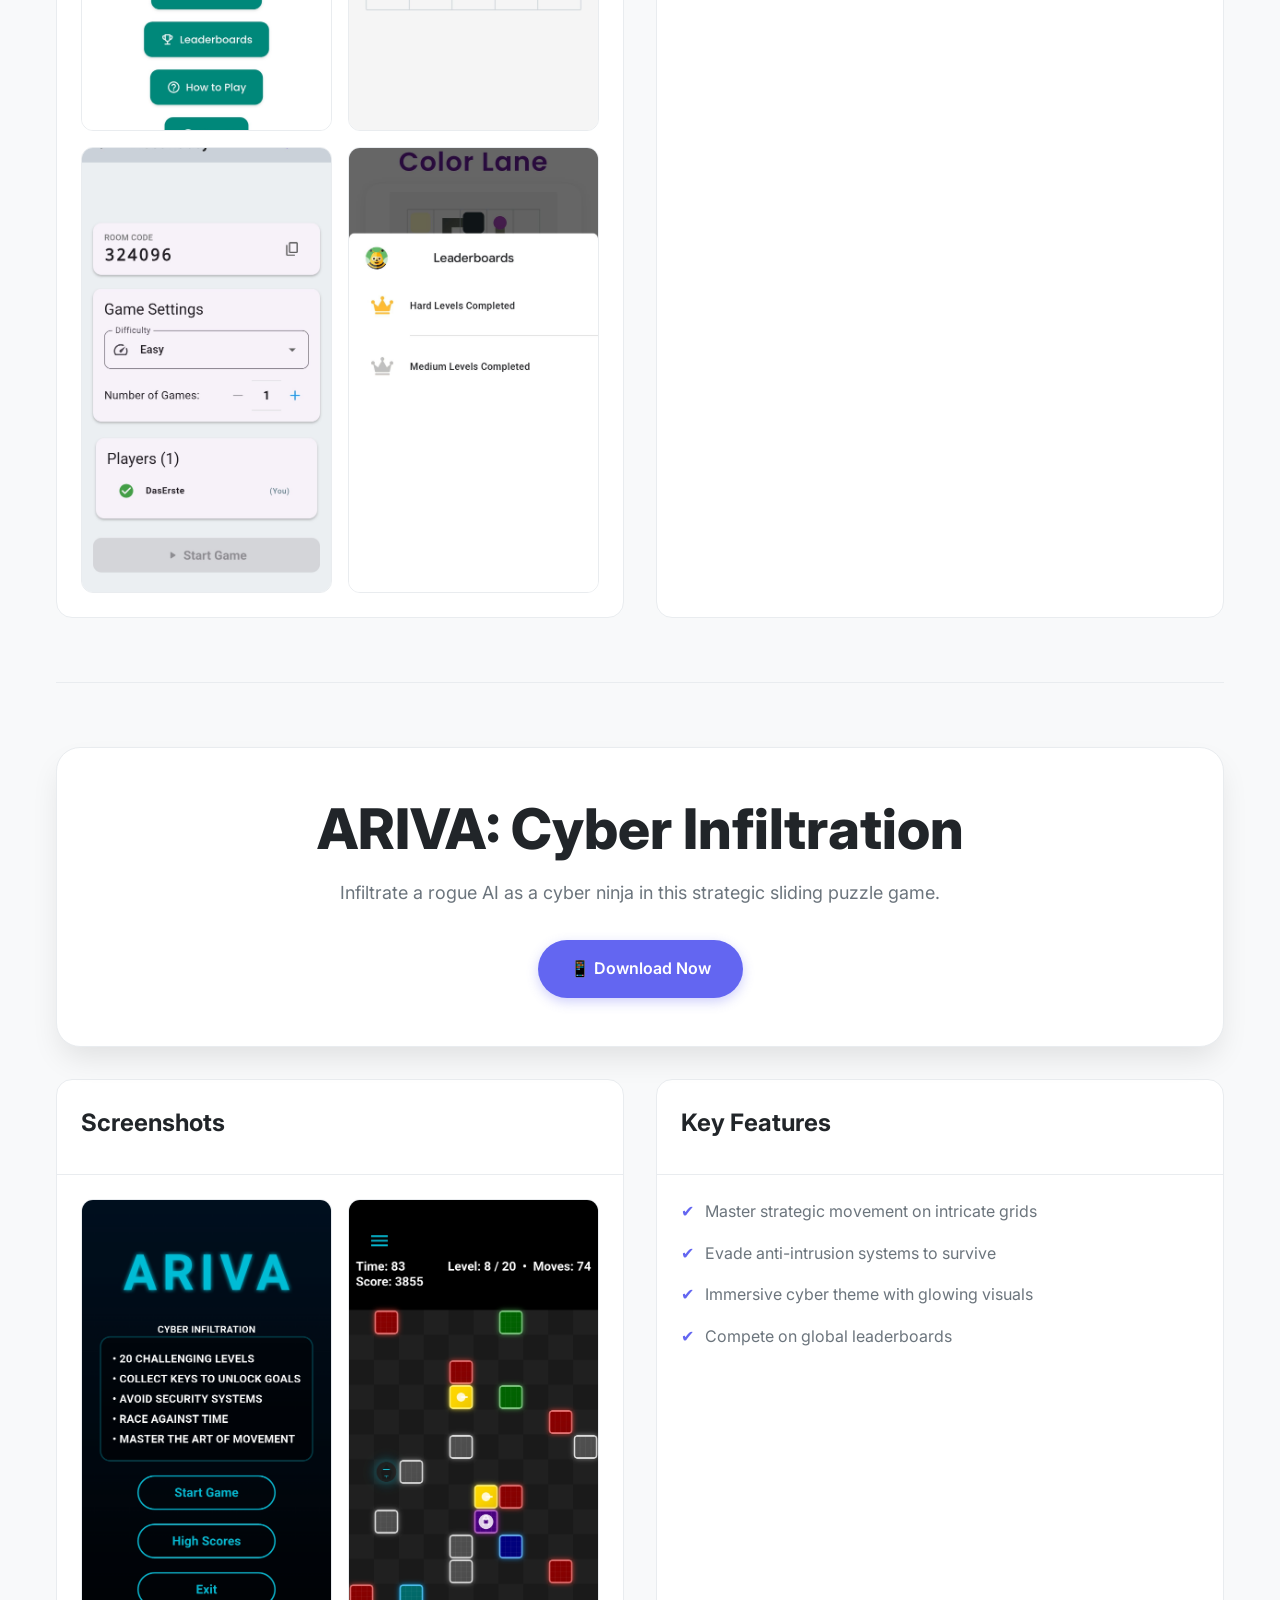
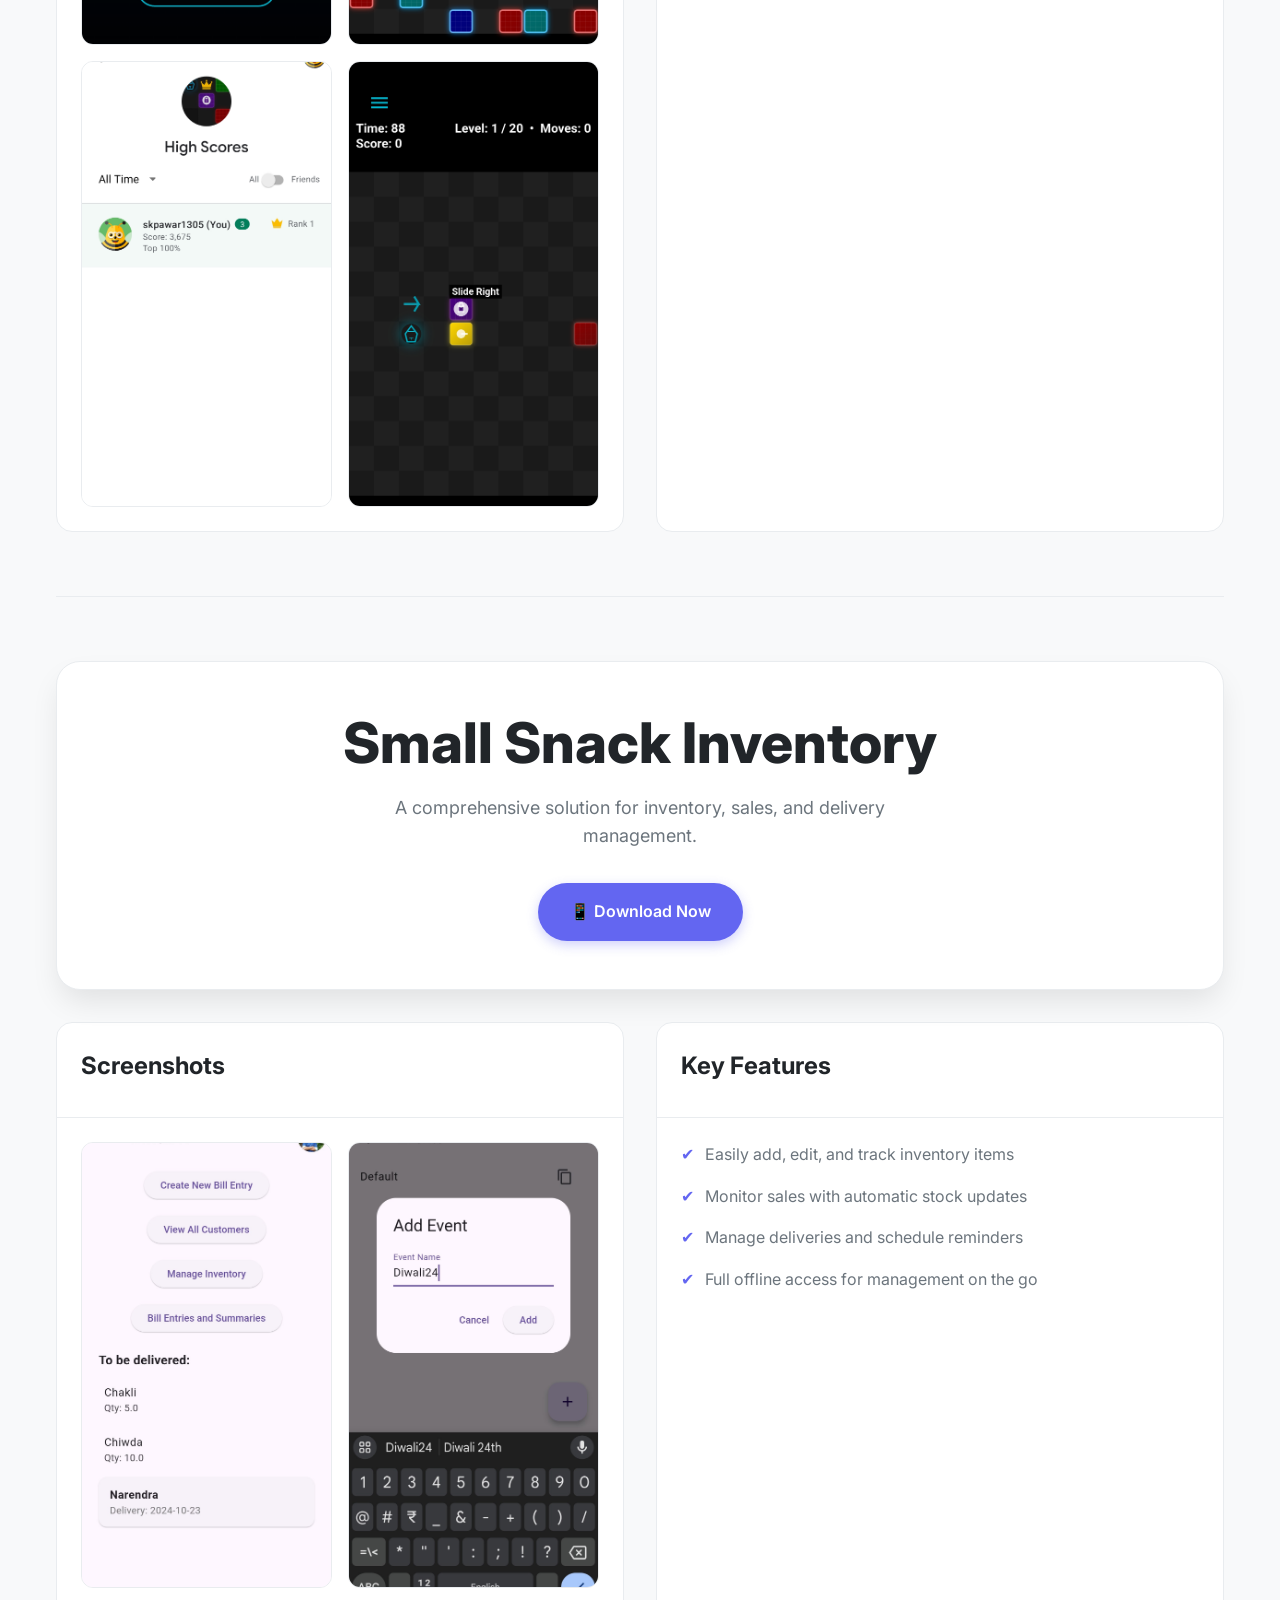
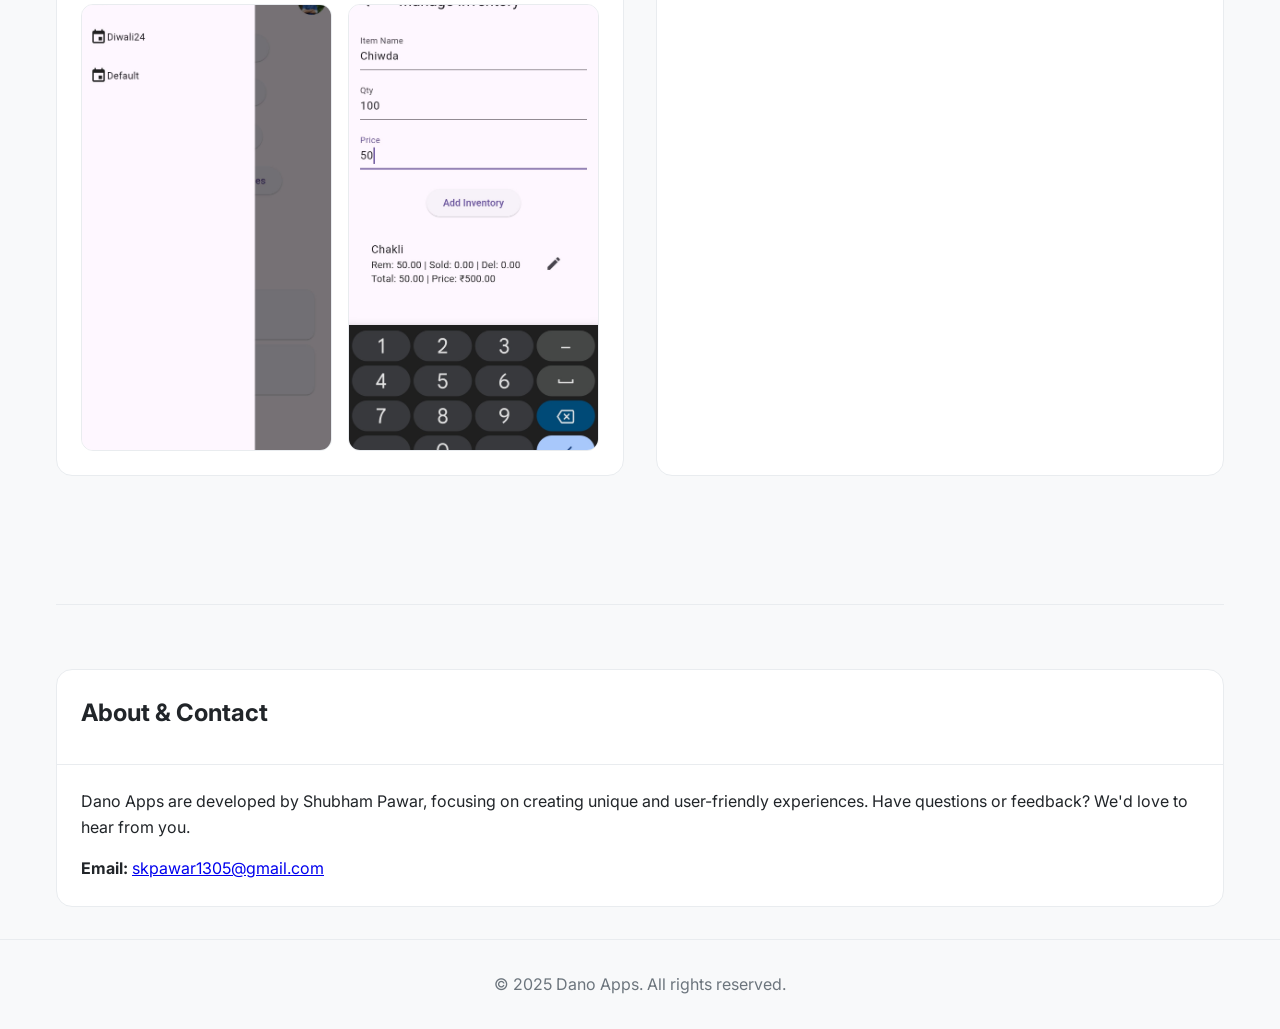
==== commit daf466eb: "Update index.html" ====
--- a/index.html
+++ b/index.html
@@ -3,24 +3,22 @@
 <head>
   <meta charset="UTF-8">
   <meta name="viewport" content="width=device-width, initial-scale=1.0">
-  <title>Dano Apps - Modern Portfolio</title>
+  <title>Dano Apps - A Light & Modern Portfolio</title>
   <link href="https://fonts.googleapis.com/css2?family=Inter:wght@300;400;500;600;700;800&display=swap" rel="stylesheet">
   <style>
+    /* --- NEW: Light Mode Color Palette --- */
     :root {
       --primary: #6366f1;
       --primary-dark: #4f46e5;
       --secondary: #f43f5e;
-      --accent: #06b6d4;
-      --bg-dark: #0f0f23;
-      --bg-card: #1a1a2e;
-      --text-primary: #ffffff;
-      --text-secondary: #94a3b8;
-      --border: #334155;
+      --bg-light: #f8f9fa; /* Off-white background */
+      --bg-card: #ffffff;  /* Pure white for cards */
+      --text-dark: #212529;  /* Dark gray for primary text */
+      --text-muted: #6c757d; /* Lighter gray for secondary text */
+      --border: #e9ecef;   /* Light border color */
       --gradient-1: linear-gradient(135deg, #667eea 0%, #764ba2 100%);
-      --gradient-2: linear-gradient(135deg, #f093fb 0%, #f5576c 100%);
-      --gradient-3: linear-gradient(135deg, #4facfe 0%, #00f2fe 100%);
-      --shadow: 0 10px 25px -5px rgba(0, 0, 0, 0.25);
-      --shadow-lg: 0 25px 50px -12px rgba(0, 0, 0, 0.25);
+      --shadow: 0 8px 16px rgba(0, 0, 0, 0.05);
+      --shadow-lg: 0 15px 30px -5px rgba(0, 0, 0, 0.1);
     }
 
     * {
@@ -29,37 +27,16 @@
       box-sizing: border-box;
     }
 
-    /* Add smooth scrolling */
     html {
       scroll-behavior: smooth;
     }
 
     body {
       font-family: 'Inter', system-ui, -apple-system, sans-serif;
-      background: var(--bg-dark);
-      color: var(--text-primary);
+      background: var(--bg-light); /* Light background */
+      color: var(--text-dark);      /* Dark text */
       line-height: 1.6;
       overflow-x: hidden;
-    }
-
-    body::before {
-      content: '';
-      position: fixed;
-      top: 0;
-      left: 0;
-      width: 100%;
-      height: 100%;
-      background: radial-gradient(circle at 25% 25%, #6366f1 0%, transparent 50%),
-                  radial-gradient(circle at 75% 75%, #f43f5e 0%, transparent 50%);
-      opacity: 0.1;
-      z-index: -1;
-      animation: float 20s ease-in-out infinite;
-    }
-
-    @keyframes float {
-      0%, 100% { transform: translate(0, 0) rotate(0deg); }
-      33% { transform: translate(30px, -30px) rotate(120deg); }
-      66% { transform: translate(-20px, 20px) rotate(240deg); }
     }
 
     header {
@@ -67,7 +44,7 @@
       top: 0;
       width: 100%;
       backdrop-filter: blur(20px);
-      background: rgba(15, 15, 35, 0.8);
+      background: rgba(255, 255, 255, 0.85); /* Light, translucent background */
       border-bottom: 1px solid var(--border);
       z-index: 1000;
       padding: 1rem 0;
@@ -88,7 +65,7 @@
       background: var(--gradient-1);
       -webkit-background-clip: text;
       background-clip: text;
-      color: transparent; /* Fallback for browsers that don't support background-clip */
+      color: transparent;
       -webkit-text-fill-color: transparent;
     }
 
@@ -97,13 +74,13 @@
       flex-direction: column;
       cursor: pointer;
       gap: 4px;
-      z-index: 1001; /* Ensure it's above the nav */
+      z-index: 1001;
     }
 
     .nav-toggle span {
       width: 25px;
       height: 3px;
-      background: var(--text-primary);
+      background: var(--text-dark); /* Dark bars for hamburger */
       border-radius: 2px;
       transition: all 0.3s ease;
     }
@@ -117,12 +94,11 @@
       gap: 0.5rem;
     }
     
-    /* Changed nav buttons to anchor tags for semantic links */
     .nav-link {
       padding: 0.5rem 1rem;
       background: transparent;
-      border: 1px solid var(--border);
-      color: var(--text-secondary);
+      border: 1px solid transparent; /* No border by default */
+      color: var(--text-muted);
       border-radius: 50px;
       cursor: pointer;
       transition: all 0.3s cubic-bezier(0.4, 0, 0.2, 1);
@@ -132,13 +108,12 @@
     }
 
     .nav-link:hover {
-      border-color: var(--primary);
-      color: var(--text-primary);
-      transform: translateY(-2px);
+      color: var(--primary);
+      background-color: rgba(99, 102, 241, 0.1);
     }
 
     main {
-      padding-top: 100px; /* Increased padding to clear fixed header */
+      padding-top: 100px;
     }
 
     .container {
@@ -147,7 +122,6 @@
       padding: 0 1rem;
     }
 
-    /* NEW: Intro Hero Section */
     .intro-hero {
       text-align: center;
       padding: 4rem 1rem;
@@ -157,21 +131,16 @@
       font-size: clamp(2.5rem, 6vw, 4rem);
       font-weight: 800;
       margin-bottom: 1rem;
-      background: var(--gradient-1);
-      -webkit-background-clip: text;
-      background-clip: text;
-      color: transparent;
-      -webkit-text-fill-color: transparent;
+      color: var(--text-dark);
     }
 
     .intro-hero p {
       font-size: 1.25rem;
-      color: var(--text-secondary);
+      color: var(--text-muted);
       max-width: 700px;
       margin: 0 auto;
     }
 
-    /* NEW: Portfolio Grid Section */
     .portfolio-grid {
       display: grid;
       grid-template-columns: repeat(auto-fit, minmax(280px, 1fr));
@@ -185,9 +154,9 @@
       border: 1px solid var(--border);
       padding: 1.5rem;
       text-decoration: none;
-      color: var(--text-primary);
+      color: var(--text-dark);
       transition: all 0.3s ease;
-      display: block;
+      box-shadow: var(--shadow);
     }
 
     .app-card:hover {
@@ -203,17 +172,16 @@
     }
 
     .app-card p {
-      color: var(--text-secondary);
+      color: var(--text-muted);
       font-size: 1rem;
     }
 
-    /* App sections are now always visible */
     .app-section {
       padding: 4rem 0;
       border-top: 1px solid var(--border);
     }
     .app-section:first-of-type {
-      border-top: none; /* Remove border from the first app section */
+      border-top: none;
     }
 
     .hero {
@@ -223,29 +191,18 @@
       overflow: hidden;
       position: relative;
       box-shadow: var(--shadow-lg);
-    }
-
-    .hero::before {
-      content: '';
-      position: absolute;
-      top: 0;
-      left: 0;
-      right: 0;
-      height: 1px;
-      background: var(--gradient-1);
+      border: 1px solid var(--border);
     }
 
     .hero-content {
       padding: 3rem 2rem;
       text-align: center;
-      position: relative;
-      z-index: 2;
     }
 
     .hero-badge {
       display: inline-block;
       background: rgba(99, 102, 241, 0.1);
-      border: 1px solid rgba(99, 102, 241, 0.3);
+      border: 1px solid rgba(99, 102, 241, 0.2);
       color: var(--primary);
       padding: 0.5rem 1rem;
       border-radius: 50px;
@@ -263,7 +220,7 @@
     
     .hero p {
       font-size: 1.125rem;
-      color: var(--text-secondary);
+      color: var(--text-muted);
       max-width: 600px;
       margin: 0 auto 2rem;
     }
@@ -272,24 +229,25 @@
       display: inline-flex;
       align-items: center;
       gap: 0.5rem;
-      background: var(--gradient-1);
+      background: var(--primary);
       color: white;
       padding: 1rem 2rem;
       border-radius: 50px;
       text-decoration: none;
       font-weight: 600;
       transition: all 0.3s ease;
-      box-shadow: var(--shadow);
+      box-shadow: 0 4px 12px rgba(99, 102, 241, 0.3);
     }
 
     .download-btn:hover {
-      transform: translateY(-3px) scale(1.02);
-      box-shadow: var(--shadow-lg);
+      transform: translateY(-3px);
+      box-shadow: 0 8px 20px rgba(99, 102, 241, 0.3);
+      background: var(--primary-dark);
     }
 
     .content {
       display: grid;
-      grid-template-columns: repeat(auto-fit, minmax(300px, 1fr));
+      grid-template-columns: 1fr 1fr;
       gap: 2rem;
     }
 
@@ -299,8 +257,6 @@
       border: 1px solid var(--border);
       overflow: hidden;
     }
-    
-    /* Removed hover effect from layout cards to avoid competing with app-card hover */
 
     .card-header {
       padding: 1.5rem;
@@ -319,7 +275,7 @@
 
     .screenshots {
       display: grid;
-      grid-template-columns: repeat(auto-fit, minmax(250px, 1fr));
+      grid-template-columns: repeat(auto-fit, minmax(200px, 1fr));
       gap: 1rem;
     }
 
@@ -327,7 +283,7 @@
       aspect-ratio: 9/16;
       border-radius: 12px;
       overflow: hidden;
-      position: relative;
+      border: 1px solid var(--border);
     }
     
     .screenshot img {
@@ -335,40 +291,34 @@
       height: 100%;
       object-fit: cover;
     }
-
-    .features {
-      display: grid;
+    
+    /* Simplified features list */
+    .features-list {
+      list-style-type: none; /* remove default bullets */
+      padding-left: 0;
+      display: flex;
+      flex-direction: column;
       gap: 1rem;
     }
-
-    .feature {
-      background: rgba(99, 102, 241, 0.05);
-      border: 1px solid rgba(99, 102, 241, 0.1);
-      border-radius: 12px;
-      padding: 1.5rem;
+    
+    .features-list li {
+      color: var(--text-muted);
+      padding-left: 1.5rem;
       position: relative;
-      overflow: hidden;
-    }
-    
-    .feature::before {
-      content: '';
+    }
+    
+    /* Custom checkmark bullet */
+    .features-list li::before {
+      content: '✔';
       position: absolute;
-      top: 0;
       left: 0;
-      width: 4px;
-      height: 100%;
-      background: var(--gradient-1);
-    }
-
-    .feature-title {
+      color: var(--primary);
       font-weight: 600;
-      color: var(--primary);
-      margin-bottom: 0.5rem;
-    }
-
+    }
+    
     .about-contact {
         display: grid;
-        grid-template-columns: 1fr; /* Stacked by default now */
+        grid-template-columns: 1fr;
         gap: 2rem;
         margin: 4rem 0 2rem;
         padding-top: 4rem;
@@ -388,22 +338,19 @@
     footer {
       text-align: center;
       padding: 2rem;
-      color: var(--text-secondary);
+      color: var(--text-muted);
       border-top: 1px solid var(--border);
       margin-top: 2rem;
     }
 
     @media (max-width: 768px) {
-      .nav-toggle {
-        display: flex;
-      }
-
+      .nav-toggle { display: flex; }
       nav {
-        position: absolute;
+        position: fixed;
         top: 0;
         left: 0;
         right: 0;
-        background: rgba(15, 15, 35, 0.98);
+        background: rgba(255, 255, 255, 0.98);
         backdrop-filter: blur(20px);
         height: 100vh;
         flex-direction: column;
@@ -411,40 +358,13 @@
         align-items: center;
         justify-content: center;
         transform: translateY(-100%);
-        opacity: 0;
         visibility: hidden;
-        transition: all 0.4s cubic-bezier(0.86, 0, 0.07, 1);
+        transition: transform 0.4s cubic-bezier(0.86, 0, 0.07, 1);
       }
-
-      nav.active {
-        transform: translateY(0);
-        opacity: 1;
-        visibility: visible;
-      }
-      
-      /* Make nav links bigger for mobile */
-      .nav-link {
-        width: 100%;
-        text-align: center;
-        padding: 1rem;
-        font-size: 1.25rem;
-      }
-
-      .hero-content {
-        padding: 2rem 1rem;
-      }
-
-      .screenshots {
-        grid-template-columns: repeat(2, 1fr);
-      }
-      
-      .content {
-         grid-template-columns: 1fr;
-      }
-
-      .container {
-        padding: 0 0.5rem;
-      }
+      nav.active { transform: translateY(0); visibility: visible; }
+      .nav-link { width: 100%; text-align: center; padding: 1rem; font-size: 1.25rem; }
+      .content { grid-template-columns: 1fr; }
+      .screenshots { grid-template-columns: repeat(2, 1fr); }
     }
   </style>
 </head>
@@ -453,17 +373,13 @@
   <header>
     <div class="header-content">
       <div class="logo">Dano Apps</div>
-      <div class="nav-toggle" onclick="toggleNav()">
-        <span></span>
-        <span></span>
-        <span></span>
-      </div>
+      <div class="nav-toggle" onclick="toggleNav()"><span></span><span></span><span></span></div>
       <nav id="nav">
         <a href="#numberlane" class="nav-link" onclick="closeNav()">Number Lane</a>
         <a href="#colorlane" class="nav-link" onclick="closeNav()">Color Lane</a>
         <a href="#ariva" class="nav-link" onclick="closeNav()">ARIVA</a>
         <a href="#inventory" class="nav-link" onclick="closeNav()">Inventory</a>
-        <a href="#about" class="nav-link" onclick="closeNav()">About & Contact</a>
+        <a href="#about" class="nav-link" onclick="closeNav()">About</a>
       </nav>
     </div>
   </header>
@@ -472,26 +388,26 @@
     <div class="container">
     
       <section class="intro-hero">
-        <h1>Creative Apps for Modern Problems</h1>
-        <p>From engaging puzzle games that challenge your mind to practical utilities that simplify your life, explore our collection of beautifully crafted mobile applications.</p>
+        <h1>Creative Apps, Modern Solutions.</h1>
+        <p>Explore our collection of engaging puzzle games and practical utility apps.</p>
       </section>
 
       <section class="portfolio-grid">
         <a href="#numberlane" class="app-card">
           <h3>Number Lane</h3>
-          <p>An engaging puzzle of intricate number-based challenges.</p>
+          <p>A challenging puzzle of number-based logic.</p>
         </a>
         <a href="#colorlane" class="app-card">
           <h3>Color Lane</h3>
-          <p>A visually captivating puzzle game of color gradients.</p>
+          <p>A captivating puzzle game of color gradients.</p>
         </a>
         <a href="#ariva" class="app-card">
           <h3>ARIVA</h3>
-          <p>Infiltrate the digital realm as a cyber ninja in this sliding puzzler.</p>
+          <p>A strategic cyber-ninja sliding puzzler.</p>
         </a>
         <a href="#inventory" class="app-card">
-          <h3>Small Snack Inventory</h3>
-          <p>The perfect solution for managing snack inventory and sales.</p>
+          <h3>Snack Inventory</h3>
+          <p>Manage inventory, sales, and deliveries.</p>
         </a>
       </section>
 
@@ -499,7 +415,7 @@
         <div class="hero">
           <div class="hero-content">
             <h1>Number Lane</h1>
-            <p>An engaging puzzle experience that challenges your mind with intricate number-based gameplay.</p>
+            <p>A challenging puzzle game that tests your logic with intricate number paths.</p>
             <a href="https://play.google.com/store/apps/details?id=com.dano.number_lane" class="download-btn">📱 Download Now</a>
           </div>
         </div>
@@ -514,13 +430,15 @@
              </div></div>
           </div>
           <div class="card">
-             <div class="card-header"><h2>Features</h2></div>
-             <div class="card-content"><div class="features">
-                <div class="feature"><div class="feature-title">Visually Engaging Puzzles</div><div>Solve intricate levels by identifying and tracing the correct color gradient path</div></div>
-                <div class="feature"><div class="feature-title">Cloud Save & Local Backup</div><div>Progress is saved to Play Games Services and backed up locally</div></div>
-                <div class="feature"><div class="feature-title">Intuitive Interface</div><div>Clean, user-friendly design focused on seamless puzzle-solving</div></div>
-                <div class="feature"><div class="feature-title">Future Multiplayer</div><div>Plans for real-time multiplayer using a secure backend system</div></div>
-             </div></div>
+             <div class="card-header"><h2>Key Features</h2></div>
+             <div class="card-content">
+               <ul class="features-list">
+                 <li>Engaging and challenging number puzzles</li>
+                 <li>Cloud save via Play Games & local backup</li>
+                 <li>Clean and intuitive puzzle-solving interface</li>
+                 <li>Real-time multiplayer mode coming soon</li>
+               </ul>
+             </div>
           </div>
         </div>
       </section>
@@ -530,7 +448,7 @@
           <div class="hero-content">
             <div class="hero-badge">⭐ Expert Approved on Play Store</div>
             <h1>Color Lane</h1>
-            <p>A visually captivating puzzle game of color gradients that challenges your perception.</p>
+            <p>A beautiful and visually captivating puzzle game of color gradients.</p>
             <a href="https://play.google.com/store/apps/details?id=com.dano.color_lane" class="download-btn">📱 Download Now</a>
           </div>
         </div>
@@ -543,92 +461,76 @@
                 <div class="screenshot"><img src="images/color_lane/3.jpg" alt="Color Lane Screenshot 3" /></div>
                 <div class="screenshot"><img src="images/color_lane/4.jpg" alt="Color Lane Screenshot 4" /></div>
              </div></div>
-          </div>
-          <div class="card">
-             <div class="card-header"><h2>Features</h2></div>
-             <div class="card-content"><div class="features">
-                <div class="feature"><div class="feature-title">Visually Engaging Puzzles</div><div>Progress through increasingly intricate levels that challenge your perception</div></div>
-                <div class="feature"><div class="feature-title">Play Games Cloud Save</div><div>Your progress is saved to Play Games Services when online</div></div>
-                <div class="feature"><div class="feature-title">Secure Login</div><div>Securely log in to sync progress and access potential features</div></div>
-                <div class="feature"><div class="feature-title">Beautiful Design</div><div>Focused on beautiful color gradients and seamless puzzle-solving</div></div>
-             </div></div>
-          </div>
+           </div>
+           <div class="card">
+             <div class="card-header"><h2>Key Features</h2></div>
+             <div class="card-content">
+               <ul class="features-list">
+                 <li>Solve increasingly intricate gradient puzzles</li>
+                 <li>Progress saved automatically with Play Games</li>
+                 <li>Secure login to sync your data across devices</li>
+                 <li>Minimalist design focused on beautiful colors</li>
+               </ul>
+             </div>
+           </div>
         </div>
       </section>
 
       <section id="ariva" class="app-section">
-         <div class="hero">
-          <div class="hero-content">
+        <div class="hero"><div class="hero-content">
             <h1>ARIVA: Cyber Infiltration</h1>
-            <p>Dive into the digital realm as a cyber ninja on a mission to outsmart a rogue AI network.</p>
+            <p>Infiltrate a rogue AI as a cyber ninja in this strategic sliding puzzle game.</p>
             <a href="https://play.google.com/store/apps/details?id=com.dano.ariva" class="download-btn">📱 Download Now</a>
-          </div>
-        </div>
+        </div></div>
         <div class="content">
-           <div class="card">
-             <div class="card-header"><h2>Screenshots</h2></div>
-             <div class="card-content"><div class="screenshots">
+            <div class="card"><div class="card-header"><h2>Screenshots</h2></div><div class="card-content"><div class="screenshots">
                 <div class="screenshot"><img src="images/ariva/1.jpg" alt="ARIVA Screenshot 1" /></div>
                 <div class="screenshot"><img src="images/ariva/2.jpg" alt="ARIVA Screenshot 2" /></div>
                 <div class="screenshot"><img src="images/ariva/3.jpg" alt="ARIVA Screenshot 3" /></div>
                 <div class="screenshot"><img src="images/ariva/4.jpg" alt="ARIVA Screenshot 4" /></div>
-             </div></div>
-          </div>
-          <div class="card">
-             <div class="card-header"><h2>Features</h2></div>
-             <div class="card-content"><div class="features">
-                 <div class="feature"><div class="feature-title">Strategic Sliding Puzzles</div><div>Master the art of movement across intricate grid layouts</div></div>
-                 <div class="feature"><div class="feature-title">Evade Cyber Threats</div><div>Avoid red and gray anti-intrusion systems that instantly end your mission</div></div>
-                 <div class="feature"><div class="feature-title">Immersive Cyber Theme</div><div>Enjoy glowing visuals, sleek dark UI, and atmospheric sound effects</div></div>
-                 <div class="feature"><div class="feature-title">Compete for Glory</div><div>Submit your score to the leaderboard and prove you're the ultimate cyber ninja</div></div>
-             </div></div>
-          </div>
+            </div></div></div>
+            <div class="card"><div class="card-header"><h2>Key Features</h2></div><div class="card-content">
+                <ul class="features-list">
+                    <li>Master strategic movement on intricate grids</li>
+                    <li>Evade anti-intrusion systems to survive</li>
+                    <li>Immersive cyber theme with glowing visuals</li>
+                    <li>Compete on global leaderboards</li>
+                </ul>
+            </div></div>
         </div>
       </section>
 
       <section id="inventory" class="app-section">
-         <div class="hero">
-          <div class="hero-content">
+        <div class="hero"><div class="hero-content">
             <h1>Small Snack Inventory</h1>
-            <p>Your comprehensive solution for snack inventory management with sales tracking and delivery management.</p>
+            <p>A comprehensive solution for inventory, sales, and delivery management.</p>
             <a href="https://play.google.com/store/apps/details?id=com.dano.small_snack_inventory" class="download-btn">📱 Download Now</a>
-          </div>
-        </div>
+        </div></div>
         <div class="content">
-           <div class="card">
-             <div class="card-header"><h2>Screenshots</h2></div>
-             <div class="card-content"><div class="screenshots">
+            <div class="card"><div class="card-header"><h2>Screenshots</h2></div><div class="card-content"><div class="screenshots">
                 <div class="screenshot"><img src="images/ssi/1.jpg" alt="Inventory Screenshot 1" /></div>
                 <div class="screenshot"><img src="images/ssi/2.jpg" alt="Inventory Screenshot 2" /></div>
                 <div class="screenshot"><img src="images/ssi/3.jpg" alt="Inventory Screenshot 3" /></div>
                 <div class="screenshot"><img src="images/ssi/4.jpg" alt="Inventory Screenshot 4" /></div>
-             </div></div>
-          </div>
-          <div class="card">
-             <div class="card-header"><h2>Features</h2></div>
-             <div class="card-content"><div class="features">
-                <div class="feature"><div class="feature-title">Inventory Management</div><div>Easily manage your snack inventory by adding, editing, and removing items</div></div>
-                <div class="feature"><div class="feature-title">Sales Tracking</div><div>Monitor sales and billing activities with automatic inventory updates</div></div>
-                <div class="feature"><div class="feature-title">Delivery Management</div><div>Track undelivered quantities and schedule timely reminders</div></div>
-                <div class="feature"><div class="feature-title">Customer Management</div><div>Organize your customer database and link customers to transactions</div></div>
-                <div class="feature"><div class="feature-title">Offline Access</div><div>Manage inventory and track sales even without an internet connection</div></div>
-             </div></div>
-          </div>
-        </div>
-      </section>
+            </div></div></div>
+            <div class="card"><div class="card-header"><h2>Key Features</h2></div><div class="card-content">
+                <ul class="features-list">
+                    <li>Easily add, edit, and track inventory items</li>
+                    <li>Monitor sales with automatic stock updates</li>
+                    <li>Manage deliveries and schedule reminders</li>
+                    <li>Full offline access for management on the go</li>
+                </ul>
+            </div></div>
+        </div>
+      </section>
+
 
       <section id="about" class="about-contact">
         <div class="card">
-          <div class="card-header"><h2>About Dano Apps</h2></div>
+          <div class="card-header"><h2>About & Contact</h2></div>
           <div class="card-content">
-            <p>Our applications are crafted to provide unique and engaging experiences, from visually stimulating puzzles to practical utility apps. Developed by Shubham Pawar, we focus on smooth gameplay, user-friendly design, and secure data handling.</p>
-          </div>
-        </div>
-        <div class="card contact">
-          <div class="card-header"><h2>Contact Us</h2></div>
-          <div class="card-content">
-            <p>Have questions or feedback? We'd love to hear from you!</p>
-            <p>Email: <a href="mailto:skpawar1305@gmail.com">skpawar1305@gmail.com</a></p>
+            <p>Dano Apps are developed by Shubham Pawar, focusing on creating unique and user-friendly experiences. Have questions or feedback? We'd love to hear from you.</p>
+            <p style="margin-top: 1rem;"><strong>Email:</strong> <a href="mailto:skpawar1305@gmail.com">skpawar1305@gmail.com</a></p>
           </div>
         </div>
       </section>
@@ -641,17 +543,12 @@
 
   <script>
     function toggleNav() {
-      const nav = document.getElementById('nav');
-      const toggle = document.querySelector('.nav-toggle');
-      nav.classList.toggle('active');
-      toggle.classList.toggle('active');
-    }
-
+      document.getElementById('nav').classList.toggle('active');
+      document.querySelector('.nav-toggle').classList.toggle('active');
+    }
     function closeNav() {
-      const nav = document.getElementById('nav');
-      const toggle = document.querySelector('.nav-toggle');
-      nav.classList.remove('active');
-      toggle.classList.remove('active');
+      document.getElementById('nav').classList.remove('active');
+      document.querySelector('.nav-toggle').classList.remove('active');
     }
   </script>
 </body>
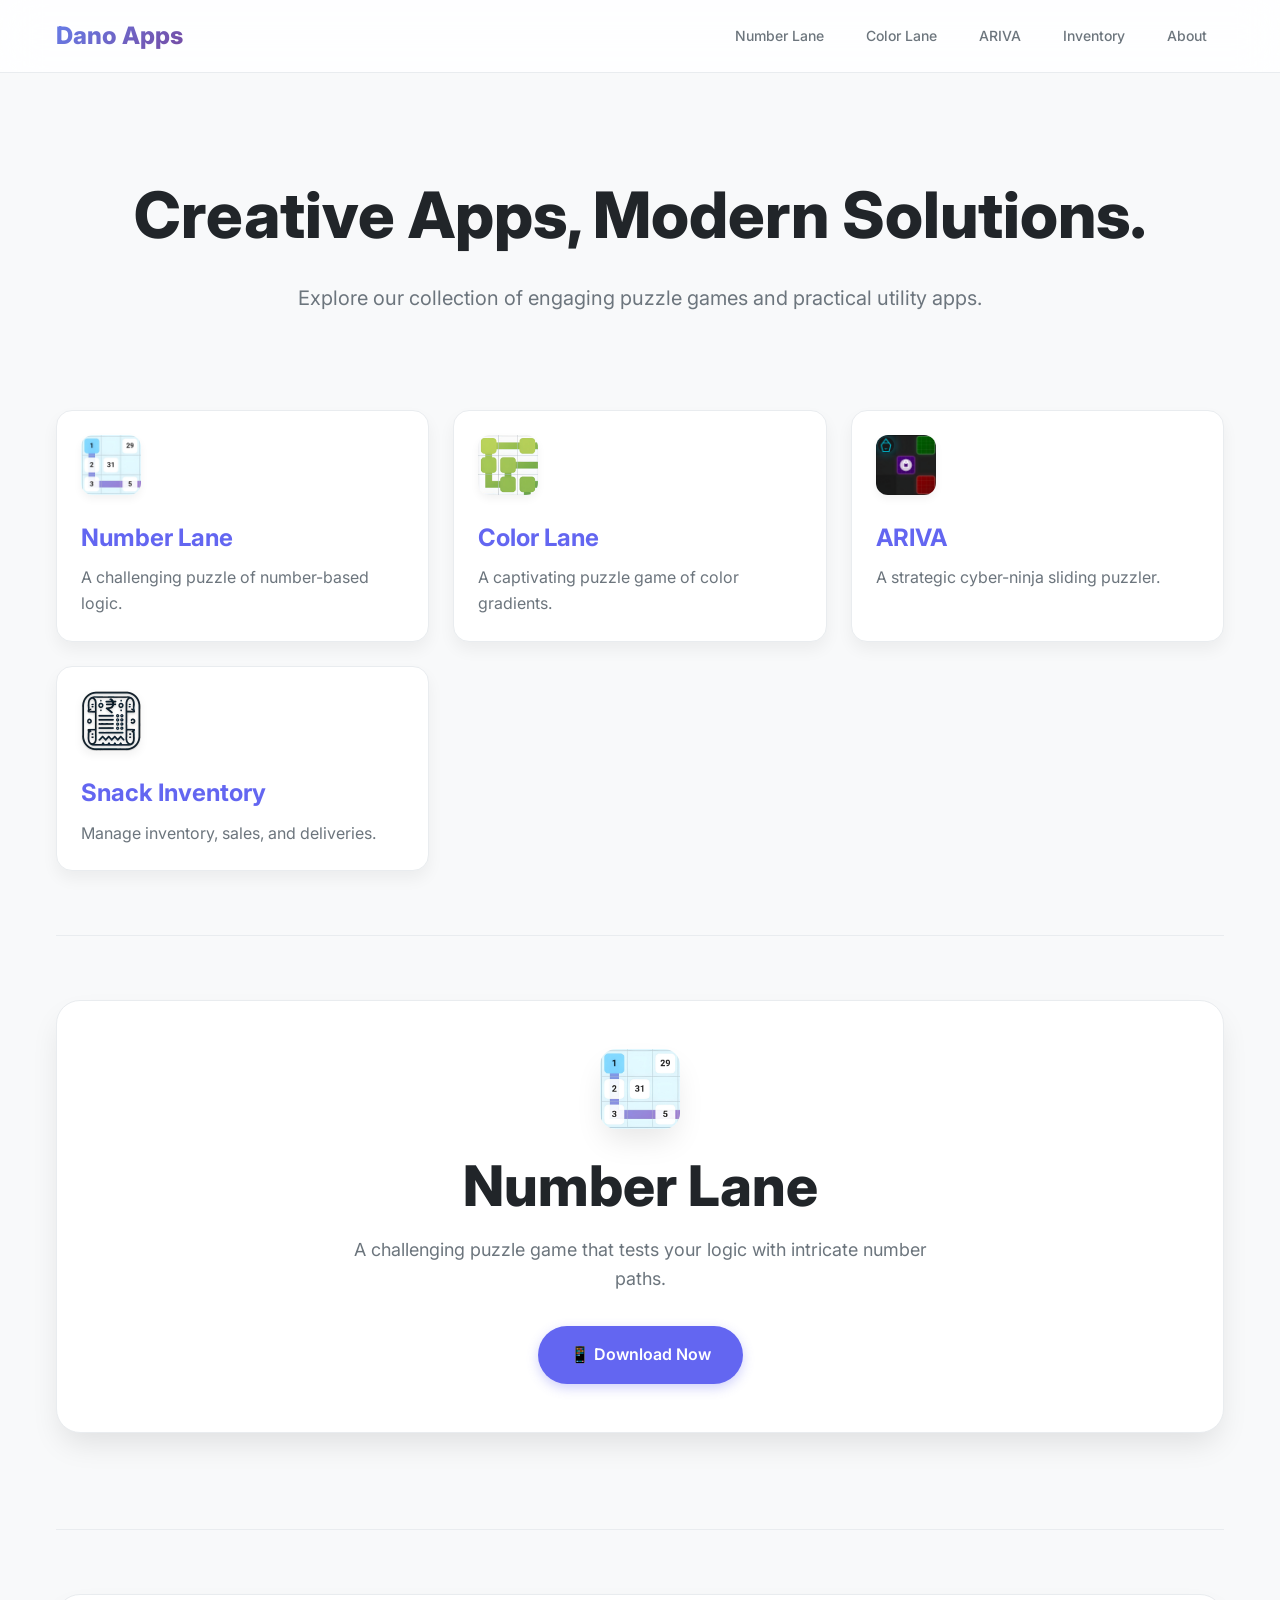
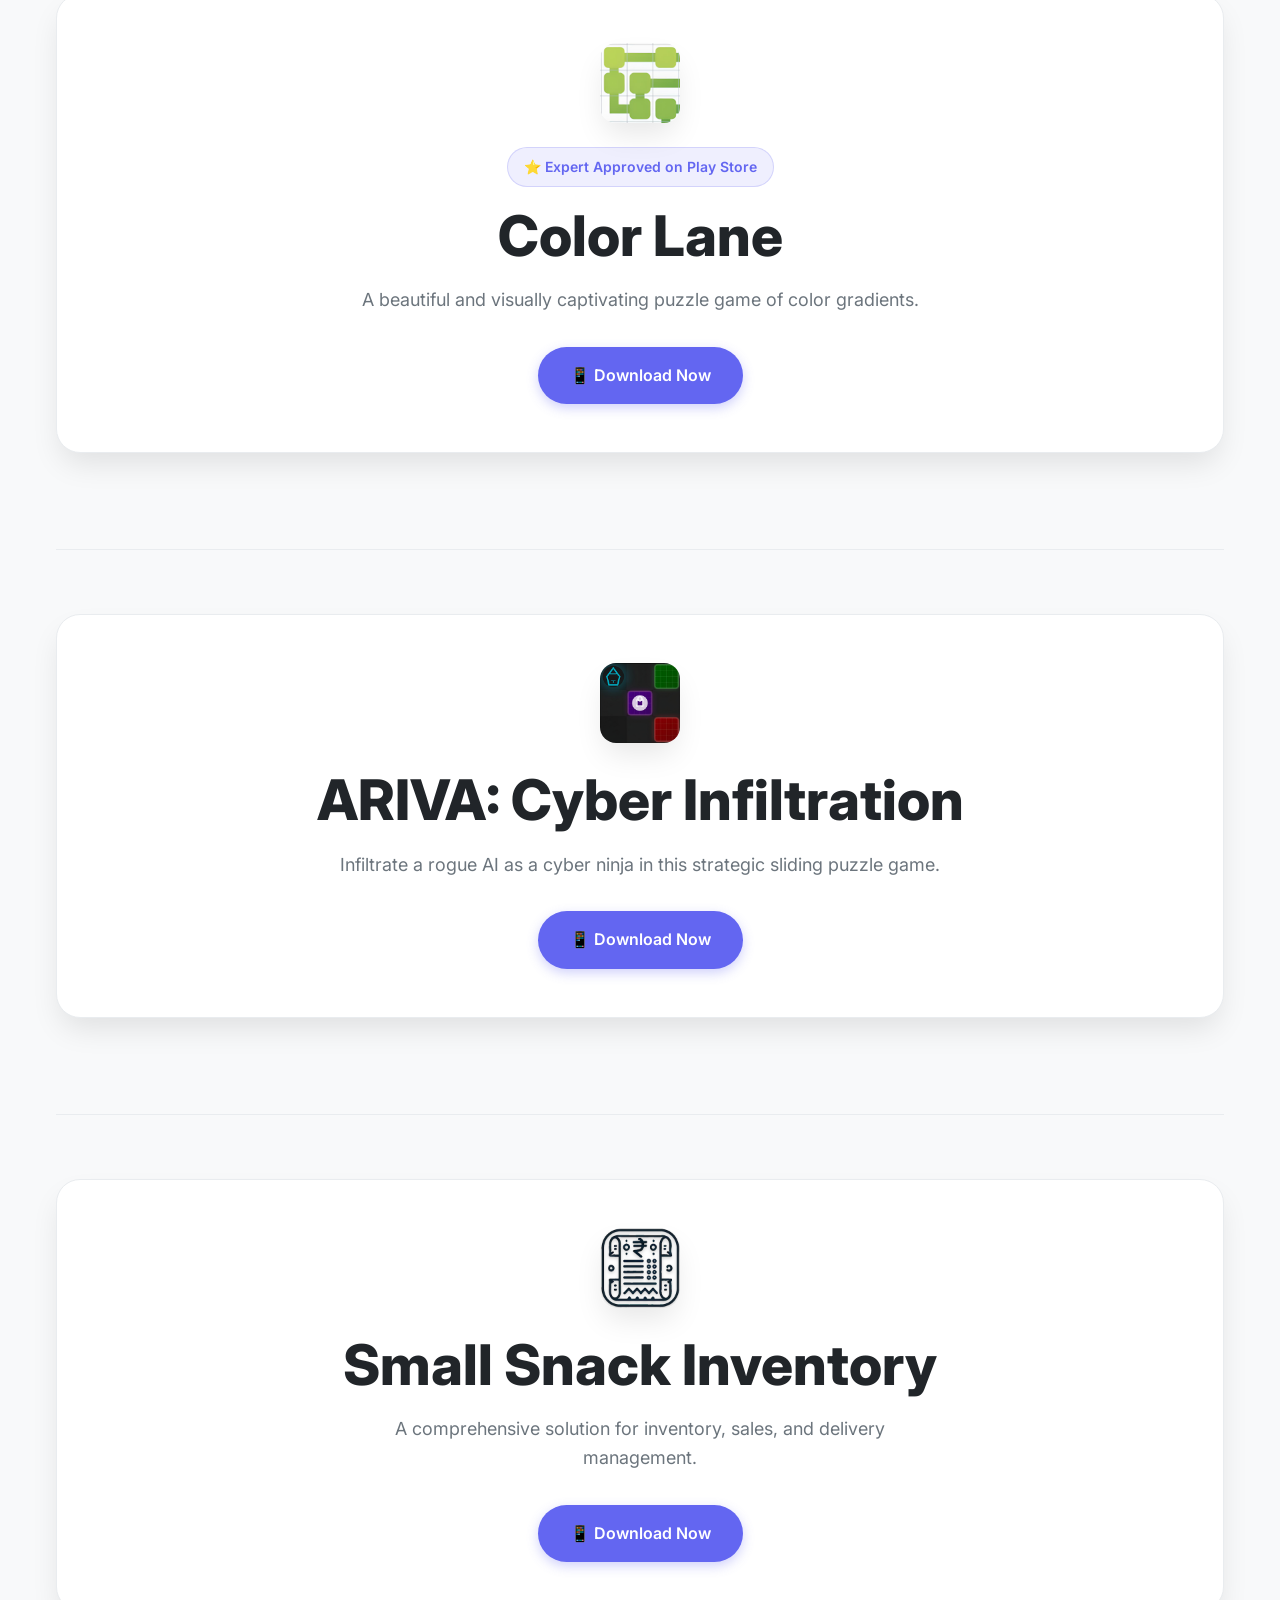
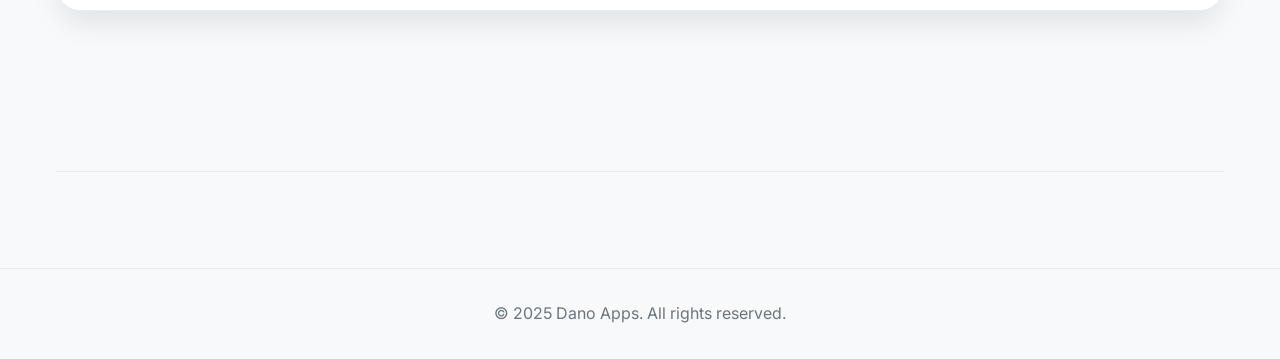
==== commit 77ac0229: "Refactor code structure and remove redundant functions for improved readability and maintainability" ====
--- a/index.html
+++ b/index.html
@@ -6,16 +6,16 @@
   <title>Dano Apps - A Light & Modern Portfolio</title>
   <link href="https://fonts.googleapis.com/css2?family=Inter:wght@300;400;500;600;700;800&display=swap" rel="stylesheet">
   <style>
-    /* --- NEW: Light Mode Color Palette --- */
+    /* Light Mode Color Palette */
     :root {
       --primary: #6366f1;
       --primary-dark: #4f46e5;
       --secondary: #f43f5e;
-      --bg-light: #f8f9fa; /* Off-white background */
-      --bg-card: #ffffff;  /* Pure white for cards */
-      --text-dark: #212529;  /* Dark gray for primary text */
-      --text-muted: #6c757d; /* Lighter gray for secondary text */
-      --border: #e9ecef;   /* Light border color */
+      --bg-light: #f8f9fa;
+      --bg-card: #ffffff;
+      --text-dark: #212529;
+      --text-muted: #6c757d;
+      --border: #e9ecef;
       --gradient-1: linear-gradient(135deg, #667eea 0%, #764ba2 100%);
       --shadow: 0 8px 16px rgba(0, 0, 0, 0.05);
       --shadow-lg: 0 15px 30px -5px rgba(0, 0, 0, 0.1);
@@ -33,8 +33,8 @@
 
     body {
       font-family: 'Inter', system-ui, -apple-system, sans-serif;
-      background: var(--bg-light); /* Light background */
-      color: var(--text-dark);      /* Dark text */
+      background: var(--bg-light);
+      color: var(--text-dark);
       line-height: 1.6;
       overflow-x: hidden;
     }
@@ -44,7 +44,7 @@
       top: 0;
       width: 100%;
       backdrop-filter: blur(20px);
-      background: rgba(255, 255, 255, 0.85); /* Light, translucent background */
+      background: rgba(255, 255, 255, 0.85);
       border-bottom: 1px solid var(--border);
       z-index: 1000;
       padding: 1rem 0;
@@ -80,7 +80,7 @@
     .nav-toggle span {
       width: 25px;
       height: 3px;
-      background: var(--text-dark); /* Dark bars for hamburger */
+      background: var(--text-dark);
       border-radius: 2px;
       transition: all 0.3s ease;
     }
@@ -97,7 +97,7 @@
     .nav-link {
       padding: 0.5rem 1rem;
       background: transparent;
-      border: 1px solid transparent; /* No border by default */
+      border: 1px solid transparent;
       color: var(--text-muted);
       border-radius: 50px;
       cursor: pointer;
@@ -165,6 +165,15 @@
       border-color: var(--primary);
     }
 
+    /* --- NEW: App Icon in Grid Card --- */
+    .app-card-icon {
+      width: 60px;
+      height: 60px;
+      border-radius: 12px;
+      margin-bottom: 1rem;
+      box-shadow: 0 4px 8px rgba(0,0,0,0.05);
+    }
+
     .app-card h3 {
       font-size: 1.5rem;
       margin-bottom: 0.5rem;
@@ -197,6 +206,16 @@
     .hero-content {
       padding: 3rem 2rem;
       text-align: center;
+    }
+
+    /* --- NEW: App Icon in Hero Section --- */
+    .hero-icon {
+      width: 80px;
+      height: 80px;
+      border-radius: 16px;
+      margin: 0 auto 1.5rem;
+      display: block;
+      box-shadow: var(--shadow-lg);
     }
 
     .hero-badge {
@@ -258,20 +277,9 @@
       overflow: hidden;
     }
 
-    .card-header {
-      padding: 1.5rem;
-      border-bottom: 1px solid var(--border);
-    }
-
-    .card-header h2 {
-      font-size: 1.5rem;
-      font-weight: 700;
-      margin-bottom: 0.5rem;
-    }
-
-    .card-content {
-      padding: 1.5rem;
-    }
+    .card-header { padding: 1.5rem; border-bottom: 1px solid var(--border); }
+    .card-header h2 { font-size: 1.5rem; font-weight: 700; margin-bottom: 0.5rem; }
+    .card-content { padding: 1.5rem; }
 
     .screenshots {
       display: grid;
@@ -286,81 +294,21 @@
       border: 1px solid var(--border);
     }
     
-    .screenshot img {
-      width: 100%;
-      height: 100%;
-      object-fit: cover;
-    }
-    
-    /* Simplified features list */
-    .features-list {
-      list-style-type: none; /* remove default bullets */
-      padding-left: 0;
-      display: flex;
-      flex-direction: column;
-      gap: 1rem;
-    }
-    
-    .features-list li {
-      color: var(--text-muted);
-      padding-left: 1.5rem;
-      position: relative;
-    }
-    
-    /* Custom checkmark bullet */
-    .features-list li::before {
-      content: '✔';
-      position: absolute;
-      left: 0;
-      color: var(--primary);
-      font-weight: 600;
-    }
-    
-    .about-contact {
-        display: grid;
-        grid-template-columns: 1fr;
-        gap: 2rem;
-        margin: 4rem 0 2rem;
-        padding-top: 4rem;
-        border-top: 1px solid var(--border);
-    }
-
-    .contact a {
-      color: var(--primary);
-      text-decoration: none;
-      font-weight: 500;
-    }
-
-    .contact a:hover {
-      text-decoration: underline;
-    }
-    
-    footer {
-      text-align: center;
-      padding: 2rem;
-      color: var(--text-muted);
-      border-top: 1px solid var(--border);
-      margin-top: 2rem;
-    }
+    .screenshot img { width: 100%; height: 100%; object-fit: cover; }
+    
+    .features-list { list-style-type: none; padding-left: 0; display: flex; flex-direction: column; gap: 1rem; }
+    .features-list li { color: var(--text-muted); padding-left: 1.5rem; position: relative; }
+    .features-list li::before { content: '✔'; position: absolute; left: 0; color: var(--primary); font-weight: 600; }
+    
+    .about-contact { display: grid; grid-template-columns: 1fr; gap: 2rem; margin: 4rem 0 2rem; padding-top: 4rem; border-top: 1px solid var(--border); }
+    .contact a { color: var(--primary); text-decoration: none; font-weight: 500; }
+    .contact a:hover { text-decoration: underline; }
+    
+    footer { text-align: center; padding: 2rem; color: var(--text-muted); border-top: 1px solid var(--border); margin-top: 2rem; }
 
     @media (max-width: 768px) {
       .nav-toggle { display: flex; }
-      nav {
-        position: fixed;
-        top: 0;
-        left: 0;
-        right: 0;
-        background: rgba(255, 255, 255, 0.98);
-        backdrop-filter: blur(20px);
-        height: 100vh;
-        flex-direction: column;
-        padding: 6rem 2rem 2rem;
-        align-items: center;
-        justify-content: center;
-        transform: translateY(-100%);
-        visibility: hidden;
-        transition: transform 0.4s cubic-bezier(0.86, 0, 0.07, 1);
-      }
+      nav { position: fixed; top: 0; left: 0; right: 0; background: rgba(255, 255, 255, 0.98); backdrop-filter: blur(20px); height: 100vh; flex-direction: column; padding: 6rem 2rem 2rem; align-items: center; justify-content: center; transform: translateY(-100%); visibility: hidden; transition: transform 0.4s cubic-bezier(0.86, 0, 0.07, 1); }
       nav.active { transform: translateY(0); visibility: visible; }
       .nav-link { width: 100%; text-align: center; padding: 1rem; font-size: 1.25rem; }
       .content { grid-template-columns: 1fr; }
@@ -394,18 +342,22 @@
 
       <section class="portfolio-grid">
         <a href="#numberlane" class="app-card">
+          <img src="images/number_lane/icon.jpg" alt="Number Lane Icon" class="app-card-icon">
           <h3>Number Lane</h3>
           <p>A challenging puzzle of number-based logic.</p>
         </a>
         <a href="#colorlane" class="app-card">
+          <img src="images/color_lane/icon.jpg" alt="Color Lane Icon" class="app-card-icon">
           <h3>Color Lane</h3>
           <p>A captivating puzzle game of color gradients.</p>
         </a>
         <a href="#ariva" class="app-card">
+          <img src="images/ariva/icon.jpg" alt="ARIVA Icon" class="app-card-icon">
           <h3>ARIVA</h3>
           <p>A strategic cyber-ninja sliding puzzler.</p>
         </a>
         <a href="#inventory" class="app-card">
+          <img src="images/ssi/icon.jpg" alt="Snack Inventory Icon" class="app-card-icon">
           <h3>Snack Inventory</h3>
           <p>Manage inventory, sales, and deliveries.</p>
         </a>
@@ -414,38 +366,20 @@
       <section id="numberlane" class="app-section">
         <div class="hero">
           <div class="hero-content">
+            <img src="images/number_lane/icon.jpg" alt="Number Lane Icon" class="hero-icon">
             <h1>Number Lane</h1>
             <p>A challenging puzzle game that tests your logic with intricate number paths.</p>
             <a href="https://play.google.com/store/apps/details?id=com.dano.number_lane" class="download-btn">📱 Download Now</a>
           </div>
         </div>
         <div class="content">
-          <div class="card">
-             <div class="card-header"><h2>Screenshots</h2></div>
-             <div class="card-content"><div class="screenshots">
-                <div class="screenshot"><img src="images/number_lane/1.png" alt="Number Lane Screenshot 1" /></div>
-                <div class="screenshot"><img src="images/number_lane/2.png" alt="Number Lane Screenshot 2" /></div>
-                <div class="screenshot"><img src="images/number_lane/3.png" alt="Number Lane Screenshot 3" /></div>
-                <div class="screenshot"><img src="images/number_lane/4.png" alt="Number Lane Screenshot 4" /></div>
-             </div></div>
           </div>
-          <div class="card">
-             <div class="card-header"><h2>Key Features</h2></div>
-             <div class="card-content">
-               <ul class="features-list">
-                 <li>Engaging and challenging number puzzles</li>
-                 <li>Cloud save via Play Games & local backup</li>
-                 <li>Clean and intuitive puzzle-solving interface</li>
-                 <li>Real-time multiplayer mode coming soon</li>
-               </ul>
-             </div>
-          </div>
-        </div>
       </section>
 
       <section id="colorlane" class="app-section">
         <div class="hero">
           <div class="hero-content">
+            <img src="images/color_lane/icon.jpg" alt="Color Lane Icon" class="hero-icon">
             <div class="hero-badge">⭐ Expert Approved on Play Store</div>
             <h1>Color Lane</h1>
             <p>A beautiful and visually captivating puzzle game of color gradients.</p>
@@ -453,87 +387,33 @@
           </div>
         </div>
         <div class="content">
-           <div class="card">
-             <div class="card-header"><h2>Screenshots</h2></div>
-             <div class="card-content"><div class="screenshots">
-                <div class="screenshot"><img src="images/color_lane/1.jpg" alt="Color Lane Screenshot 1" /></div>
-                <div class="screenshot"><img src="images/color_lane/2.jpg" alt="Color Lane Screenshot 2" /></div>
-                <div class="screenshot"><img src="images/color_lane/3.jpg" alt="Color Lane Screenshot 3" /></div>
-                <div class="screenshot"><img src="images/color_lane/4.jpg" alt="Color Lane Screenshot 4" /></div>
-             </div></div>
-           </div>
-           <div class="card">
-             <div class="card-header"><h2>Key Features</h2></div>
-             <div class="card-content">
-               <ul class="features-list">
-                 <li>Solve increasingly intricate gradient puzzles</li>
-                 <li>Progress saved automatically with Play Games</li>
-                 <li>Secure login to sync your data across devices</li>
-                 <li>Minimalist design focused on beautiful colors</li>
-               </ul>
-             </div>
-           </div>
-        </div>
+          </div>
       </section>
 
       <section id="ariva" class="app-section">
         <div class="hero"><div class="hero-content">
+            <img src="images/ariva/icon.jpg" alt="ARIVA Icon" class="hero-icon">
             <h1>ARIVA: Cyber Infiltration</h1>
             <p>Infiltrate a rogue AI as a cyber ninja in this strategic sliding puzzle game.</p>
             <a href="https://play.google.com/store/apps/details?id=com.dano.ariva" class="download-btn">📱 Download Now</a>
         </div></div>
         <div class="content">
-            <div class="card"><div class="card-header"><h2>Screenshots</h2></div><div class="card-content"><div class="screenshots">
-                <div class="screenshot"><img src="images/ariva/1.jpg" alt="ARIVA Screenshot 1" /></div>
-                <div class="screenshot"><img src="images/ariva/2.jpg" alt="ARIVA Screenshot 2" /></div>
-                <div class="screenshot"><img src="images/ariva/3.jpg" alt="ARIVA Screenshot 3" /></div>
-                <div class="screenshot"><img src="images/ariva/4.jpg" alt="ARIVA Screenshot 4" /></div>
-            </div></div></div>
-            <div class="card"><div class="card-header"><h2>Key Features</h2></div><div class="card-content">
-                <ul class="features-list">
-                    <li>Master strategic movement on intricate grids</li>
-                    <li>Evade anti-intrusion systems to survive</li>
-                    <li>Immersive cyber theme with glowing visuals</li>
-                    <li>Compete on global leaderboards</li>
-                </ul>
-            </div></div>
-        </div>
+            </div>
       </section>
 
       <section id="inventory" class="app-section">
         <div class="hero"><div class="hero-content">
+            <img src="images/ssi/icon.jpg" alt="Snack Inventory Icon" class="hero-icon">
             <h1>Small Snack Inventory</h1>
             <p>A comprehensive solution for inventory, sales, and delivery management.</p>
             <a href="https://play.google.com/store/apps/details?id=com.dano.small_snack_inventory" class="download-btn">📱 Download Now</a>
         </div></div>
         <div class="content">
-            <div class="card"><div class="card-header"><h2>Screenshots</h2></div><div class="card-content"><div class="screenshots">
-                <div class="screenshot"><img src="images/ssi/1.jpg" alt="Inventory Screenshot 1" /></div>
-                <div class="screenshot"><img src="images/ssi/2.jpg" alt="Inventory Screenshot 2" /></div>
-                <div class="screenshot"><img src="images/ssi/3.jpg" alt="Inventory Screenshot 3" /></div>
-                <div class="screenshot"><img src="images/ssi/4.jpg" alt="Inventory Screenshot 4" /></div>
-            </div></div></div>
-            <div class="card"><div class="card-header"><h2>Key Features</h2></div><div class="card-content">
-                <ul class="features-list">
-                    <li>Easily add, edit, and track inventory items</li>
-                    <li>Monitor sales with automatic stock updates</li>
-                    <li>Manage deliveries and schedule reminders</li>
-                    <li>Full offline access for management on the go</li>
-                </ul>
-            </div></div>
-        </div>
-      </section>
-
+            </div>
+      </section>
 
       <section id="about" class="about-contact">
-        <div class="card">
-          <div class="card-header"><h2>About & Contact</h2></div>
-          <div class="card-content">
-            <p>Dano Apps are developed by Shubham Pawar, focusing on creating unique and user-friendly experiences. Have questions or feedback? We'd love to hear from you.</p>
-            <p style="margin-top: 1rem;"><strong>Email:</strong> <a href="mailto:skpawar1305@gmail.com">skpawar1305@gmail.com</a></p>
-          </div>
-        </div>
-      </section>
+        </section>
     </div>
   </main>
 
@@ -552,4 +432,4 @@
     }
   </script>
 </body>
-</html>
+</html>
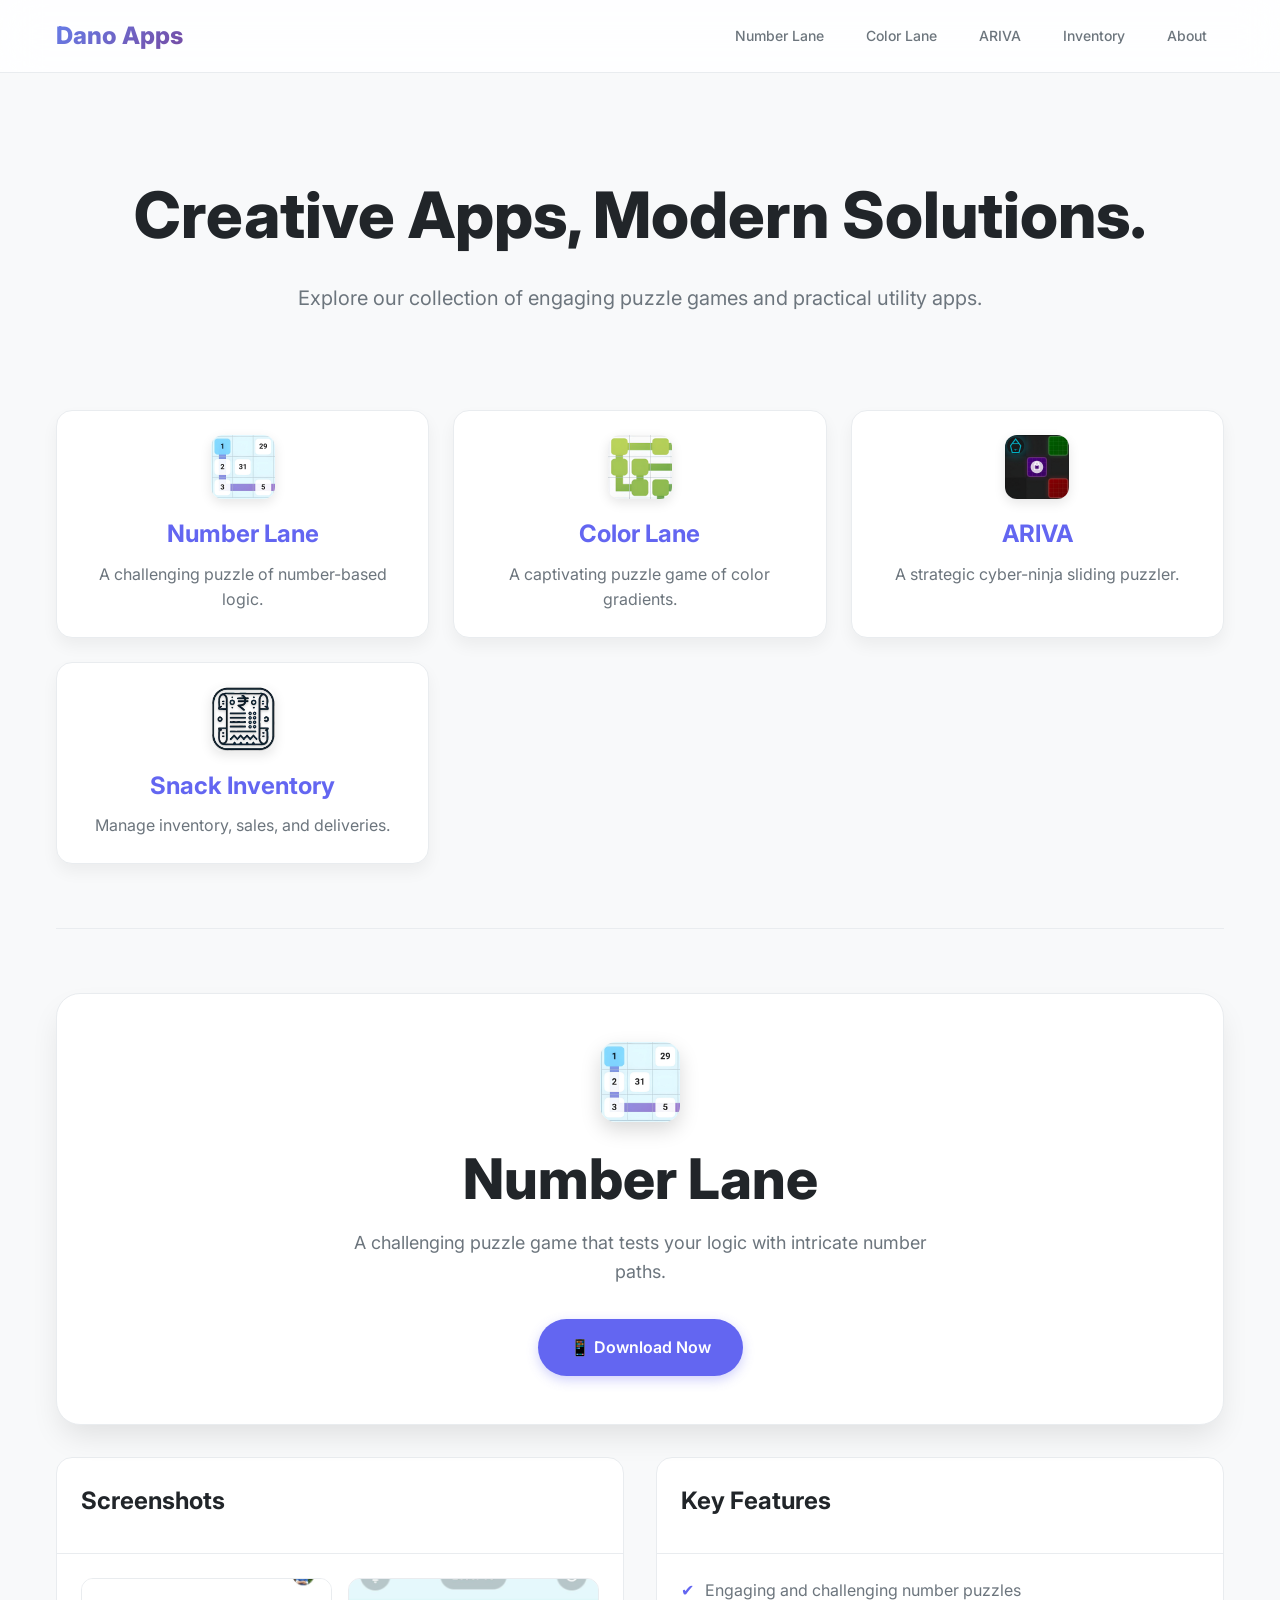
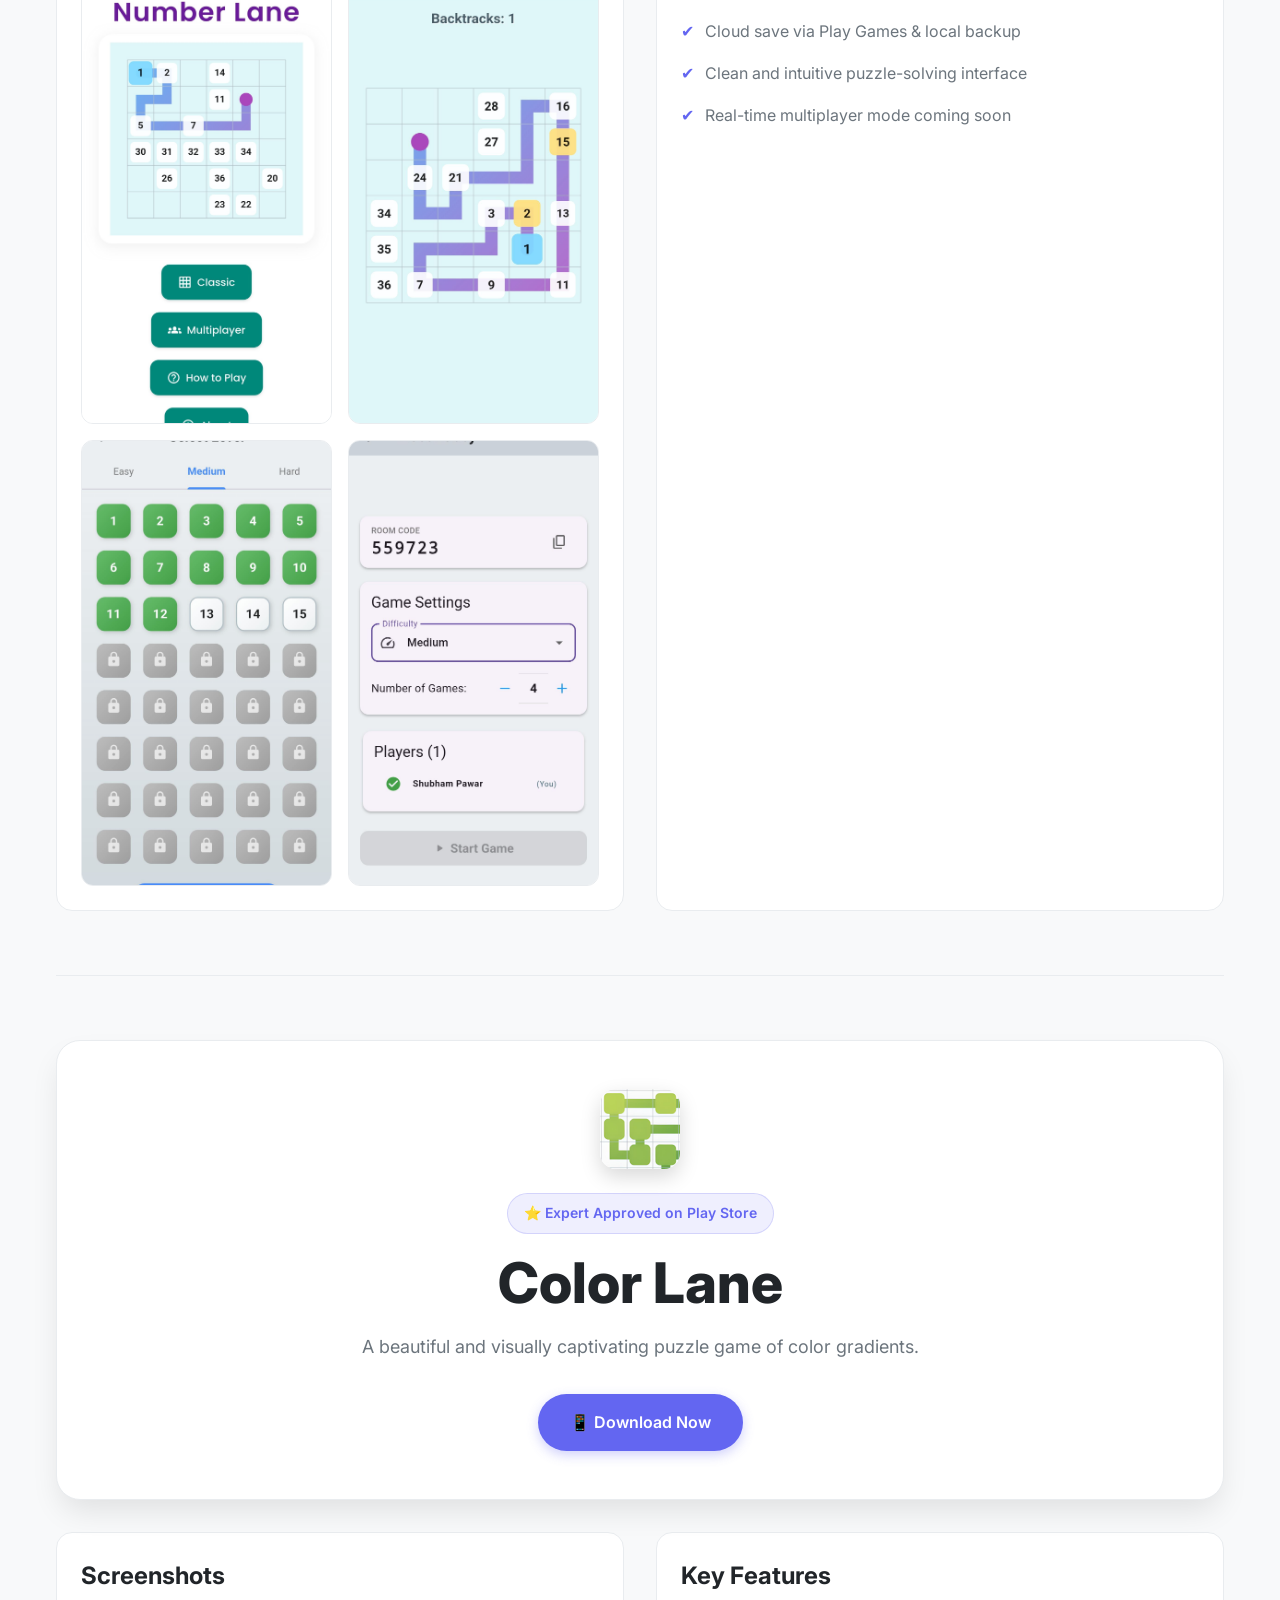
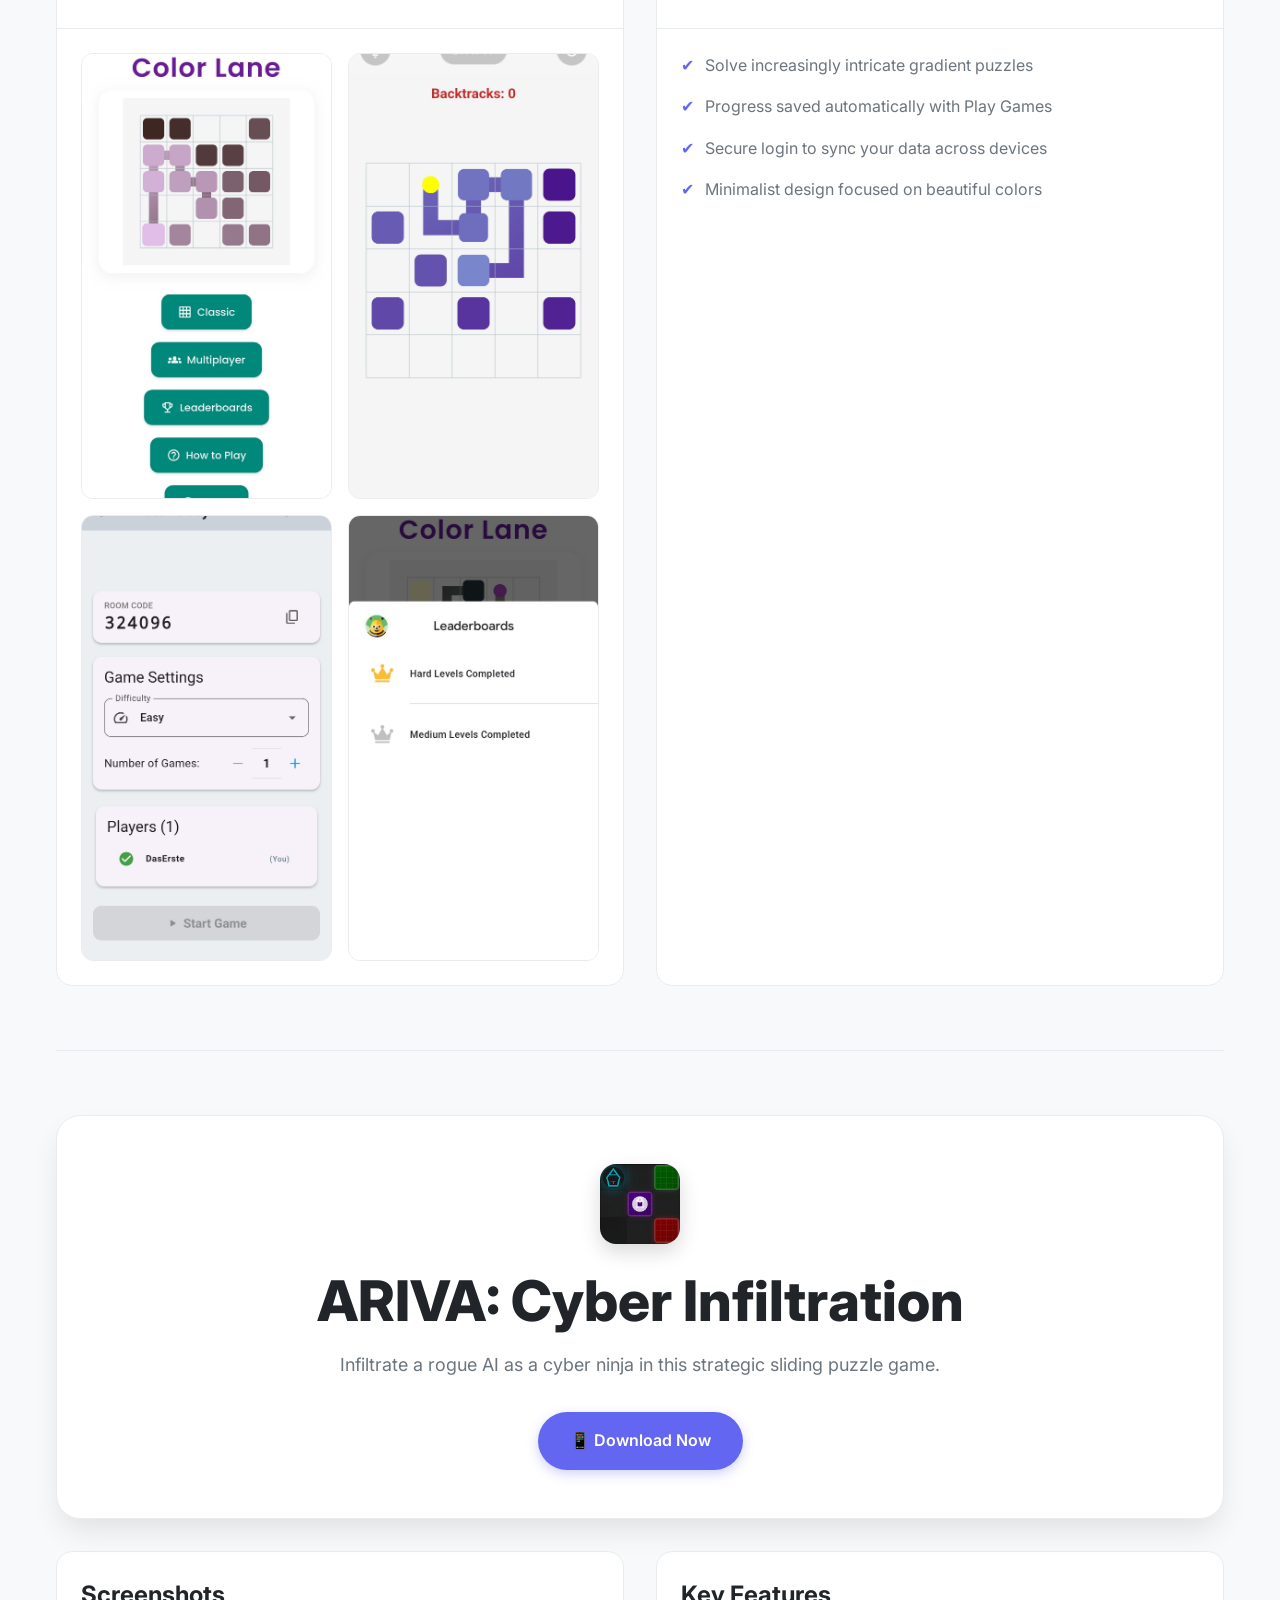
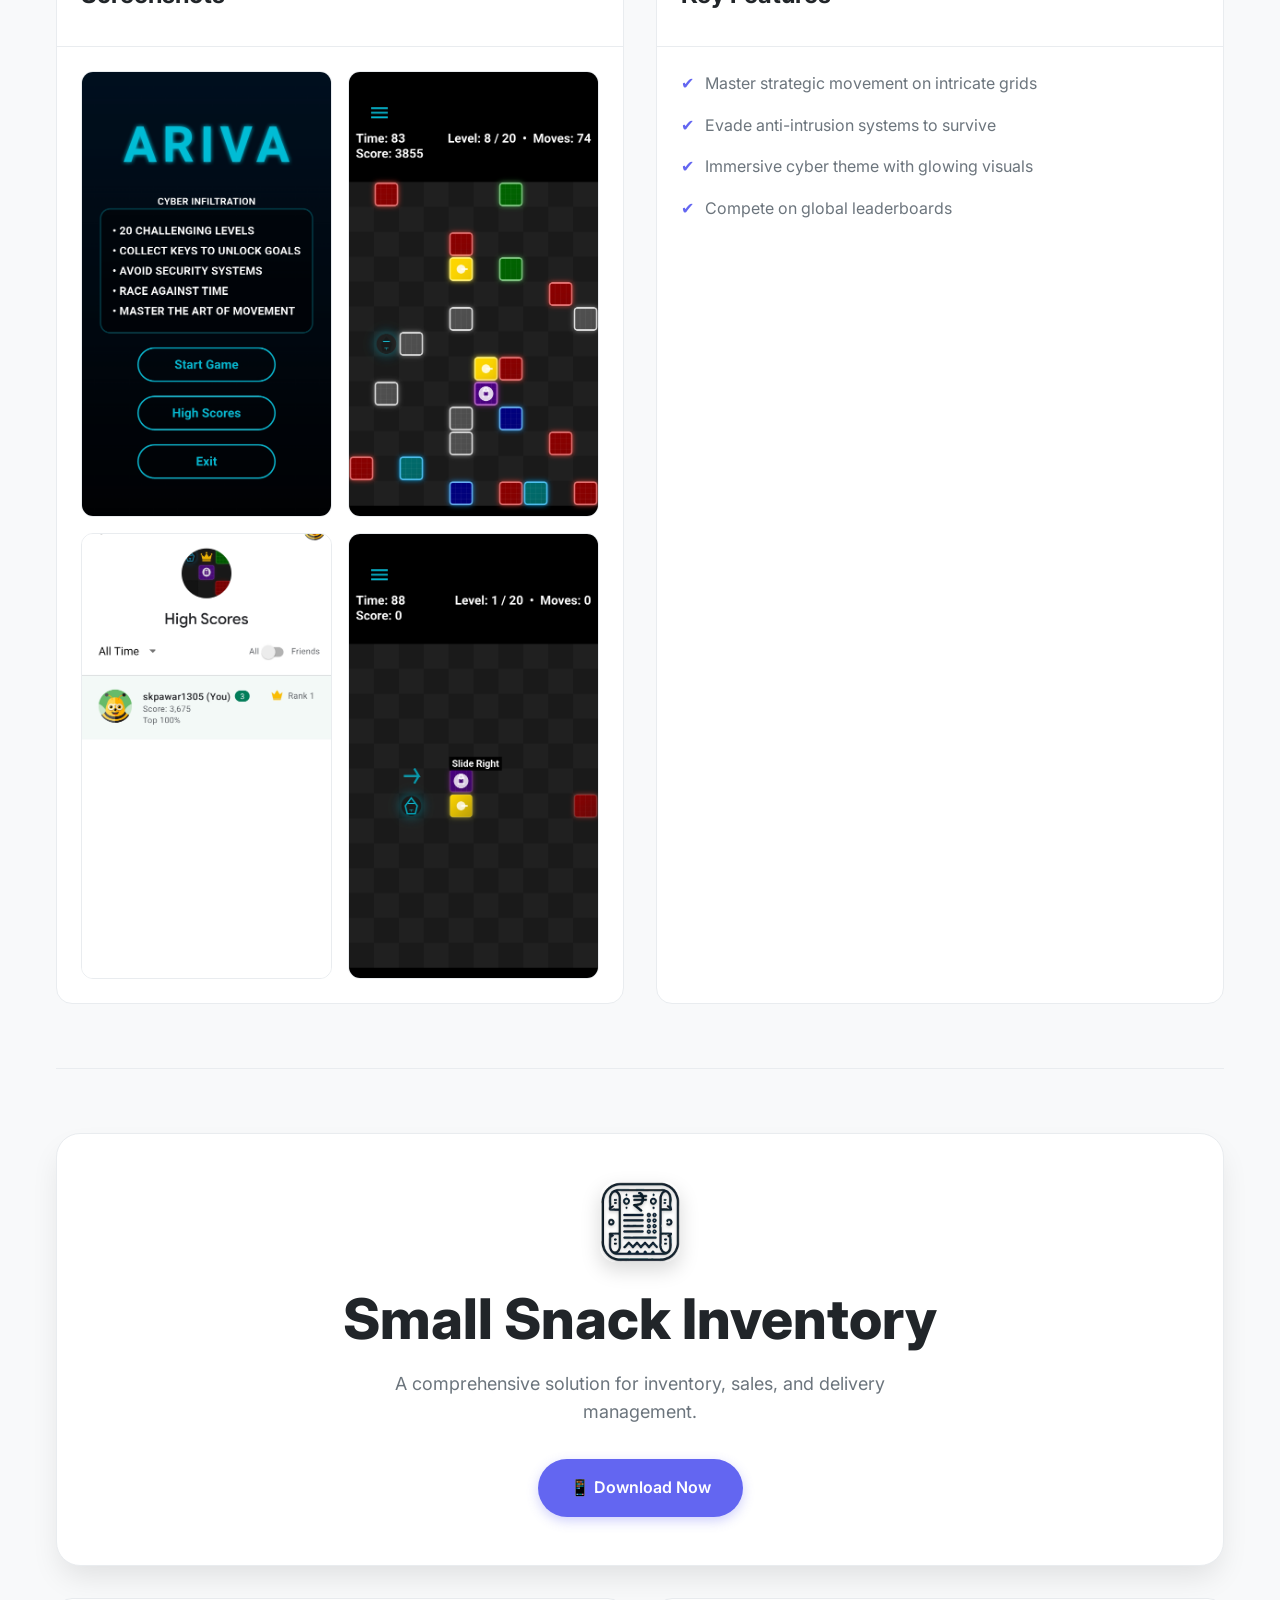
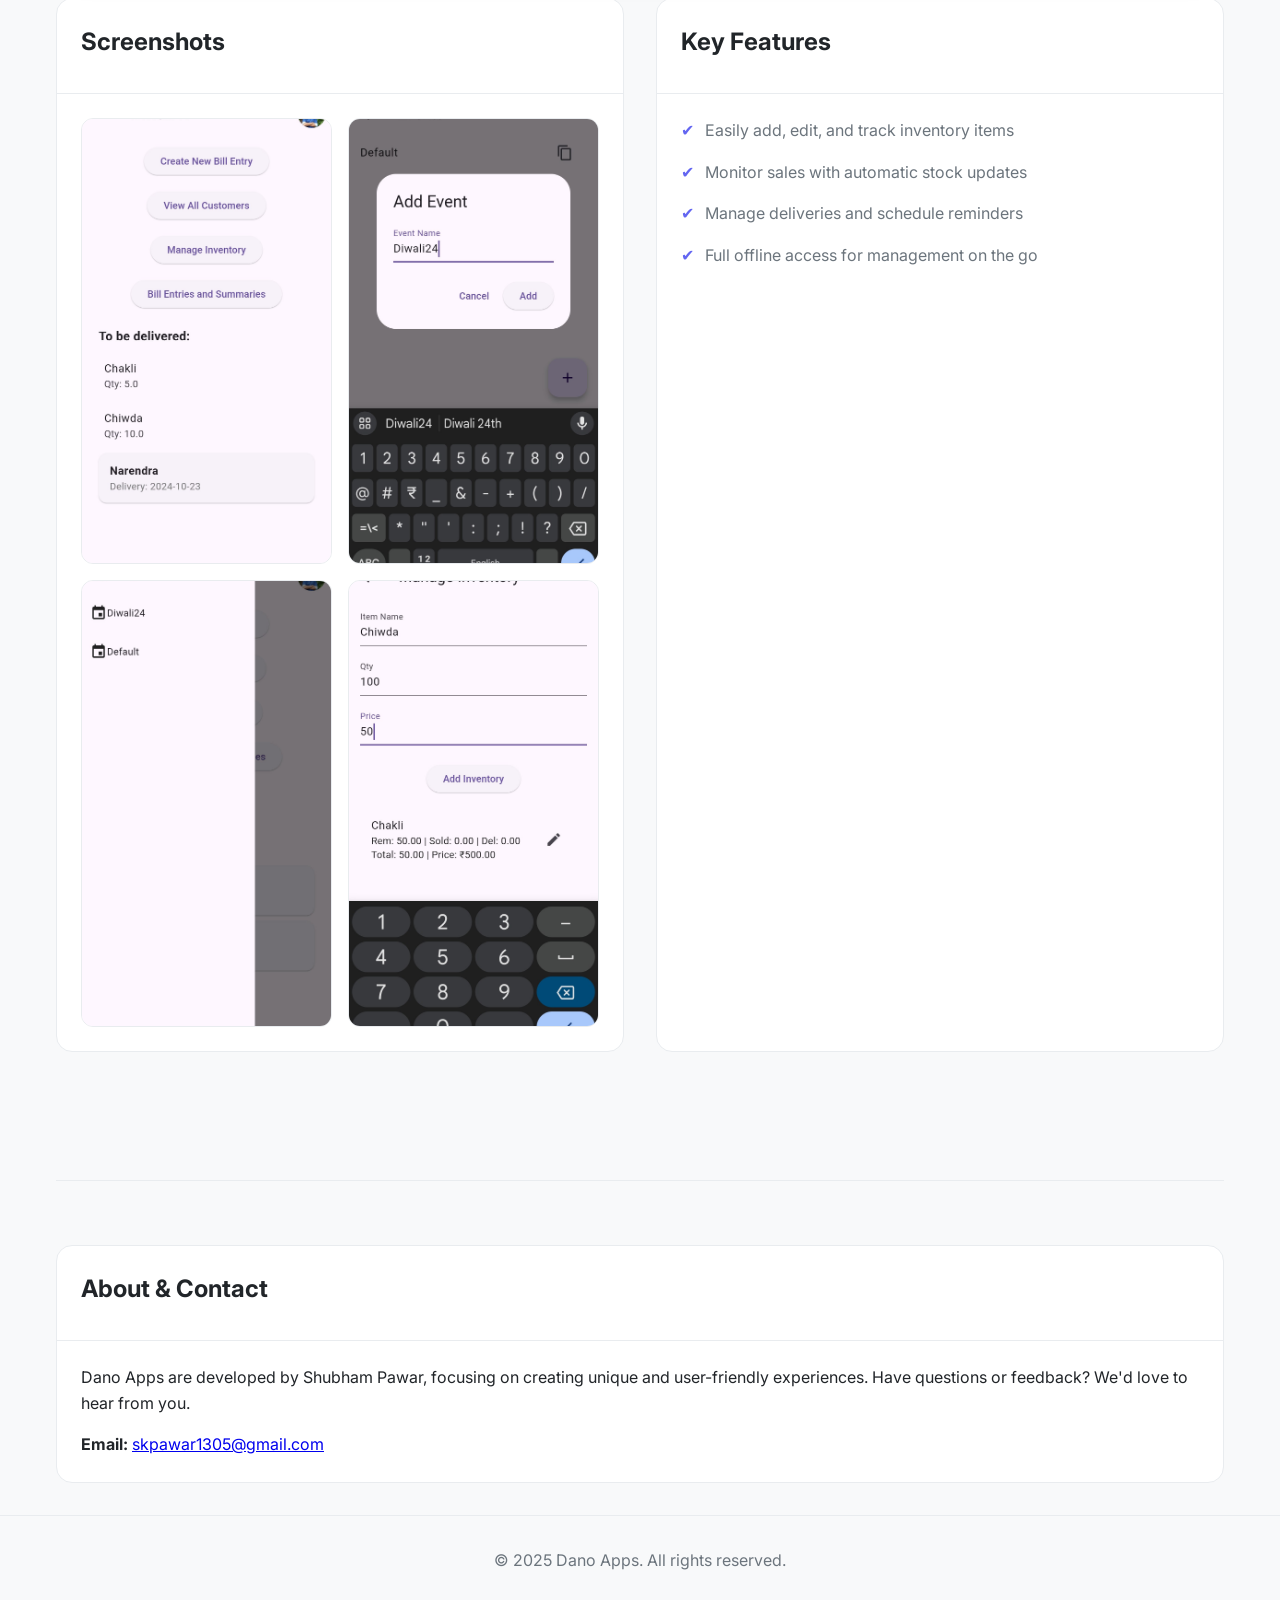
==== commit f92449c6: "Enhance index.html with new light mode color palette, improved layout, and additional features for a" ====
--- a/index.html
+++ b/index.html
@@ -6,16 +6,16 @@
   <title>Dano Apps - A Light & Modern Portfolio</title>
   <link href="https://fonts.googleapis.com/css2?family=Inter:wght@300;400;500;600;700;800&display=swap" rel="stylesheet">
   <style>
-    /* Light Mode Color Palette */
+    /* --- NEW: Light Mode Color Palette --- */
     :root {
       --primary: #6366f1;
       --primary-dark: #4f46e5;
       --secondary: #f43f5e;
-      --bg-light: #f8f9fa;
-      --bg-card: #ffffff;
-      --text-dark: #212529;
-      --text-muted: #6c757d;
-      --border: #e9ecef;
+      --bg-light: #f8f9fa; /* Off-white background */
+      --bg-card: #ffffff;  /* Pure white for cards */
+      --text-dark: #212529;  /* Dark gray for primary text */
+      --text-muted: #6c757d; /* Lighter gray for secondary text */
+      --border: #e9ecef;   /* Light border color */
       --gradient-1: linear-gradient(135deg, #667eea 0%, #764ba2 100%);
       --shadow: 0 8px 16px rgba(0, 0, 0, 0.05);
       --shadow-lg: 0 15px 30px -5px rgba(0, 0, 0, 0.1);
@@ -33,8 +33,8 @@
 
     body {
       font-family: 'Inter', system-ui, -apple-system, sans-serif;
-      background: var(--bg-light);
-      color: var(--text-dark);
+      background: var(--bg-light); /* Light background */
+      color: var(--text-dark);      /* Dark text */
       line-height: 1.6;
       overflow-x: hidden;
     }
@@ -44,7 +44,7 @@
       top: 0;
       width: 100%;
       backdrop-filter: blur(20px);
-      background: rgba(255, 255, 255, 0.85);
+      background: rgba(255, 255, 255, 0.85); /* Light, translucent background */
       border-bottom: 1px solid var(--border);
       z-index: 1000;
       padding: 1rem 0;
@@ -80,7 +80,7 @@
     .nav-toggle span {
       width: 25px;
       height: 3px;
-      background: var(--text-dark);
+      background: var(--text-dark); /* Dark bars for hamburger */
       border-radius: 2px;
       transition: all 0.3s ease;
     }
@@ -97,7 +97,7 @@
     .nav-link {
       padding: 0.5rem 1rem;
       background: transparent;
-      border: 1px solid transparent;
+      border: 1px solid transparent; /* No border by default */
       color: var(--text-muted);
       border-radius: 50px;
       cursor: pointer;
@@ -157,6 +157,10 @@
       color: var(--text-dark);
       transition: all 0.3s ease;
       box-shadow: var(--shadow);
+      display: flex;
+      flex-direction: column;
+      align-items: center;
+      text-align: center;
     }
 
     .app-card:hover {
@@ -165,13 +169,17 @@
       border-color: var(--primary);
     }
 
-    /* --- NEW: App Icon in Grid Card --- */
-    .app-card-icon {
-      width: 60px;
-      height: 60px;
+    .app-icon {
+      width: 64px;
+      height: 64px;
       border-radius: 12px;
       margin-bottom: 1rem;
-      box-shadow: 0 4px 8px rgba(0,0,0,0.05);
+      box-shadow: 0 4px 12px rgba(0, 0, 0, 0.1);
+      transition: transform 0.3s ease;
+    }
+
+    .app-card:hover .app-icon {
+      transform: scale(1.05);
     }
 
     .app-card h3 {
@@ -206,16 +214,17 @@
     .hero-content {
       padding: 3rem 2rem;
       text-align: center;
-    }
-
-    /* --- NEW: App Icon in Hero Section --- */
-    .hero-icon {
+      display: flex;
+      flex-direction: column;
+      align-items: center;
+    }
+
+    .hero-app-icon {
       width: 80px;
       height: 80px;
       border-radius: 16px;
-      margin: 0 auto 1.5rem;
-      display: block;
-      box-shadow: var(--shadow-lg);
+      margin-bottom: 1.5rem;
+      box-shadow: 0 8px 20px rgba(0, 0, 0, 0.15);
     }
 
     .hero-badge {
@@ -277,9 +286,20 @@
       overflow: hidden;
     }
 
-    .card-header { padding: 1.5rem; border-bottom: 1px solid var(--border); }
-    .card-header h2 { font-size: 1.5rem; font-weight: 700; margin-bottom: 0.5rem; }
-    .card-content { padding: 1.5rem; }
+    .card-header {
+      padding: 1.5rem;
+      border-bottom: 1px solid var(--border);
+    }
+
+    .card-header h2 {
+      font-size: 1.5rem;
+      font-weight: 700;
+      margin-bottom: 0.5rem;
+    }
+
+    .card-content {
+      padding: 1.5rem;
+    }
 
     .screenshots {
       display: grid;
@@ -294,25 +314,86 @@
       border: 1px solid var(--border);
     }
     
-    .screenshot img { width: 100%; height: 100%; object-fit: cover; }
-    
-    .features-list { list-style-type: none; padding-left: 0; display: flex; flex-direction: column; gap: 1rem; }
-    .features-list li { color: var(--text-muted); padding-left: 1.5rem; position: relative; }
-    .features-list li::before { content: '✔'; position: absolute; left: 0; color: var(--primary); font-weight: 600; }
-    
-    .about-contact { display: grid; grid-template-columns: 1fr; gap: 2rem; margin: 4rem 0 2rem; padding-top: 4rem; border-top: 1px solid var(--border); }
-    .contact a { color: var(--primary); text-decoration: none; font-weight: 500; }
-    .contact a:hover { text-decoration: underline; }
-    
-    footer { text-align: center; padding: 2rem; color: var(--text-muted); border-top: 1px solid var(--border); margin-top: 2rem; }
+    .screenshot img {
+      width: 100%;
+      height: 100%;
+      object-fit: cover;
+    }
+    
+    /* Simplified features list */
+    .features-list {
+      list-style-type: none; /* remove default bullets */
+      padding-left: 0;
+      display: flex;
+      flex-direction: column;
+      gap: 1rem;
+    }
+    
+    .features-list li {
+      color: var(--text-muted);
+      padding-left: 1.5rem;
+      position: relative;
+    }
+    
+    /* Custom checkmark bullet */
+    .features-list li::before {
+      content: '✔';
+      position: absolute;
+      left: 0;
+      color: var(--primary);
+      font-weight: 600;
+    }
+    
+    .about-contact {
+        display: grid;
+        grid-template-columns: 1fr;
+        gap: 2rem;
+        margin: 4rem 0 2rem;
+        padding-top: 4rem;
+        border-top: 1px solid var(--border);
+    }
+
+    .contact a {
+      color: var(--primary);
+      text-decoration: none;
+      font-weight: 500;
+    }
+
+    .contact a:hover {
+      text-decoration: underline;
+    }
+    
+    footer {
+      text-align: center;
+      padding: 2rem;
+      color: var(--text-muted);
+      border-top: 1px solid var(--border);
+      margin-top: 2rem;
+    }
 
     @media (max-width: 768px) {
       .nav-toggle { display: flex; }
-      nav { position: fixed; top: 0; left: 0; right: 0; background: rgba(255, 255, 255, 0.98); backdrop-filter: blur(20px); height: 100vh; flex-direction: column; padding: 6rem 2rem 2rem; align-items: center; justify-content: center; transform: translateY(-100%); visibility: hidden; transition: transform 0.4s cubic-bezier(0.86, 0, 0.07, 1); }
+      nav {
+        position: fixed;
+        top: 0;
+        left: 0;
+        right: 0;
+        background: rgba(255, 255, 255, 0.98);
+        backdrop-filter: blur(20px);
+        height: 100vh;
+        flex-direction: column;
+        padding: 6rem 2rem 2rem;
+        align-items: center;
+        justify-content: center;
+        transform: translateY(-100%);
+        visibility: hidden;
+        transition: transform 0.4s cubic-bezier(0.86, 0, 0.07, 1);
+      }
       nav.active { transform: translateY(0); visibility: visible; }
       .nav-link { width: 100%; text-align: center; padding: 1rem; font-size: 1.25rem; }
       .content { grid-template-columns: 1fr; }
       .screenshots { grid-template-columns: repeat(2, 1fr); }
+      .hero-app-icon { width: 64px; height: 64px; }
     }
   </style>
 </head>
@@ -342,22 +423,22 @@
 
       <section class="portfolio-grid">
         <a href="#numberlane" class="app-card">
-          <img src="images/number_lane/icon.jpg" alt="Number Lane Icon" class="app-card-icon">
+          <img src="images/number_lane/icon.jpg" alt="Number Lane Icon" class="app-icon">
           <h3>Number Lane</h3>
           <p>A challenging puzzle of number-based logic.</p>
         </a>
         <a href="#colorlane" class="app-card">
-          <img src="images/color_lane/icon.jpg" alt="Color Lane Icon" class="app-card-icon">
+          <img src="images/color_lane/icon.jpg" alt="Color Lane Icon" class="app-icon">
           <h3>Color Lane</h3>
           <p>A captivating puzzle game of color gradients.</p>
         </a>
         <a href="#ariva" class="app-card">
-          <img src="images/ariva/icon.jpg" alt="ARIVA Icon" class="app-card-icon">
+          <img src="images/ariva/icon.jpg" alt="ARIVA Icon" class="app-icon">
           <h3>ARIVA</h3>
           <p>A strategic cyber-ninja sliding puzzler.</p>
         </a>
         <a href="#inventory" class="app-card">
-          <img src="images/ssi/icon.jpg" alt="Snack Inventory Icon" class="app-card-icon">
+          <img src="images/ssi/icon.jpg" alt="Snack Inventory Icon" class="app-icon">
           <h3>Snack Inventory</h3>
           <p>Manage inventory, sales, and deliveries.</p>
         </a>
@@ -366,20 +447,40 @@
       <section id="numberlane" class="app-section">
         <div class="hero">
           <div class="hero-content">
-            <img src="images/number_lane/icon.jpg" alt="Number Lane Icon" class="hero-icon">
+            <img src="images/number_lane/icon.jpg" alt="Number Lane Icon" class="hero-app-icon">
             <h1>Number Lane</h1>
             <p>A challenging puzzle game that tests your logic with intricate number paths.</p>
             <a href="https://play.google.com/store/apps/details?id=com.dano.number_lane" class="download-btn">📱 Download Now</a>
           </div>
         </div>
         <div class="content">
+          <div class="card">
+             <div class="card-header"><h2>Screenshots</h2></div>
+             <div class="card-content"><div class="screenshots">
+                <div class="screenshot"><img src="images/number_lane/1.png" alt="Number Lane Screenshot 1" /></div>
+                <div class="screenshot"><img src="images/number_lane/2.png" alt="Number Lane Screenshot 2" /></div>
+                <div class="screenshot"><img src="images/number_lane/3.png" alt="Number Lane Screenshot 3" /></div>
+                <div class="screenshot"><img src="images/number_lane/4.png" alt="Number Lane Screenshot 4" /></div>
+             </div></div>
           </div>
+          <div class="card">
+             <div class="card-header"><h2>Key Features</h2></div>
+             <div class="card-content">
+               <ul class="features-list">
+                 <li>Engaging and challenging number puzzles</li>
+                 <li>Cloud save via Play Games & local backup</li>
+                 <li>Clean and intuitive puzzle-solving interface</li>
+                 <li>Real-time multiplayer mode coming soon</li>
+               </ul>
+             </div>
+          </div>
+        </div>
       </section>
 
       <section id="colorlane" class="app-section">
         <div class="hero">
           <div class="hero-content">
-            <img src="images/color_lane/icon.jpg" alt="Color Lane Icon" class="hero-icon">
+            <img src="images/color_lane/icon.jpg" alt="Color Lane Icon" class="hero-app-icon">
             <div class="hero-badge">⭐ Expert Approved on Play Store</div>
             <h1>Color Lane</h1>
             <p>A beautiful and visually captivating puzzle game of color gradients.</p>
@@ -387,33 +488,89 @@
           </div>
         </div>
         <div class="content">
-          </div>
+           <div class="card">
+             <div class="card-header"><h2>Screenshots</h2></div>
+             <div class="card-content"><div class="screenshots">
+                <div class="screenshot"><img src="images/color_lane/1.jpg" alt="Color Lane Screenshot 1" /></div>
+                <div class="screenshot"><img src="images/color_lane/2.jpg" alt="Color Lane Screenshot 2" /></div>
+                <div class="screenshot"><img src="images/color_lane/3.jpg" alt="Color Lane Screenshot 3" /></div>
+                <div class="screenshot"><img src="images/color_lane/4.jpg" alt="Color Lane Screenshot 4" /></div>
+             </div></div>
+           </div>
+           <div class="card">
+             <div class="card-header"><h2>Key Features</h2></div>
+             <div class="card-content">
+               <ul class="features-list">
+                 <li>Solve increasingly intricate gradient puzzles</li>
+                 <li>Progress saved automatically with Play Games</li>
+                 <li>Secure login to sync your data across devices</li>
+                 <li>Minimalist design focused on beautiful colors</li>
+               </ul>
+             </div>
+           </div>
+        </div>
       </section>
 
       <section id="ariva" class="app-section">
         <div class="hero"><div class="hero-content">
-            <img src="images/ariva/icon.jpg" alt="ARIVA Icon" class="hero-icon">
+            <img src="images/ariva/icon.jpg" alt="ARIVA Icon" class="hero-app-icon">
             <h1>ARIVA: Cyber Infiltration</h1>
             <p>Infiltrate a rogue AI as a cyber ninja in this strategic sliding puzzle game.</p>
             <a href="https://play.google.com/store/apps/details?id=com.dano.ariva" class="download-btn">📱 Download Now</a>
         </div></div>
         <div class="content">
-            </div>
+            <div class="card"><div class="card-header"><h2>Screenshots</h2></div><div class="card-content"><div class="screenshots">
+                <div class="screenshot"><img src="images/ariva/1.jpg" alt="ARIVA Screenshot 1" /></div>
+                <div class="screenshot"><img src="images/ariva/2.jpg" alt="ARIVA Screenshot 2" /></div>
+                <div class="screenshot"><img src="images/ariva/3.jpg" alt="ARIVA Screenshot 3" /></div>
+                <div class="screenshot"><img src="images/ariva/4.jpg" alt="ARIVA Screenshot 4" /></div>
+            </div></div></div>
+            <div class="card"><div class="card-header"><h2>Key Features</h2></div><div class="card-content">
+                <ul class="features-list">
+                    <li>Master strategic movement on intricate grids</li>
+                    <li>Evade anti-intrusion systems to survive</li>
+                    <li>Immersive cyber theme with glowing visuals</li>
+                    <li>Compete on global leaderboards</li>
+                </ul>
+            </div></div>
+        </div>
       </section>
 
       <section id="inventory" class="app-section">
         <div class="hero"><div class="hero-content">
-            <img src="images/ssi/icon.jpg" alt="Snack Inventory Icon" class="hero-icon">
+            <img src="images/ssi/icon.jpg" alt="Small Snack Inventory Icon" class="hero-app-icon">
             <h1>Small Snack Inventory</h1>
             <p>A comprehensive solution for inventory, sales, and delivery management.</p>
             <a href="https://play.google.com/store/apps/details?id=com.dano.small_snack_inventory" class="download-btn">📱 Download Now</a>
         </div></div>
         <div class="content">
-            </div>
-      </section>
+            <div class="card"><div class="card-header"><h2>Screenshots</h2></div><div class="card-content"><div class="screenshots">
+                <div class="screenshot"><img src="images/ssi/1.jpg" alt="Inventory Screenshot 1" /></div>
+                <div class="screenshot"><img src="images/ssi/2.jpg" alt="Inventory Screenshot 2" /></div>
+                <div class="screenshot"><img src="images/ssi/3.jpg" alt="Inventory Screenshot 3" /></div>
+                <div class="screenshot"><img src="images/ssi/4.jpg" alt="Inventory Screenshot 4" /></div>
+            </div></div></div>
+            <div class="card"><div class="card-header"><h2>Key Features</h2></div><div class="card-content">
+                <ul class="features-list">
+                    <li>Easily add, edit, and track inventory items</li>
+                    <li>Monitor sales with automatic stock updates</li>
+                    <li>Manage deliveries and schedule reminders</li>
+                    <li>Full offline access for management on the go</li>
+                </ul>
+            </div></div>
+        </div>
+      </section>
+
 
       <section id="about" class="about-contact">
-        </section>
+        <div class="card">
+          <div class="card-header"><h2>About & Contact</h2></div>
+          <div class="card-content">
+            <p>Dano Apps are developed by Shubham Pawar, focusing on creating unique and user-friendly experiences. Have questions or feedback? We'd love to hear from you.</p>
+            <p style="margin-top: 1rem;"><strong>Email:</strong> <a href="mailto:skpawar1305@gmail.com">skpawar1305@gmail.com</a></p>
+          </div>
+        </div>
+      </section>
     </div>
   </main>
 
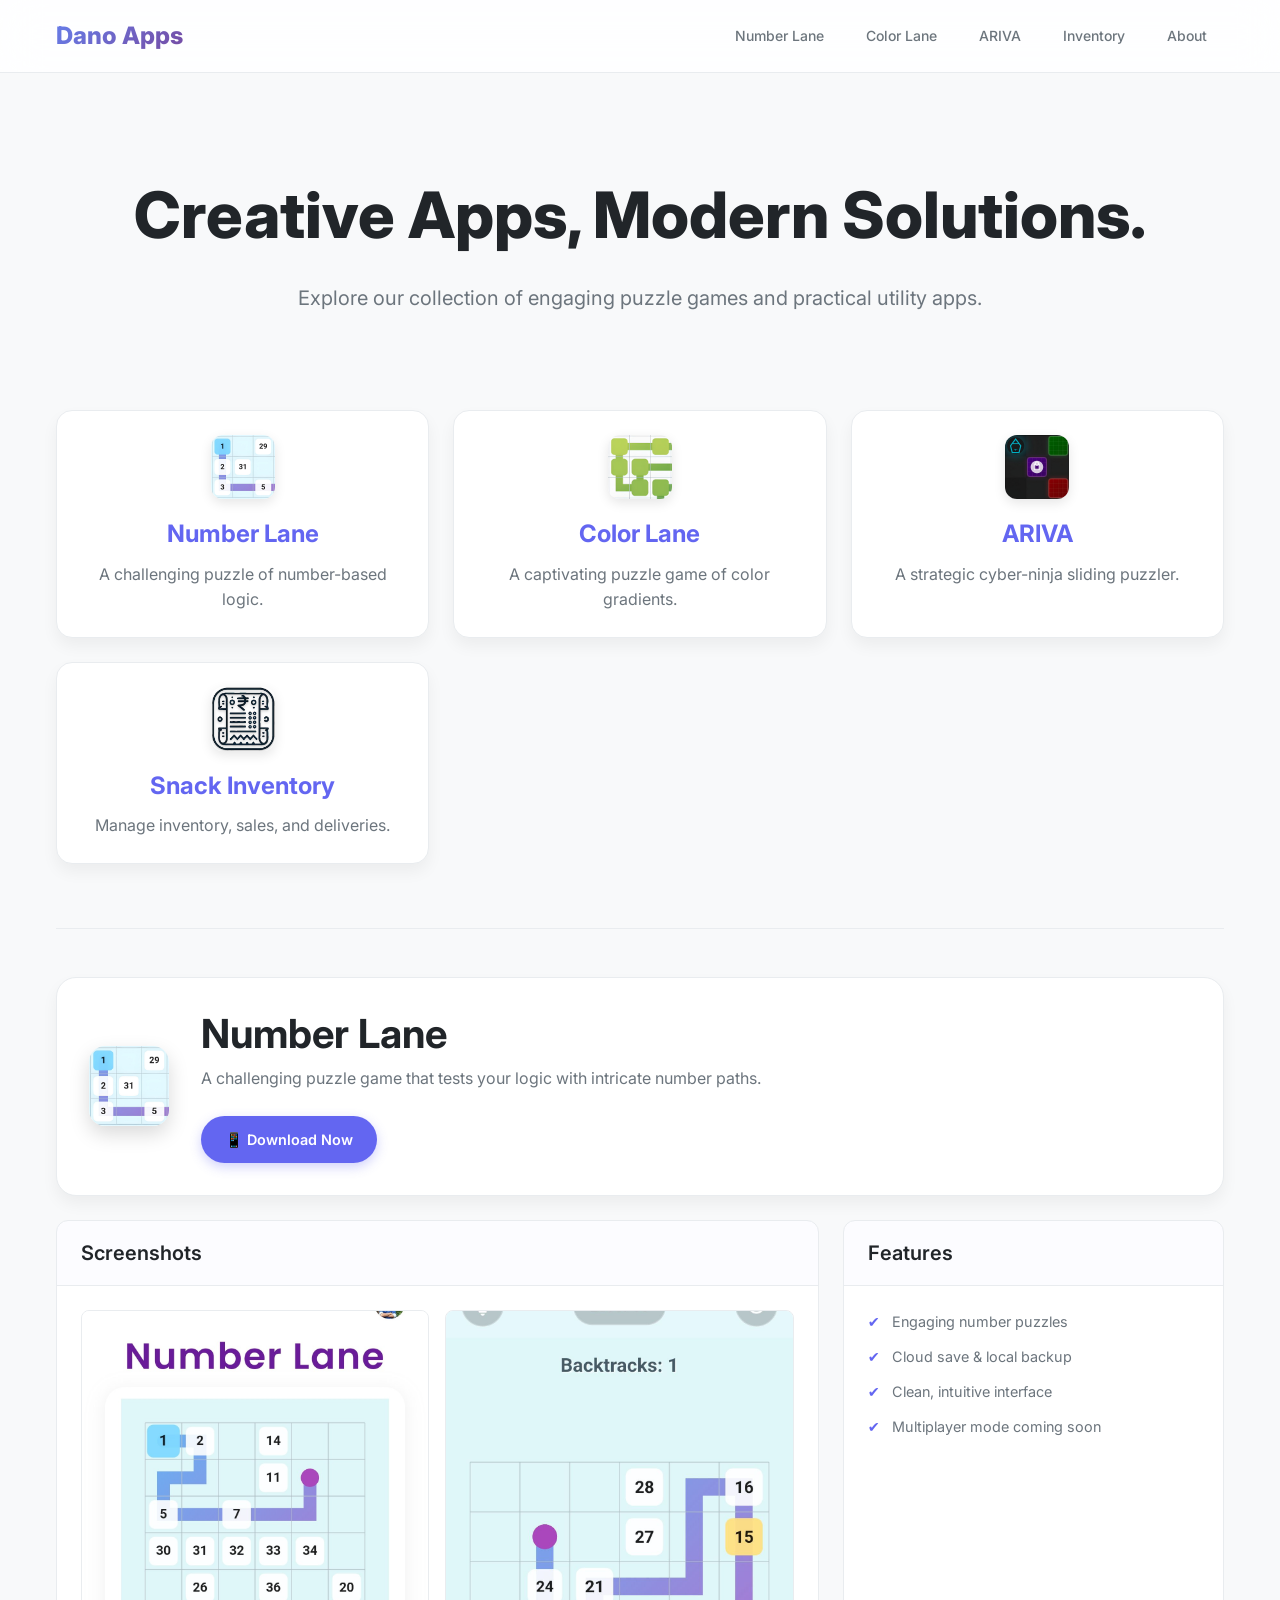
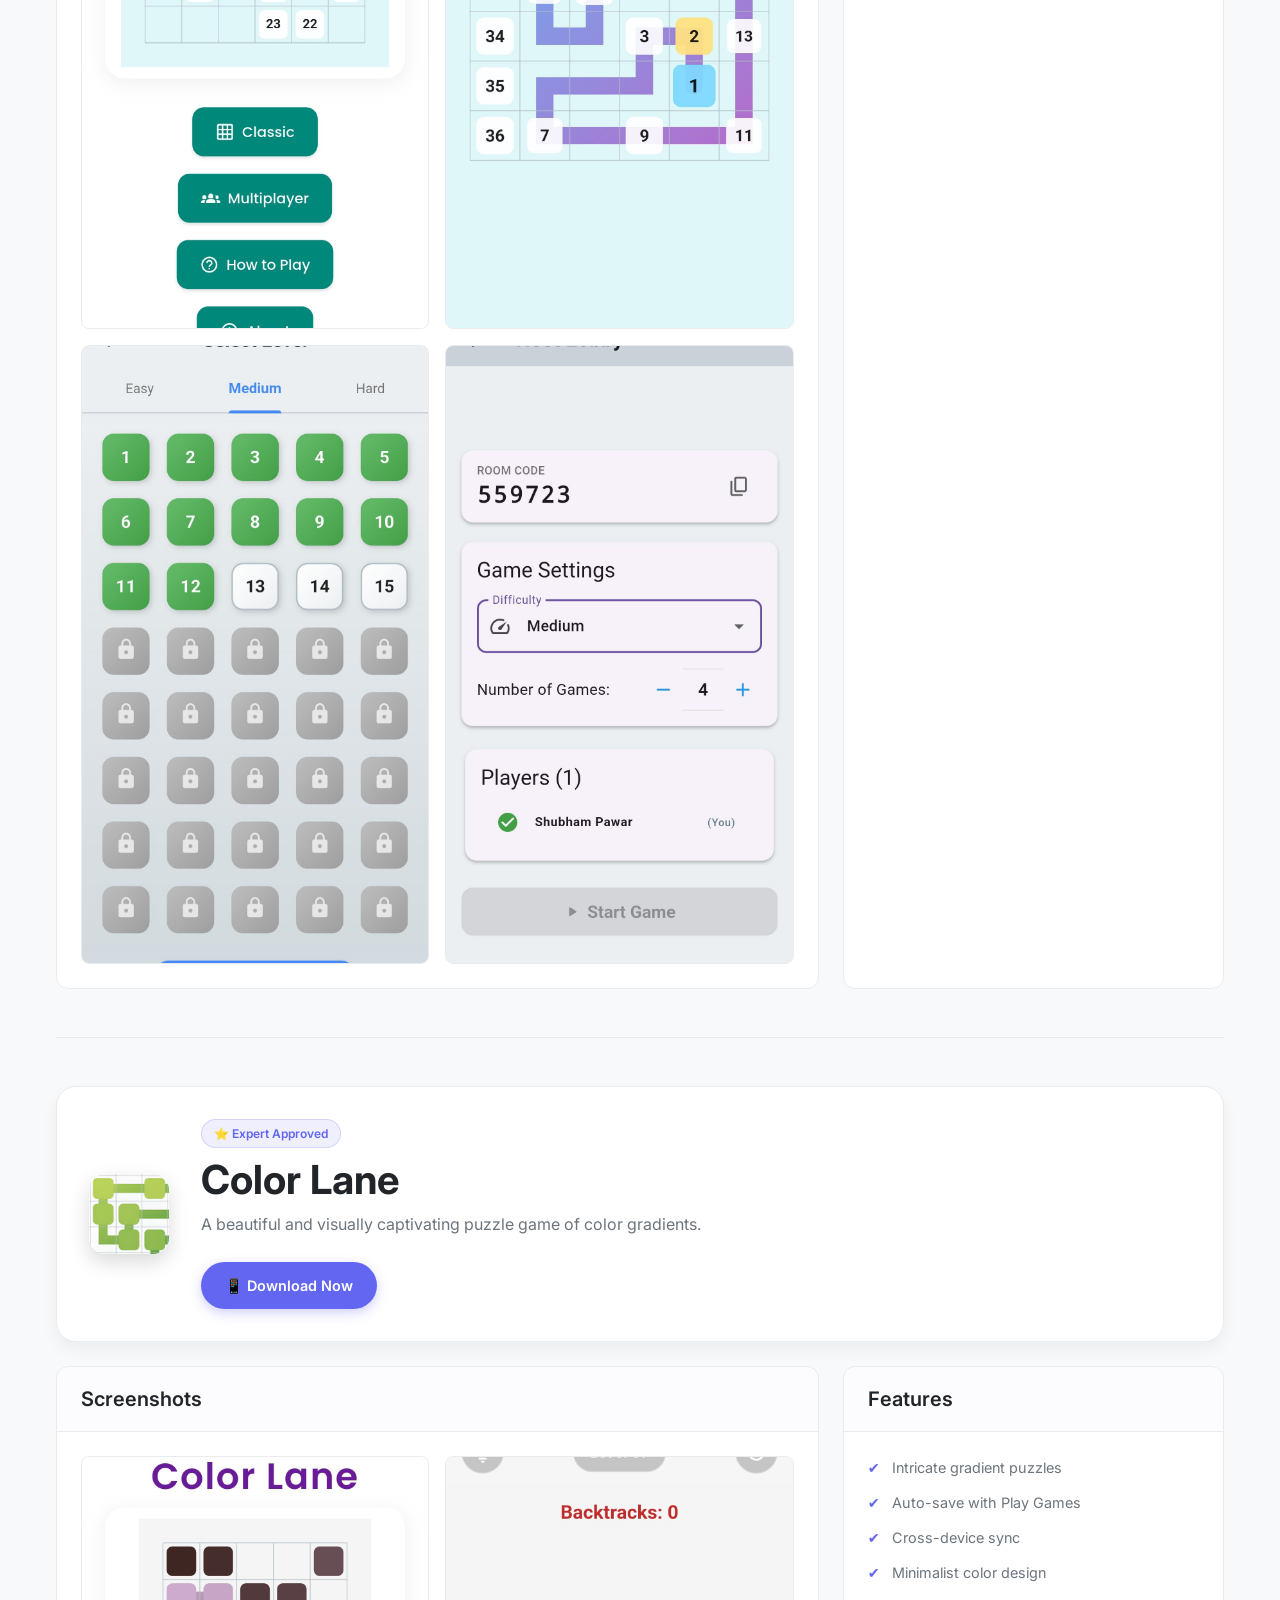
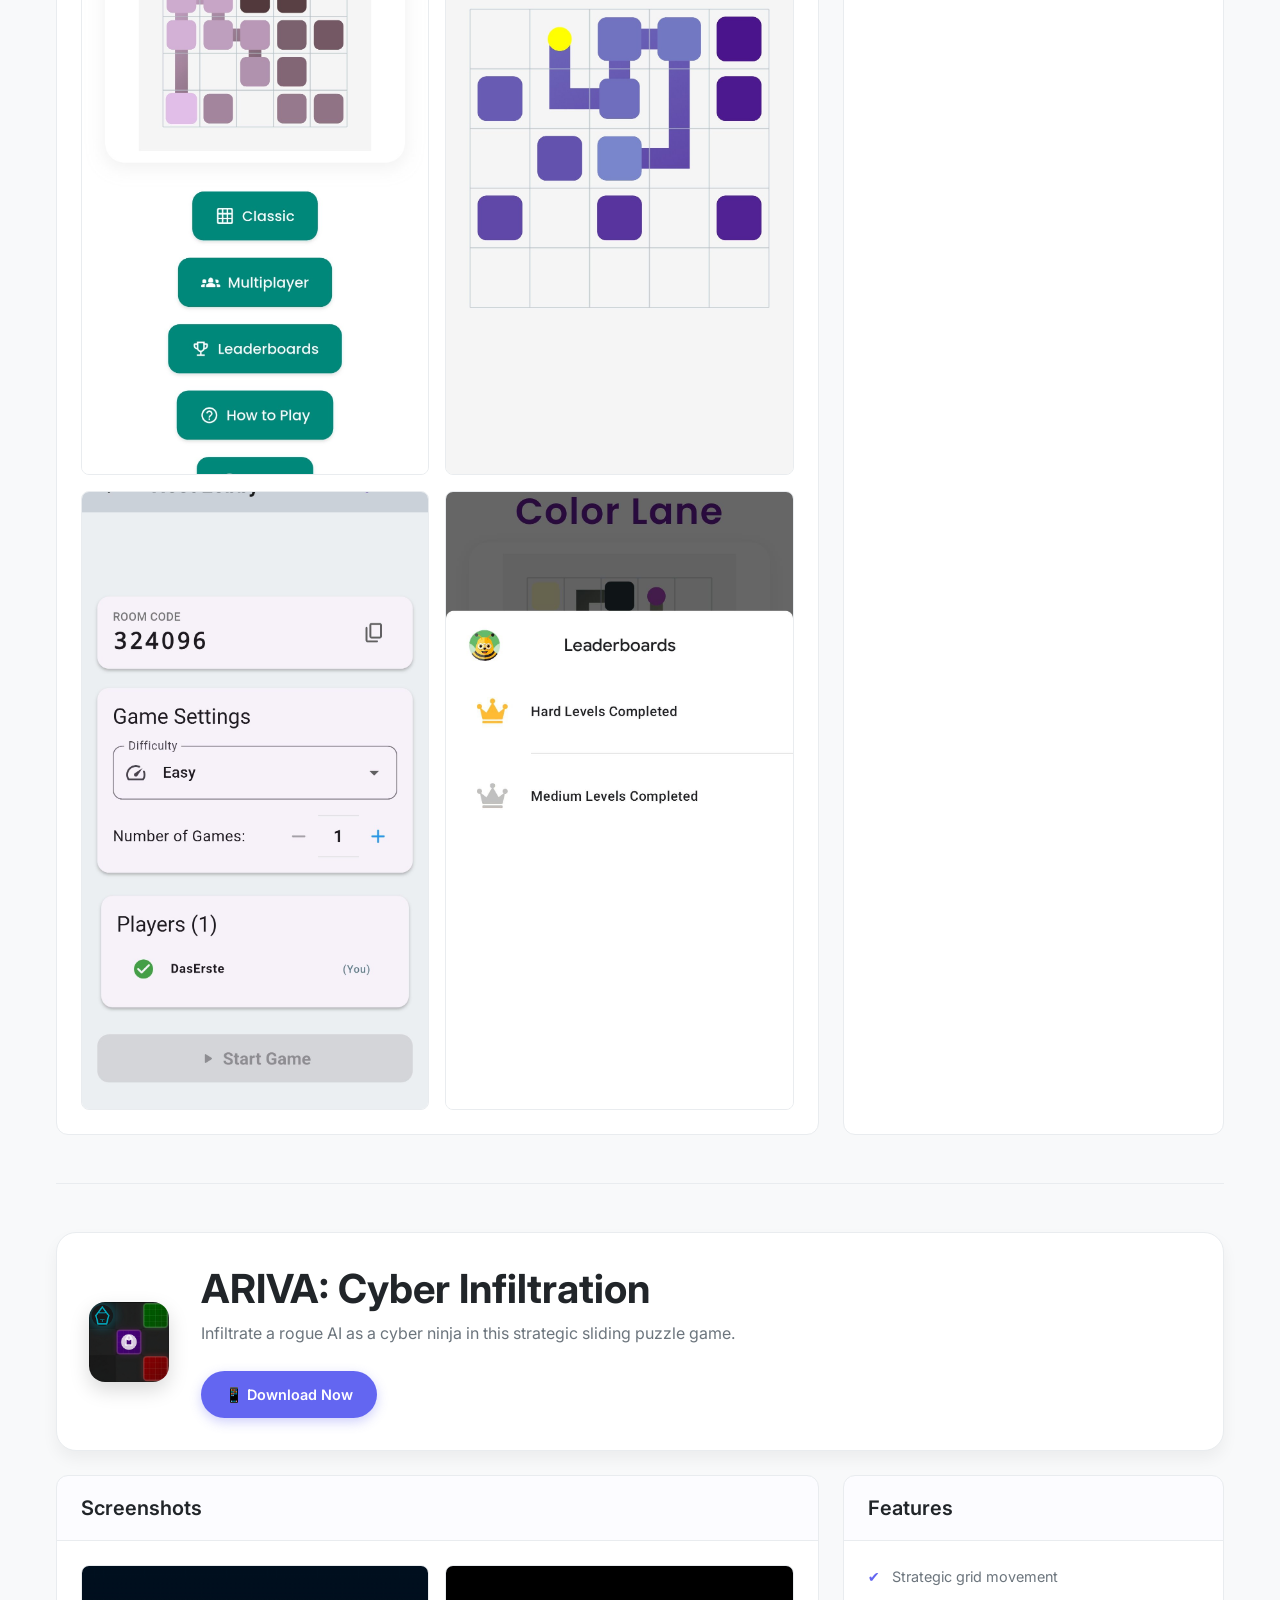
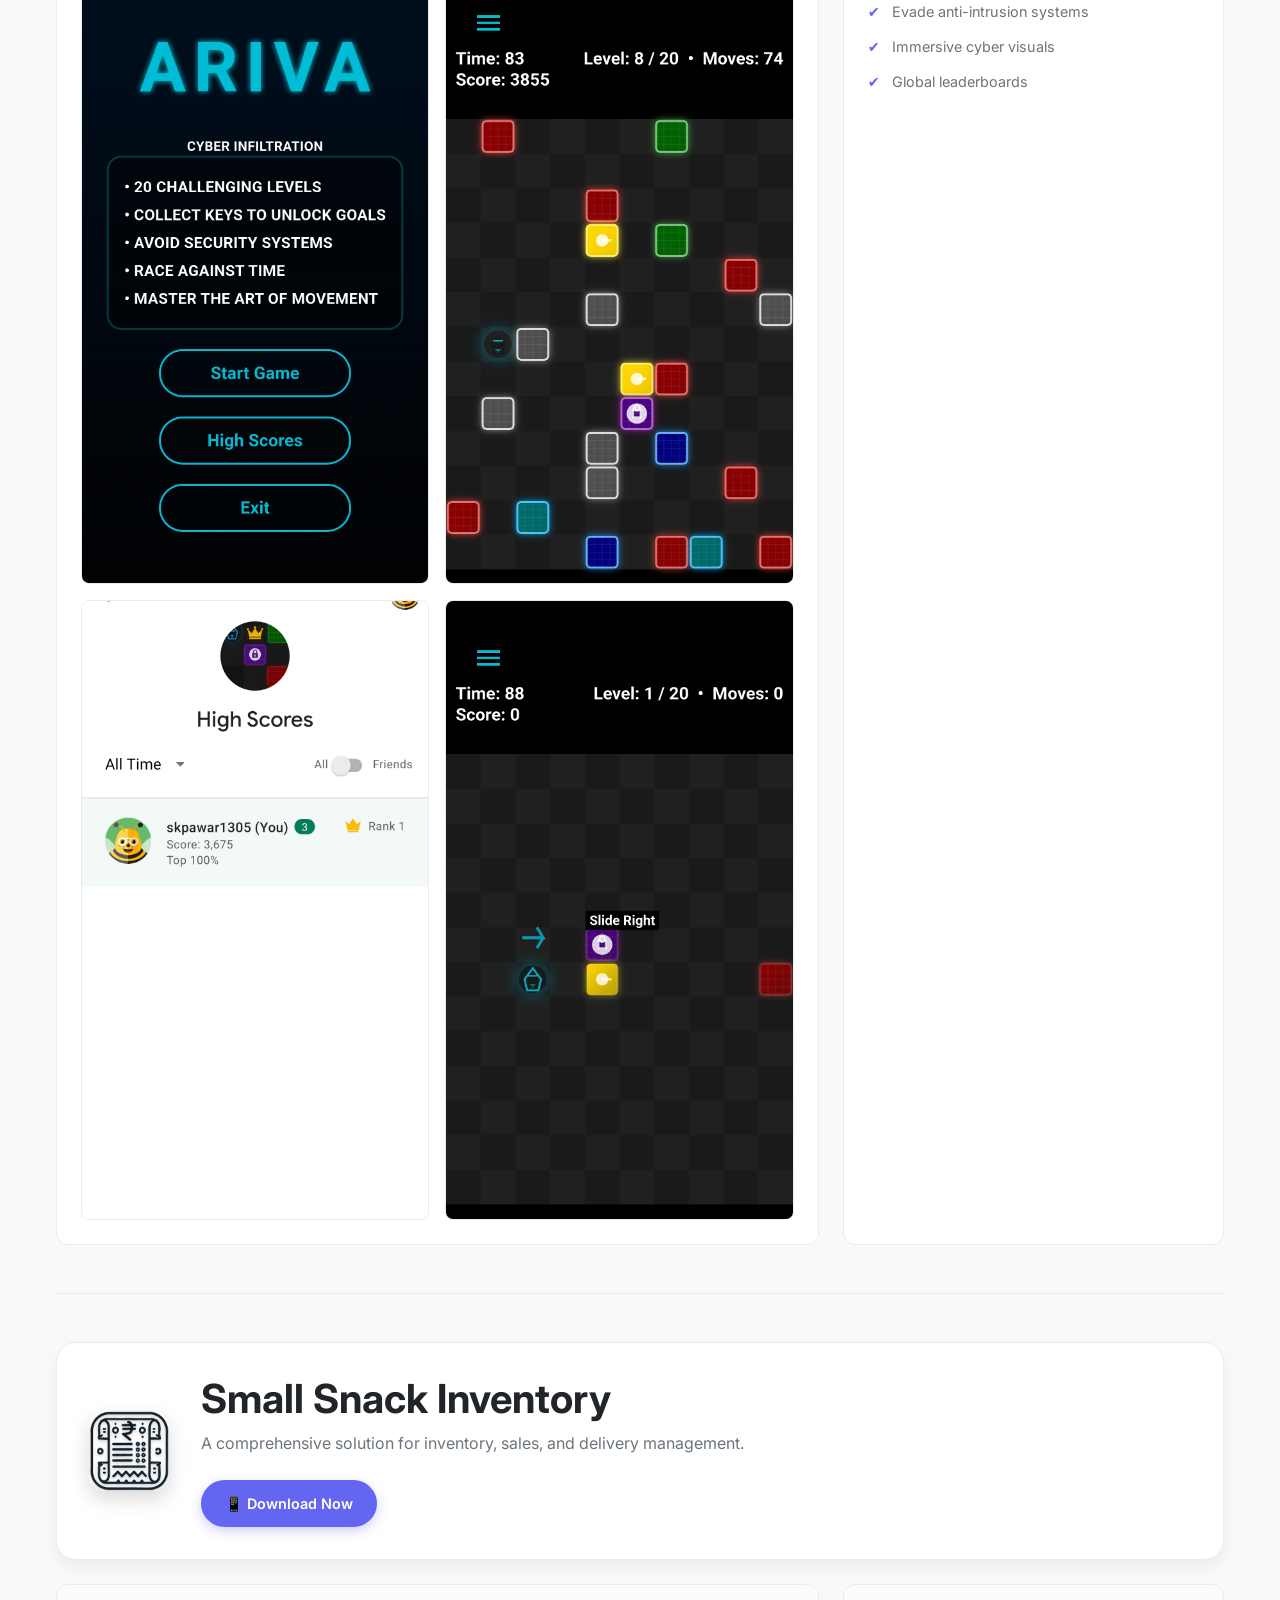
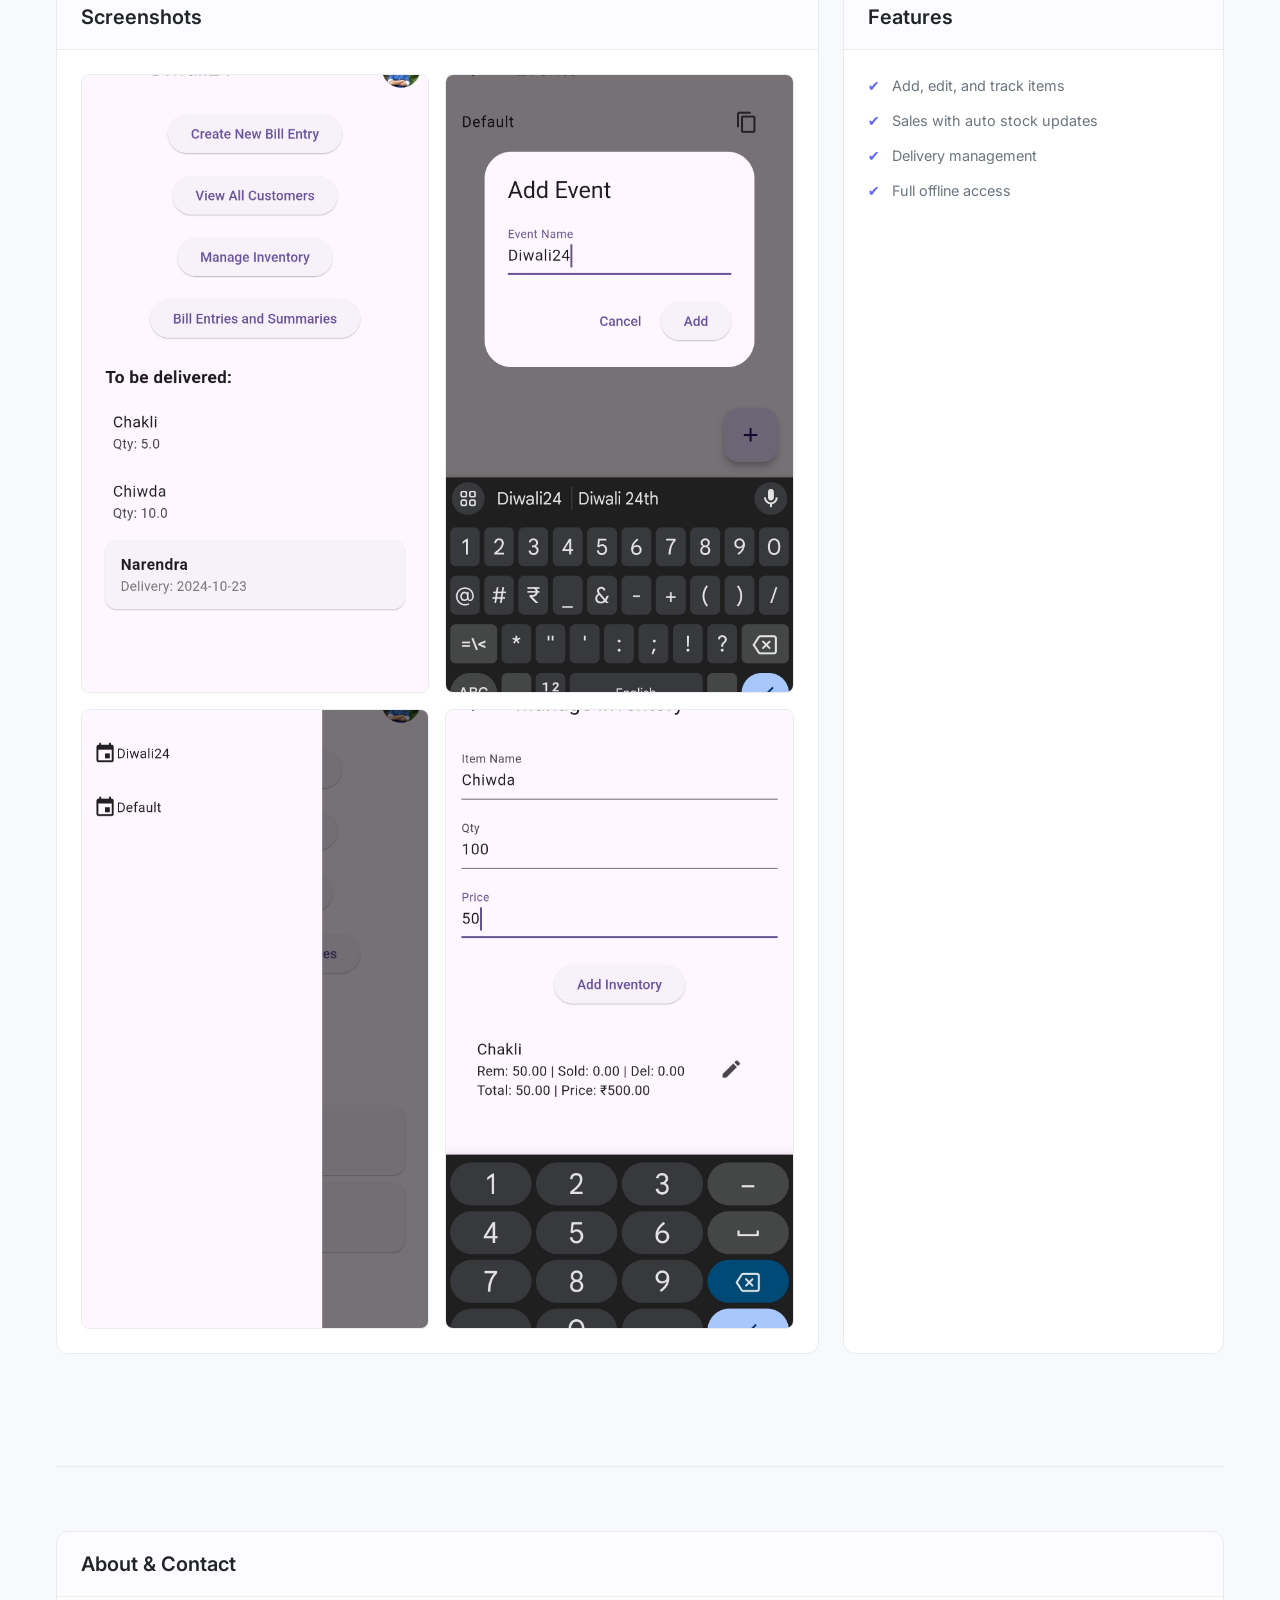
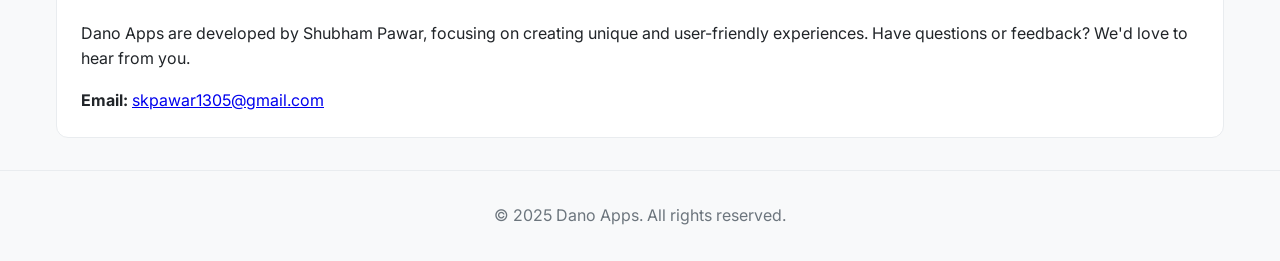
==== commit dde7de13: "Update index.html" ====
--- a/index.html
+++ b/index.html
@@ -6,16 +6,16 @@
   <title>Dano Apps - A Light & Modern Portfolio</title>
   <link href="https://fonts.googleapis.com/css2?family=Inter:wght@300;400;500;600;700;800&display=swap" rel="stylesheet">
   <style>
-    /* --- NEW: Light Mode Color Palette --- */
+    /* --- Light Mode Color Palette --- */
     :root {
       --primary: #6366f1;
       --primary-dark: #4f46e5;
       --secondary: #f43f5e;
-      --bg-light: #f8f9fa; /* Off-white background */
-      --bg-card: #ffffff;  /* Pure white for cards */
-      --text-dark: #212529;  /* Dark gray for primary text */
-      --text-muted: #6c757d; /* Lighter gray for secondary text */
-      --border: #e9ecef;   /* Light border color */
+      --bg-light: #f8f9fa;
+      --bg-card: #ffffff;
+      --text-dark: #212529;
+      --text-muted: #6c757d;
+      --border: #e9ecef;
       --gradient-1: linear-gradient(135deg, #667eea 0%, #764ba2 100%);
       --shadow: 0 8px 16px rgba(0, 0, 0, 0.05);
       --shadow-lg: 0 15px 30px -5px rgba(0, 0, 0, 0.1);
@@ -33,8 +33,8 @@
 
     body {
       font-family: 'Inter', system-ui, -apple-system, sans-serif;
-      background: var(--bg-light); /* Light background */
-      color: var(--text-dark);      /* Dark text */
+      background: var(--bg-light);
+      color: var(--text-dark);
       line-height: 1.6;
       overflow-x: hidden;
     }
@@ -44,7 +44,7 @@
       top: 0;
       width: 100%;
       backdrop-filter: blur(20px);
-      background: rgba(255, 255, 255, 0.85); /* Light, translucent background */
+      background: rgba(255, 255, 255, 0.85);
       border-bottom: 1px solid var(--border);
       z-index: 1000;
       padding: 1rem 0;
@@ -80,7 +80,7 @@
     .nav-toggle span {
       width: 25px;
       height: 3px;
-      background: var(--text-dark); /* Dark bars for hamburger */
+      background: var(--text-dark);
       border-radius: 2px;
       transition: all 0.3s ease;
     }
@@ -97,7 +97,7 @@
     .nav-link {
       padding: 0.5rem 1rem;
       background: transparent;
-      border: 1px solid transparent; /* No border by default */
+      border: 1px solid transparent;
       color: var(--text-muted);
       border-radius: 50px;
       cursor: pointer;
@@ -193,64 +193,67 @@
       font-size: 1rem;
     }
 
+    /* Compact App Sections */
     .app-section {
-      padding: 4rem 0;
+      padding: 3rem 0;
       border-top: 1px solid var(--border);
     }
     .app-section:first-of-type {
       border-top: none;
     }
 
-    .hero {
+    .app-hero {
       background: var(--bg-card);
-      border-radius: 24px;
-      margin-bottom: 2rem;
+      border-radius: 20px;
+      margin-bottom: 1.5rem;
       overflow: hidden;
       position: relative;
-      box-shadow: var(--shadow-lg);
+      box-shadow: var(--shadow);
       border: 1px solid var(--border);
     }
 
-    .hero-content {
-      padding: 3rem 2rem;
-      text-align: center;
+    .app-hero-content {
+      padding: 2rem;
       display: flex;
-      flex-direction: column;
       align-items: center;
-    }
-
-    .hero-app-icon {
+      gap: 2rem;
+    }
+
+    .app-hero-icon {
       width: 80px;
       height: 80px;
       border-radius: 16px;
-      margin-bottom: 1.5rem;
       box-shadow: 0 8px 20px rgba(0, 0, 0, 0.15);
-    }
-
-    .hero-badge {
+      flex-shrink: 0;
+    }
+
+    .app-hero-text {
+      flex: 1;
+    }
+
+    .app-hero-badge {
       display: inline-block;
       background: rgba(99, 102, 241, 0.1);
       border: 1px solid rgba(99, 102, 241, 0.2);
       color: var(--primary);
-      padding: 0.5rem 1rem;
+      padding: 0.25rem 0.75rem;
       border-radius: 50px;
-      font-size: 0.875rem;
+      font-size: 0.75rem;
       font-weight: 600;
-      margin-bottom: 1rem;
-    }
-
-    .hero h1 {
-      font-size: clamp(2rem, 5vw, 3.5rem);
-      font-weight: 800;
-      margin-bottom: 1rem;
+      margin-bottom: 0.5rem;
+    }
+
+    .app-hero h1 {
+      font-size: clamp(1.5rem, 4vw, 2.5rem);
+      font-weight: 700;
+      margin-bottom: 0.5rem;
       line-height: 1.2;
     }
     
-    .hero p {
-      font-size: 1.125rem;
+    .app-hero p {
+      font-size: 1rem;
       color: var(--text-muted);
-      max-width: 600px;
-      margin: 0 auto 2rem;
+      margin-bottom: 1.5rem;
     }
 
     .download-btn {
@@ -259,42 +262,44 @@
       gap: 0.5rem;
       background: var(--primary);
       color: white;
-      padding: 1rem 2rem;
+      padding: 0.75rem 1.5rem;
       border-radius: 50px;
       text-decoration: none;
       font-weight: 600;
+      font-size: 0.9rem;
       transition: all 0.3s ease;
       box-shadow: 0 4px 12px rgba(99, 102, 241, 0.3);
     }
 
     .download-btn:hover {
-      transform: translateY(-3px);
-      box-shadow: 0 8px 20px rgba(99, 102, 241, 0.3);
+      transform: translateY(-2px);
+      box-shadow: 0 6px 16px rgba(99, 102, 241, 0.3);
       background: var(--primary-dark);
     }
 
-    .content {
+    .app-content {
       display: grid;
-      grid-template-columns: 1fr 1fr;
-      gap: 2rem;
+      grid-template-columns: 2fr 1fr;
+      gap: 1.5rem;
     }
 
     .card {
       background: var(--bg-card);
-      border-radius: 16px;
+      border-radius: 12px;
       border: 1px solid var(--border);
       overflow: hidden;
     }
 
     .card-header {
-      padding: 1.5rem;
+      padding: 1rem 1.5rem;
       border-bottom: 1px solid var(--border);
+      background: rgba(99, 102, 241, 0.02);
     }
 
     .card-header h2 {
-      font-size: 1.5rem;
-      font-weight: 700;
-      margin-bottom: 0.5rem;
+      font-size: 1.25rem;
+      font-weight: 600;
+      margin: 0;
     }
 
     .card-content {
@@ -303,39 +308,44 @@
 
     .screenshots {
       display: grid;
-      grid-template-columns: repeat(auto-fit, minmax(200px, 1fr));
+      grid-template-columns: repeat(2, 1fr);
       gap: 1rem;
     }
 
     .screenshot {
       aspect-ratio: 9/16;
-      border-radius: 12px;
+      border-radius: 8px;
       overflow: hidden;
       border: 1px solid var(--border);
+      background: var(--bg-light);
     }
     
     .screenshot img {
       width: 100%;
       height: 100%;
       object-fit: cover;
-    }
-    
-    /* Simplified features list */
+      transition: transform 0.3s ease;
+    }
+
+    .screenshot:hover img {
+      transform: scale(1.05);
+    }
+    
     .features-list {
-      list-style-type: none; /* remove default bullets */
+      list-style-type: none;
       padding-left: 0;
       display: flex;
       flex-direction: column;
-      gap: 1rem;
+      gap: 0.75rem;
     }
     
     .features-list li {
       color: var(--text-muted);
       padding-left: 1.5rem;
       position: relative;
-    }
-    
-    /* Custom checkmark bullet */
+      font-size: 0.9rem;
+    }
+    
     .features-list li::before {
       content: '✔';
       position: absolute;
@@ -391,9 +401,36 @@
       }
       nav.active { transform: translateY(0); visibility: visible; }
       .nav-link { width: 100%; text-align: center; padding: 1rem; font-size: 1.25rem; }
-      .content { grid-template-columns: 1fr; }
-      .screenshots { grid-template-columns: repeat(2, 1fr); }
-      .hero-app-icon { width: 64px; height: 64px; }
+      
+      .app-hero-content {
+        flex-direction: column;
+        text-align: center;
+        padding: 1.5rem;
+        gap: 1rem;
+      }
+      
+      .app-hero-icon { 
+        width: 64px; 
+        height: 64px; 
+      }
+      
+      .app-content { 
+        grid-template-columns: 1fr; 
+      }
+      
+      .screenshots { 
+        grid-template-columns: repeat(2, 1fr); 
+      }
+    }
+
+    @media (max-width: 480px) {
+      .screenshots {
+        grid-template-columns: 1fr;
+      }
+      
+      .app-hero-content {
+        padding: 1rem;
+      }
     }
   </style>
 </head>
@@ -445,32 +482,34 @@
       </section>
 
       <section id="numberlane" class="app-section">
-        <div class="hero">
-          <div class="hero-content">
-            <img src="images/number_lane/icon.jpg" alt="Number Lane Icon" class="hero-app-icon">
-            <h1>Number Lane</h1>
-            <p>A challenging puzzle game that tests your logic with intricate number paths.</p>
-            <a href="https://play.google.com/store/apps/details?id=com.dano.number_lane" class="download-btn">📱 Download Now</a>
+        <div class="app-hero">
+          <div class="app-hero-content">
+            <img src="images/number_lane/icon.jpg" alt="Number Lane Icon" class="app-hero-icon">
+            <div class="app-hero-text">
+              <h1>Number Lane</h1>
+              <p>A challenging puzzle game that tests your logic with intricate number paths.</p>
+              <a href="https://play.google.com/store/apps/details?id=com.dano.number_lane" class="download-btn">📱 Download Now</a>
+            </div>
           </div>
         </div>
-        <div class="content">
+        <div class="app-content">
           <div class="card">
              <div class="card-header"><h2>Screenshots</h2></div>
              <div class="card-content"><div class="screenshots">
-                <div class="screenshot"><img src="images/number_lane/1.png" alt="Number Lane Screenshot 1" /></div>
-                <div class="screenshot"><img src="images/number_lane/2.png" alt="Number Lane Screenshot 2" /></div>
-                <div class="screenshot"><img src="images/number_lane/3.png" alt="Number Lane Screenshot 3" /></div>
-                <div class="screenshot"><img src="images/number_lane/4.png" alt="Number Lane Screenshot 4" /></div>
+                <div class="screenshot"><img src="images/number_lane/1.png" alt="Number Lane Screenshot 1" loading="lazy" /></div>
+                <div class="screenshot"><img src="images/number_lane/2.png" alt="Number Lane Screenshot 2" loading="lazy" /></div>
+                <div class="screenshot"><img src="images/number_lane/3.png" alt="Number Lane Screenshot 3" loading="lazy" /></div>
+                <div class="screenshot"><img src="images/number_lane/4.png" alt="Number Lane Screenshot 4" loading="lazy" /></div>
              </div></div>
           </div>
           <div class="card">
-             <div class="card-header"><h2>Key Features</h2></div>
+             <div class="card-header"><h2>Features</h2></div>
              <div class="card-content">
                <ul class="features-list">
-                 <li>Engaging and challenging number puzzles</li>
-                 <li>Cloud save via Play Games & local backup</li>
-                 <li>Clean and intuitive puzzle-solving interface</li>
-                 <li>Real-time multiplayer mode coming soon</li>
+                 <li>Engaging number puzzles</li>
+                 <li>Cloud save & local backup</li>
+                 <li>Clean, intuitive interface</li>
+                 <li>Multiplayer mode coming soon</li>
                </ul>
              </div>
           </div>
@@ -478,33 +517,35 @@
       </section>
 
       <section id="colorlane" class="app-section">
-        <div class="hero">
-          <div class="hero-content">
-            <img src="images/color_lane/icon.jpg" alt="Color Lane Icon" class="hero-app-icon">
-            <div class="hero-badge">⭐ Expert Approved on Play Store</div>
-            <h1>Color Lane</h1>
-            <p>A beautiful and visually captivating puzzle game of color gradients.</p>
-            <a href="https://play.google.com/store/apps/details?id=com.dano.color_lane" class="download-btn">📱 Download Now</a>
+        <div class="app-hero">
+          <div class="app-hero-content">
+            <img src="images/color_lane/icon.jpg" alt="Color Lane Icon" class="app-hero-icon">
+            <div class="app-hero-text">
+              <div class="app-hero-badge">⭐ Expert Approved</div>
+              <h1>Color Lane</h1>
+              <p>A beautiful and visually captivating puzzle game of color gradients.</p>
+              <a href="https://play.google.com/store/apps/details?id=com.dano.color_lane" class="download-btn">📱 Download Now</a>
+            </div>
           </div>
         </div>
-        <div class="content">
+        <div class="app-content">
            <div class="card">
              <div class="card-header"><h2>Screenshots</h2></div>
              <div class="card-content"><div class="screenshots">
-                <div class="screenshot"><img src="images/color_lane/1.jpg" alt="Color Lane Screenshot 1" /></div>
-                <div class="screenshot"><img src="images/color_lane/2.jpg" alt="Color Lane Screenshot 2" /></div>
-                <div class="screenshot"><img src="images/color_lane/3.jpg" alt="Color Lane Screenshot 3" /></div>
-                <div class="screenshot"><img src="images/color_lane/4.jpg" alt="Color Lane Screenshot 4" /></div>
+                <div class="screenshot"><img src="images/color_lane/1.jpg" alt="Color Lane Screenshot 1" loading="lazy" /></div>
+                <div class="screenshot"><img src="images/color_lane/2.jpg" alt="Color Lane Screenshot 2" loading="lazy" /></div>
+                <div class="screenshot"><img src="images/color_lane/3.jpg" alt="Color Lane Screenshot 3" loading="lazy" /></div>
+                <div class="screenshot"><img src="images/color_lane/4.jpg" alt="Color Lane Screenshot 4" loading="lazy" /></div>
              </div></div>
            </div>
            <div class="card">
-             <div class="card-header"><h2>Key Features</h2></div>
+             <div class="card-header"><h2>Features</h2></div>
              <div class="card-content">
                <ul class="features-list">
-                 <li>Solve increasingly intricate gradient puzzles</li>
-                 <li>Progress saved automatically with Play Games</li>
-                 <li>Secure login to sync your data across devices</li>
-                 <li>Minimalist design focused on beautiful colors</li>
+                 <li>Intricate gradient puzzles</li>
+                 <li>Auto-save with Play Games</li>
+                 <li>Cross-device sync</li>
+                 <li>Minimalist color design</li>
                </ul>
              </div>
            </div>
@@ -512,55 +553,74 @@
       </section>
 
       <section id="ariva" class="app-section">
-        <div class="hero"><div class="hero-content">
-            <img src="images/ariva/icon.jpg" alt="ARIVA Icon" class="hero-app-icon">
-            <h1>ARIVA: Cyber Infiltration</h1>
-            <p>Infiltrate a rogue AI as a cyber ninja in this strategic sliding puzzle game.</p>
-            <a href="https://play.google.com/store/apps/details?id=com.dano.ariva" class="download-btn">📱 Download Now</a>
-        </div></div>
-        <div class="content">
-            <div class="card"><div class="card-header"><h2>Screenshots</h2></div><div class="card-content"><div class="screenshots">
-                <div class="screenshot"><img src="images/ariva/1.jpg" alt="ARIVA Screenshot 1" /></div>
-                <div class="screenshot"><img src="images/ariva/2.jpg" alt="ARIVA Screenshot 2" /></div>
-                <div class="screenshot"><img src="images/ariva/3.jpg" alt="ARIVA Screenshot 3" /></div>
-                <div class="screenshot"><img src="images/ariva/4.jpg" alt="ARIVA Screenshot 4" /></div>
-            </div></div></div>
-            <div class="card"><div class="card-header"><h2>Key Features</h2></div><div class="card-content">
+        <div class="app-hero">
+          <div class="app-hero-content">
+            <img src="images/ariva/icon.jpg" alt="ARIVA Icon" class="app-hero-icon">
+            <div class="app-hero-text">
+              <h1>ARIVA: Cyber Infiltration</h1>
+              <p>Infiltrate a rogue AI as a cyber ninja in this strategic sliding puzzle game.</p>
+              <a href="https://play.google.com/store/apps/details?id=com.dano.ariva" class="download-btn">📱 Download Now</a>
+            </div>
+          </div>
+        </div>
+        <div class="app-content">
+            <div class="card">
+              <div class="card-header"><h2>Screenshots</h2></div>
+              <div class="card-content"><div class="screenshots">
+                <div class="screenshot"><img src="images/ariva/1.jpg" alt="ARIVA Screenshot 1" loading="lazy" /></div>
+                <div class="screenshot"><img src="images/ariva/2.jpg" alt="ARIVA Screenshot 2" loading="lazy" /></div>
+                <div class="screenshot"><img src="images/ariva/3.jpg" alt="ARIVA Screenshot 3" loading="lazy" /></div>
+                <div class="screenshot"><img src="images/ariva/4.jpg" alt="ARIVA Screenshot 4" loading="lazy" /></div>
+              </div></div>
+            </div>
+            <div class="card">
+              <div class="card-header"><h2>Features</h2></div>
+              <div class="card-content">
                 <ul class="features-list">
-                    <li>Master strategic movement on intricate grids</li>
-                    <li>Evade anti-intrusion systems to survive</li>
-                    <li>Immersive cyber theme with glowing visuals</li>
-                    <li>Compete on global leaderboards</li>
+                    <li>Strategic grid movement</li>
+                    <li>Evade anti-intrusion systems</li>
+                    <li>Immersive cyber visuals</li>
+                    <li>Global leaderboards</li>
                 </ul>
-            </div></div>
+              </div>
+            </div>
         </div>
       </section>
 
       <section id="inventory" class="app-section">
-        <div class="hero"><div class="hero-content">
-            <img src="images/ssi/icon.jpg" alt="Small Snack Inventory Icon" class="hero-app-icon">
-            <h1>Small Snack Inventory</h1>
-            <p>A comprehensive solution for inventory, sales, and delivery management.</p>
-            <a href="https://play.google.com/store/apps/details?id=com.dano.small_snack_inventory" class="download-btn">📱 Download Now</a>
-        </div></div>
-        <div class="content">
-            <div class="card"><div class="card-header"><h2>Screenshots</h2></div><div class="card-content"><div class="screenshots">
-                <div class="screenshot"><img src="images/ssi/1.jpg" alt="Inventory Screenshot 1" /></div>
-                <div class="screenshot"><img src="images/ssi/2.jpg" alt="Inventory Screenshot 2" /></div>
-                <div class="screenshot"><img src="images/ssi/3.jpg" alt="Inventory Screenshot 3" /></div>
-                <div class="screenshot"><img src="images/ssi/4.jpg" alt="Inventory Screenshot 4" /></div>
-            </div></div></div>
-            <div class="card"><div class="card-header"><h2>Key Features</h2></div><div class="card-content">
+        <div class="app-hero">
+          <div class="app-hero-content">
+            <img src="images/ssi/icon.jpg" alt="Small Snack Inventory Icon" class="app-hero-icon">
+            <div class="app-hero-text">
+              <h1>Small Snack Inventory</h1>
+              <p>A comprehensive solution for inventory, sales, and delivery management.</p>
+              <a href="https://play.google.com/store/apps/details?id=com.dano.small_snack_inventory" class="download-btn">📱 Download Now</a>
+            </div>
+          </div>
+        </div>
+        <div class="app-content">
+            <div class="card">
+              <div class="card-header"><h2>Screenshots</h2></div>
+              <div class="card-content"><div class="screenshots">
+                <div class="screenshot"><img src="images/ssi/1.jpg" alt="Inventory Screenshot 1" loading="lazy" /></div>
+                <div class="screenshot"><img src="images/ssi/2.jpg" alt="Inventory Screenshot 2" loading="lazy" /></div>
+                <div class="screenshot"><img src="images/ssi/3.jpg" alt="Inventory Screenshot 3" loading="lazy" /></div>
+                <div class="screenshot"><img src="images/ssi/4.jpg" alt="Inventory Screenshot 4" loading="lazy" /></div>
+              </div></div>
+            </div>
+            <div class="card">
+              <div class="card-header"><h2>Features</h2></div>
+              <div class="card-content">
                 <ul class="features-list">
-                    <li>Easily add, edit, and track inventory items</li>
-                    <li>Monitor sales with automatic stock updates</li>
-                    <li>Manage deliveries and schedule reminders</li>
-                    <li>Full offline access for management on the go</li>
+                    <li>Add, edit, and track items</li>
+                    <li>Sales with auto stock updates</li>
+                    <li>Delivery management</li>
+                    <li>Full offline access</li>
                 </ul>
-            </div></div>
+              </div>
+            </div>
         </div>
       </section>
-
 
       <section id="about" class="about-contact">
         <div class="card">
@@ -589,4 +649,4 @@
     }
   </script>
 </body>
-</html>+</html>
